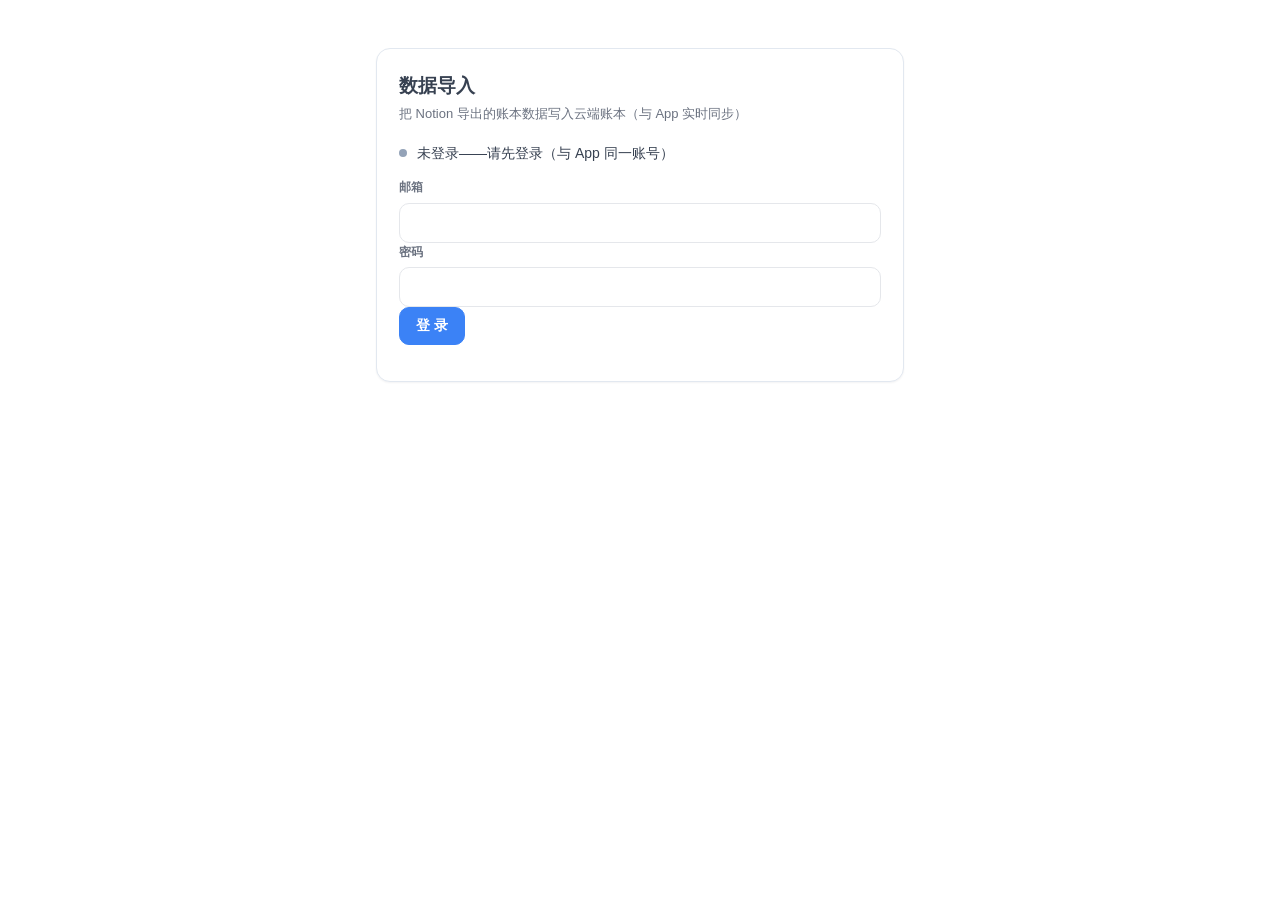
==== import.html @ aefa41fb "feat: Notion 数据导入页——读取本地 Notion 导出 JSON，按「日期+大类+小类+金额+备注」与云端比对去重后批量写入 records 表（每批 100 条，缺列自动剥离重试，整批" ====
<!DOCTYPE html>
<html lang="zh-CN">
<head>
<meta charset="UTF-8">
<meta name="viewport" content="width=device-width, initial-scale=1.0, viewport-fit=cover">
<title>数据导入</title>
<link rel="icon" type="image/png" href="favicon.png">
<link rel="stylesheet" href="styles.css">
<style>
  .imp-wrap{max-width:560px;margin:48px auto;padding:0 16px}
  .imp-card{background:var(--card,#fff);border:1px solid var(--border,#e2e8f0);border-radius:14px;padding:22px;box-shadow:var(--shadow)}
  .imp-title{font-size:19px;font-weight:800;margin-bottom:4px}
  .imp-sub{font-size:13px;color:var(--muted);margin-bottom:18px}
  .imp-row{display:flex;align-items:center;gap:10px;margin-bottom:14px;flex-wrap:wrap}
  .imp-dot{width:8px;height:8px;border-radius:50%;background:#94a3b8;flex-shrink:0}
  .imp-dot.ok{background:#10b981}
  .imp-stat{display:grid;grid-template-columns:repeat(3,1fr);gap:8px;margin:14px 0}
  .imp-stat .cell{background:var(--bg,#f8fafc);border-radius:10px;padding:10px;text-align:center}
  .imp-stat .n{font-size:17px;font-weight:800}
  .imp-stat .l{font-size:11.5px;color:var(--muted);margin-top:2px}
  .imp-log{font-size:12.5px;color:var(--muted);white-space:pre-wrap;background:var(--bg,#f8fafc);border-radius:10px;padding:12px;margin-top:12px;max-height:220px;overflow:auto}
  .imp-bar{height:8px;background:var(--border,#e2e8f0);border-radius:99px;overflow:hidden;margin-top:12px}
  .imp-bar i{display:block;height:100%;width:0;background:var(--accent,#3b82f6);border-radius:99px;transition:width .2s}
  .imp-hidden{display:none}
  #imp-file{display:none}
</style>
</head>
<body>
<div class="imp-wrap">
  <div class="imp-card">
    <div class="imp-title">数据导入</div>
    <div class="imp-sub">把 Notion 导出的账本数据写入云端账本（与 App 实时同步）</div>

    <div class="imp-row">
      <span class="imp-dot" id="imp-dot"></span>
      <span id="imp-status">正在连接…</span>
    </div>

    <form id="imp-login" class="imp-hidden" style="margin-bottom:14px">
      <div class="field"><label for="imp-email">邮箱</label><input type="email" id="imp-email" required></div>
      <div class="field"><label for="imp-pwd">密码</label><input type="password" id="imp-pwd" minlength="6" required></div>
      <button type="submit" class="btn btn-primary btn-block" id="imp-login-btn">登 录</button>
    </form>

    <div id="imp-ready" class="imp-hidden">
      <div class="imp-row">
        <button class="btn btn-ghost" id="imp-pick">选择数据文件（notion-records.json）</button>
        <input type="file" id="imp-file" accept=".json,application/json">
        <span class="imp-sub" style="margin:0" id="imp-file-name"></span>
      </div>
      <div id="imp-plan" class="imp-hidden">
        <div class="imp-stat" id="imp-stats"></div>
        <div class="imp-sub" id="imp-dedup-tip" style="margin-bottom:14px"></div>
        <button class="btn btn-primary btn-block" id="imp-start">开始导入</button>
        <div class="imp-bar"><i id="imp-bar-fill"></i></div>
        <div class="imp-log" id="imp-log"></div>
      </div>
    </div>
  </div>
</div>

<script src="js/vendor/supabase.js"></script>
<script>window.supabase || document.write('<script src="https://cdn.jsdelivr.net/npm/@supabase/supabase-js@2.118.0"><\/script>');</script>
<script src="js/data.js"></script>
<script src="js/store.js"></script>
<script src="js/import.js"></script>
</body>
</html>
---- styles.css ----
/* ============ 基础（品牌：绿 #34D399 + 蓝 #3B82F6 · 白底） ============ */
:root{
  --bg:#FFFFFF;
  --card:#FFFFFF;
  /* 品牌色 */
  --green:#34D399;
  --green-deep:#059669;
  --green-dark:#064E3B;
  --green-soft:#ECFDF5;
  --blue:#3B82F6;
  --blue-deep:#2563EB;
  --blue-soft:#EFF6FF;
  --orange:#F97316;
  /* 语义色（沿用旧变量名，全站自动换色） */
  --primary:#3B82F6;
  --primary-soft:#EFF6FF;
  --accent:#34D399;
  --accent-deep:#059669;
  --purple:#059669;
  --purple-soft:#ECFDF5;
  --text:#374151;
  --muted:#6B7280;
  --line:#E5E7EB;
  --line-soft:#F3F4F6;
  --danger:#EF4444;
  --warn:#F97316;
  --radius:12px;
  --shadow:0 1px 2px rgba(15,23,42,.05);
  --shadow-hover:0 2px 10px rgba(15,23,42,.09);
}
*{box-sizing:border-box;margin:0;padding:0}
html{-webkit-text-size-adjust:100%}
body{
  font-family:-apple-system,BlinkMacSystemFont,"PingFang SC","Microsoft YaHei","Segoe UI",Roboto,sans-serif;
  background:var(--bg);color:var(--text);
  font-size:14px;line-height:1.55;
  -webkit-font-smoothing:antialiased;
}
button{font-family:inherit;cursor:pointer;border:none;background:none;color:inherit}
input,select,textarea{font-family:inherit;font-size:14px;color:var(--text)}
/* 触屏设备（手机/平板）：输入类控件 16px——iOS Safari 聚焦小于 16px 的输入框会自动放大页面，且缩放后不恢复 */
@media (pointer: coarse){
  input:not([type="checkbox"]):not([type="radio"]):not([type="range"]),select,textarea{font-size:16px!important}
}
/* 表单控件统一：复选框/单选框用品牌蓝 */
input[type="checkbox"],input[type="radio"]{accent-color:var(--primary);width:16px;height:16px;flex-shrink:0}
a{color:inherit;text-decoration:none}
[hidden]{display:none!important}

/* ============ 登录页 ============ */
.login-wrap{
  min-height:100dvh;display:flex;align-items:center;justify-content:center;
  padding:24px;position:relative;overflow:hidden;background:var(--bg);
}
.login-card{
  width:100%;max-width:400px;background:var(--card);border:1px solid var(--line);border-radius:16px;
  box-shadow:var(--shadow-hover);padding:40px 36px 28px;text-align:center;position:relative;z-index:1;
}
.login-logo{display:flex;justify-content:center;margin-bottom:14px}
.login-title{font-size:24px;font-weight:800;letter-spacing:.5px}
.login-sub{color:var(--muted);font-size:13px;margin:6px 0 26px}
.login-card .field{text-align:left;margin-bottom:14px}
.login-card label{display:block;font-size:12px;font-weight:600;color:var(--muted);margin-bottom:6px}
.login-card input{
  width:100%;height:42px;border:1px solid var(--line);border-radius:10px;
  padding:0 14px;background:#fff;outline:none;transition:border-color .15s,box-shadow .15s;
}
.login-card input:focus{border-color:var(--primary);box-shadow:0 0 0 3px var(--primary-soft)}
.login-error{
  background:#FEF2F2;color:var(--danger);font-size:12.5px;border-radius:10px;
  padding:9px 12px;margin-bottom:12px;text-align:left;
}
.login-card .btn-block{width:100%;margin-top:4px}
.login-foot{margin-top:22px;font-size:11.5px;color:#9CA3AF}

/* ============ 框架 ============ */
.app-shell{display:flex;flex-direction:column;min-height:100dvh}
.shell-body{display:flex;flex:1;min-width:0}
.sidebar{
  width:232px;flex-shrink:0;background:#F9FAFB;border-right:1px solid var(--line);
  display:flex;flex-direction:column;position:fixed;left:0;top:0;height:100vh;z-index:45;
  transition:width .25s ease;
}
.sidebar-brand{
  display:flex;align-items:center;gap:10px;padding:20px 20px 14px;
  font-weight:800;font-size:16.5px;letter-spacing:.2px;
}
.sidebar-nav{display:flex;flex-direction:column;gap:3px;padding:6px 12px;flex:1}
.nav-item{
  display:flex;align-items:center;gap:10px;padding:9px 11px;border-radius:10px;
  font-weight:500;font-size:13.5px;color:var(--muted);transition:background .15s,color .15s,border-color .15s;
  background:transparent;border:1px solid transparent;
}
.nav-item svg{width:18px;height:18px;flex-shrink:0}
.nav-item:hover{background:#F3F4F6;color:var(--text)}
.nav-item.active{background:var(--primary-soft);color:var(--primary);font-weight:700;border-color:#DBEAFE}
.sidebar-foot{padding:14px 18px;border-top:1px solid var(--line);font-size:11.5px;color:#9CA3AF}
.sidebar-mask{display:none}

/* 导航栏收起按钮（品牌行右侧） */
.nav-collapse-btn{
  margin-left:auto;display:inline-flex;align-items:center;justify-content:center;
  width:26px;height:26px;border-radius:8px;color:var(--muted);background:transparent;
  border:1px solid transparent;cursor:pointer;flex-shrink:0;
  transition:transform .25s ease,background .15s,color .15s;
}
.nav-collapse-btn:hover{background:#F3F4F6;color:var(--text)}
.nav-collapse-btn svg{width:16px;height:16px}

/* 收起态：折叠为 64px 图标栏（仅桌面端，移动端仍是抽屉） */
@media (min-width:921px){
  .shell-body{padding-left:232px} /* 桌面端导航固定，内容区让出左侧宽度 */
  .app-shell.nav-collapsed .shell-body{padding-left:64px}
  .app-shell.nav-collapsed .sidebar{width:64px}
  .app-shell.nav-collapsed .sidebar-brand{justify-content:center;gap:4px;padding:14px 0 10px}
  .app-shell.nav-collapsed .sidebar-brand span{display:none}
  .app-shell.nav-collapsed .sidebar-brand img{display:none}
  .app-shell.nav-collapsed .nav-item{justify-content:center;padding:9px 0}
  .app-shell.nav-collapsed .nav-item span{display:none}
  .app-shell.nav-collapsed .sidebar-foot{display:none}
  .app-shell.nav-collapsed .nav-collapse-btn{margin-left:0}
}
@media (max-width:920px){.nav-collapse-btn{display:none}}

.main{flex:1;min-width:0;display:flex;flex-direction:column;position:relative;z-index:1}
.topbar{
  position:sticky;top:0;z-index:30;display:flex;align-items:center;gap:14px;height:60px;
  padding:11px 26px;background:#fff;
  border-bottom:1px solid var(--line);
}
.topbar-page{font-size:17px;font-weight:700;flex:1;min-width:0;white-space:nowrap;overflow:hidden;text-overflow:ellipsis}
.topbar-right{display:flex;align-items:center;gap:10px}
.icon-btn{
  display:none;width:36px;height:36px;border-radius:10px;align-items:center;justify-content:center;
  color:var(--muted);border:1px solid var(--line);background:#fff;
}
.icon-btn svg{width:20px;height:20px}
.icon-btn:hover{background:var(--primary-soft);color:var(--primary)}

.ledger-switch{
  display:flex;background:#fff;border:1px solid var(--line);border-radius:10px;padding:3px;gap:2px;
}
.ledger-switch button{
  padding:6px 14px;border-radius:8px;font-size:13px;font-weight:600;color:var(--muted);transition:all .15s;
  white-space:nowrap;
}
.ledger-switch button.active{background:var(--primary-soft);color:var(--primary)}
.sync-chip{
  display:flex;align-items:center;gap:7px;font-size:12px;font-weight:600;color:var(--muted);
  background:#fff;border:1px solid var(--line);border-radius:999px;padding:6px 12px;white-space:nowrap;
}
.sync-dot{width:8px;height:8px;border-radius:50%;background:var(--accent-deep);flex-shrink:0}
.sync-chip.local .sync-dot{background:var(--warn)}
.sync-chip.off .sync-dot{background:var(--danger)}
.user-chip{
  display:flex;align-items:center;gap:9px;background:#fff;border:1px solid var(--line);
  border-radius:999px;padding:5px 14px 5px 6px;font-size:13px;font-weight:600;max-width:220px;
}
.avatar{
  width:28px;height:28px;border-radius:50%;background:var(--primary-soft);color:var(--primary);
  display:flex;align-items:center;justify-content:center;font-size:12px;font-weight:700;flex-shrink:0;
}
.user-chip .mail{overflow:hidden;text-overflow:ellipsis;white-space:nowrap}

/* ============ 背景头图 ============ */
.page-hero{
  position:relative;height:180px;flex-shrink:0;overflow:hidden;margin:0;
  background:#F4EFE2 center/cover no-repeat;
}
.hero-tools{position:absolute;top:12px;right:14px;display:flex;gap:8px;z-index:2}
.hero-btn{
  background:rgba(255,255,255,.88);border:1px solid rgba(16,185,129,.28);border-radius:999px;
  padding:6px 14px;font-size:12.5px;font-weight:600;color:#047857;
  transition:background .15s,border-color .15s,color .15s;white-space:nowrap;
}
.hero-btn:hover{background:#fff;border-color:#34D399}
.hero-btn-main{background:var(--primary);color:#fff;border-color:transparent}
.hero-btn-main:hover{background:#2563EB;border-color:transparent}
.hero-hint{
  position:absolute;left:50%;bottom:40px;transform:translateX(-50%);
  background:rgba(17,24,39,.72);color:#fff;font-size:12px;font-weight:500;
  padding:6px 14px;border-radius:999px;z-index:2;white-space:nowrap;pointer-events:none;
}
.page-hero.adjusting{cursor:grab;touch-action:none}
.page-hero.adjusting:active{cursor:grabbing}
.page-hero.adjusting::after{
  content:"";position:absolute;inset:0;border:2px dashed var(--primary);
  pointer-events:none;z-index:1;border-radius:2px;
}
@media (max-width:640px){
  .page-hero{height:130px;margin:0}
  .hero-tools{top:9px;right:9px;gap:6px}
  .hero-btn{padding:5px 11px;font-size:11.5px}
  .hero-hint{font-size:11px;bottom:36px}
}

/* 内容区上压头图底部 20px，形成轻微重叠层次 */
.content{padding:0 26px 60px;max-width:1240px;width:100%;margin:-20px auto 0;position:relative;z-index:2}
.view{display:none;animation:fadeUp .25s ease}
.view.active{display:block}
@keyframes fadeUp{from{opacity:0;transform:translateY(8px)}to{opacity:1;transform:none}}

/* ============ 卡片与通用 ============ */
.card{
  background:var(--card);border-radius:var(--radius);border:1px solid var(--line);
  box-shadow:var(--shadow);
  padding:20px 22px;margin-bottom:18px;
}
.card-head{display:flex;align-items:center;justify-content:space-between;gap:12px;margin-bottom:16px;flex-wrap:wrap}
.card-title{font-size:15.5px;font-weight:700}
.card-sub{font-size:12.5px;color:var(--muted);margin-top:2px}
.grid{display:grid;gap:16px}
.grid-3{grid-template-columns:repeat(3,1fr)}
.grid-2{grid-template-columns:repeat(2,1fr)}
.grid-4{grid-template-columns:repeat(4,1fr)}

.stat-card{
  background:var(--card);border-radius:var(--radius);border:1px solid var(--line);
  box-shadow:var(--shadow);padding:18px 20px;
  display:flex;flex-direction:column;gap:6px;min-width:0;
}
.stat-label{font-size:12.5px;color:var(--muted);font-weight:600;display:flex;align-items:center;gap:7px}
.stat-value{font-size:26px;font-weight:800;letter-spacing:-.3px;font-variant-numeric:tabular-nums;overflow:hidden;text-overflow:ellipsis}
.stat-value.income{color:var(--accent-deep)}
.stat-value.expense{color:var(--primary)}
.stat-foot{font-size:12px;color:var(--muted)}

.btn{
  display:inline-flex;align-items:center;justify-content:center;gap:7px;
  height:38px;padding:0 16px;border-radius:10px;font-size:13.5px;font-weight:600;
  transition:background .15s,color .15s,border-color .15s;white-space:nowrap;
  border:1px solid var(--line);background:#fff;color:var(--text);
}
.btn svg{width:16px;height:16px}
.btn-primary{background:var(--primary);color:#fff;border-color:var(--primary)}
.btn-primary:hover{background:#2563EB}
.btn-accent{background:var(--accent);color:#064E3B;font-weight:700;border-color:var(--accent)}
.btn-accent:hover{background:#10B981}
.btn-purple{background:var(--purple);color:#fff;border-color:var(--purple)}
.btn-purple:hover{background:#047857}
.btn-ghost{background:#fff;color:var(--text)}
.btn-ghost:hover{background:var(--primary-soft);color:var(--primary);border-color:#DBEAFE}
.btn-danger{background:#FEF2F2;color:var(--danger);border-color:#FECACA}
.btn-danger:hover{background:#FEE2E2}
.btn-sm{height:32px;padding:0 12px;font-size:12.5px;border-radius:9px}
.btn:disabled{opacity:.55;cursor:not-allowed}

.field{display:flex;flex-direction:column;gap:6px;min-width:0}
.field label{font-size:12px;font-weight:600;color:var(--muted)}
.field input,.field select,.field textarea{
  height:40px;border:1px solid var(--line);border-radius:10px;padding:0 12px;
  background:#fff;outline:none;transition:border-color .15s,box-shadow .15s;width:100%;
}
.field textarea{height:auto;padding:10px 12px;resize:vertical;min-height:64px}
.field input:focus,.field select:focus,.field textarea:focus{border-color:var(--primary);box-shadow:0 0 0 3px var(--primary-soft);background:#fff}

.chip{
  display:inline-flex;align-items:center;gap:6px;height:32px;padding:0 13px;border-radius:999px;
  background:#fff;border:1px solid var(--line);font-size:12.5px;font-weight:600;color:var(--text);
  transition:background .15s,color .15s,border-color .15s;
}
.chip:hover{border-color:#DBEAFE;color:var(--primary);background:var(--primary-soft)}
.chip.accent{background:#ECFDF5;border-color:#A7F3D0;color:var(--accent-deep)}
.chip.purple{background:var(--purple-soft);border-color:#DBEAFE;color:var(--primary)}

.badge{display:inline-flex;align-items:center;padding:2px 9px;border-radius:999px;font-size:11.5px;font-weight:700}
.badge-green{background:#ECFDF5;color:var(--accent-deep)}
.badge-blue{background:var(--primary-soft);color:var(--primary)}
.badge-purple{background:var(--purple-soft);color:var(--primary)}
.badge-gray{background:#F3F4F6;color:var(--muted)}
.badge-red{background:#FEF2F2;color:var(--danger)}
.badge-amber{background:#FFF7ED;color:#C2410C}

.empty{
  text-align:center;padding:46px 20px;color:var(--muted);
}
.empty svg{width:52px;height:52px;margin-bottom:10px;opacity:.5}
.empty p{font-size:13.5px}

/* ============ 记账表单 ============ */
.entry-grid{display:grid;grid-template-columns:repeat(12,1fr);gap:14px}
.entry-grid .f-cat{grid-column:span 4}
.entry-grid .f-sub{grid-column:span 4}
.entry-grid .f-amt{grid-column:span 4}
.entry-grid .f-date{grid-column:span 4}
.entry-grid .f-note{grid-column:span 5}
.entry-grid .f-fav{grid-column:span 3;display:flex;align-items:center;gap:9px;padding-top:20px}
.entry-grid .f-star{grid-column:span 12}
.entry-grid .f-actions{grid-column:span 12;display:flex;gap:10px;justify-content:flex-end}

.fav-check{display:inline-flex;align-items:center;gap:8px;cursor:pointer;font-size:13px;font-weight:600;color:var(--muted);user-select:none}
.fav-check input{display:none}
.fav-box{
  width:22px;height:22px;border-radius:7px;border:1px solid var(--line);display:inline-flex;
  align-items:center;justify-content:center;transition:all .15s;background:#fff;
}
.fav-check input:checked + .fav-box{background:var(--accent);border-color:var(--accent)}
.fav-check input:checked + .fav-box svg{opacity:1}
.fav-box svg{width:13px;height:13px;color:#064E3B;opacity:0}

.stars{display:inline-flex;align-items:center;gap:4px}
.stars button{font-size:23px;line-height:1;color:#D1D5DB;transition:color .12s,transform .12s;padding:2px}
.stars button.on{color:#FBBF24}
.stars button:hover{transform:scale(1.15)}
.stars .star-clear{font-size:12px;color:var(--muted);margin-left:8px;font-weight:600}

.tpl-row{display:flex;flex-wrap:wrap;gap:9px;margin-top:16px;padding-top:16px;border-top:1px dashed var(--line)}
.tpl-row .tpl-label{width:100%;font-size:12px;font-weight:700;color:var(--muted);margin-bottom:2px}
.tpl-section{width:100%;margin-bottom:13px}
.tpl-section:last-child{margin-bottom:0}
.tpl-section .tpl-label{font-size:12px;font-weight:700;color:var(--purple);margin-bottom:8px}
.tpl-chips{display:flex;flex-wrap:wrap;gap:9px}

/* ============ 记录列表 ============ */
.rec-day{margin-bottom:18px}
.rec-day-head{
  display:flex;justify-content:space-between;align-items:baseline;
  font-size:12.5px;font-weight:700;color:var(--muted);padding:0 4px 8px;
}
.rec-item{
  display:flex;align-items:center;gap:13px;background:var(--card);border:1px solid var(--line);border-radius:12px;
  padding:11px 14px;margin-bottom:8px;
  transition:border-color .15s,box-shadow .15s;
}
.rec-item:hover{border-color:#DBEAFE;box-shadow:var(--shadow-hover)}
.rec-item.is-rental{background:#F0F9FF;border-color:#BFDBFE}
.rec-icon{
  width:38px;height:38px;border-radius:11px;display:flex;align-items:center;justify-content:center;
  background:var(--primary-soft);color:var(--primary);flex-shrink:0;font-size:15px;font-weight:700;
}
.rec-icon.inc{background:#ECFDF5;color:var(--accent-deep)}
.rec-main{flex:1;min-width:0}
.rec-side{display:flex;flex-direction:row;align-items:center;gap:6px;flex-shrink:0}
.rec-title{font-weight:600;font-size:13.5px;display:flex;align-items:center;gap:7px;flex-wrap:wrap}
.rec-title .sub{color:var(--muted);font-weight:500}
.rec-note{font-size:12px;color:var(--muted);margin-top:1px;overflow:hidden;text-overflow:ellipsis;white-space:nowrap}
.rec-amount{font-size:16px;font-weight:800;font-variant-numeric:tabular-nums;white-space:nowrap}
.rec-amount.income{color:var(--accent-deep)}
.rec-stars{font-size:11px;color:#FBBF24;letter-spacing:0;white-space:nowrap;flex-shrink:0}
.rec-acts{display:flex;gap:4px;flex-shrink:0}
.rec-acts button{width:30px;height:30px;border-radius:8px;display:flex;align-items:center;justify-content:center;color:#9CA3AF;border:1px solid transparent}
.rec-acts button:hover{background:var(--primary-soft);color:var(--primary);border-color:#DBEAFE}
.rec-acts svg{width:15px;height:15px}

/* ============ 预算条 ============ */
.budget-row{display:flex;flex-direction:column;gap:9px;padding:15px 4px;border-bottom:1px solid var(--line)}
.budget-row:last-child{border-bottom:none}
.budget-top{display:flex;align-items:center;gap:10px;flex-wrap:wrap}
.budget-name{font-weight:600;font-size:13.5px;flex:1;min-width:120px}
.budget-name .sub{color:var(--muted);font-weight:500;font-size:12.5px}
.budget-nums{font-size:12.5px;color:var(--muted);font-variant-numeric:tabular-nums;white-space:nowrap}
.budget-nums b{color:var(--text);font-size:13.5px}
.bar{height:9px;border-radius:999px;background:#F3F4F6;overflow:hidden}
.bar-fill{height:100%;border-radius:999px;background:var(--accent-deep);transition:width .4s ease}
.bar-fill.warn{background:var(--warn)}
.bar-fill.over{background:var(--danger)}
.budget-input{width:96px;height:34px;border:1px solid var(--line);border-radius:9px;padding:0 10px;text-align:right;background:#fff;outline:none;font-variant-numeric:tabular-nums}
.budget-input:focus{border-color:var(--primary);box-shadow:0 0 0 3px var(--primary-soft)}

.alert-strip{
  display:flex;align-items:center;gap:10px;background:#FFF7ED;border:1px solid #FFEDD5;
  border-radius:12px;padding:12px 16px;margin-bottom:18px;font-size:13px;color:#9A3412;font-weight:600;
  flex-wrap:wrap;
}
.alert-strip.red{background:#FEF2F2;border-color:#FECACA;color:#B91C1C}
.alert-strip svg{width:18px;height:18px;flex-shrink:0}

/* ============ 好物仓库 ============ */
.wish-grid{display:grid;grid-template-columns:repeat(auto-fill,minmax(240px,1fr));gap:18px}
.wish-card{
  background:var(--card);border-radius:var(--radius);border:1px solid var(--line);
  box-shadow:var(--shadow);overflow:hidden;
  display:flex;flex-direction:column;transition:border-color .18s,box-shadow .18s;
}
.wish-card:hover{border-color:#DBEAFE;box-shadow:var(--shadow-hover)}
.wish-body{padding:15px 16px 12px;display:flex;flex-direction:column;gap:7px;flex:1}
.wish-name{font-weight:700;font-size:14.5px;display:flex;align-items:center;justify-content:space-between;gap:8px}
.wish-amount{font-size:19px;font-weight:800;font-variant-numeric:tabular-nums}
.wish-tags{display:flex;flex-wrap:wrap;gap:5px}
.wtag{
  display:inline-block;font-size:11px;font-weight:600;line-height:1;padding:4px 8px;border-radius:999px;
  background:#EFF6FF;color:#1D4ED8;border:1px solid #BFDBFE;white-space:nowrap;
}
.wtag:nth-child(3n+2){background:#ECFDF5;color:#047857;border-color:#A7F3D0}
.wtag:nth-child(3n+3){background:#FFF7ED;color:#C2410C;border-color:#FED7AA}
.wtag.none{background:#F8FAFC;color:#94A3B8;border-color:#E2E8F0;font-weight:500}
.wish-meta{display:grid;grid-template-columns:1fr 1fr;gap:6px 10px;font-size:12px;color:var(--muted)}
.wish-meta b{display:block;color:var(--text);font-size:13px;font-weight:700;font-variant-numeric:tabular-nums}
.wish-acts{display:flex;gap:6px;padding:0 16px 14px;flex-wrap:wrap}
.filter-bar{display:flex;gap:10px;flex-wrap:wrap;align-items:end}
.filter-bar .field{min-width:150px}

/* 标签导航（仓库页） */
.tag-nav{display:flex;flex-wrap:wrap;gap:8px 14px;margin:14px 0 4px}
.tag-group{display:flex;flex-wrap:wrap;align-items:center;gap:6px}
.tag-group-name{font-size:12px;font-weight:700;color:var(--muted);margin-right:2px}
.tag-chip{
  display:inline-flex;align-items:center;gap:5px;font-size:12.5px;font-weight:600;color:var(--text);
  background:#fff;border:1px solid var(--line);border-radius:999px;padding:5px 11px;cursor:pointer;
  transition:border-color .15s,background .15s,color .15s;font-family:inherit;
}
.tag-chip b{font-size:11px;font-weight:700;color:var(--muted);font-variant-numeric:tabular-nums}
.tag-chip:hover{border-color:#93C5FD;background:#F8FAFF}
.tag-chip.on{background:var(--primary);border-color:var(--primary);color:#fff}
.tag-chip.on b{color:rgba(255,255,255,.85)}
/* 仓库分类图标（emoji 套装，chips/徽章/标签面板共用） */
.tag-emo{font-size:1.1em;line-height:1;margin-right:2px;flex-shrink:0}

/* 标签多选面板（记账/编辑弹窗、记账本页内联表单） */
.tag-picker{display:flex;flex-direction:column;gap:9px;max-height:236px;overflow:auto;padding:11px 12px;border:1px solid var(--line);border-radius:12px;background:#FBFDFE}
.tag-picker-group{display:flex;gap:8px}
.tag-picker-name{flex:0 0 62px;font-size:12px;font-weight:700;color:var(--muted);padding-top:5px}
.tag-picker-opts{display:flex;flex-wrap:wrap;gap:6px}
.tag-opt{position:relative;display:inline-block}
.tag-opt input{position:absolute;opacity:0;pointer-events:none}
.tag-opt span{
  display:inline-block;font-size:12.5px;font-weight:600;color:var(--text);cursor:pointer;user-select:none;
  background:#fff;border:1px solid var(--line);border-radius:999px;padding:5px 11px;transition:all .15s;
}
.tag-opt span:hover{border-color:#93C5FD}
.tag-opt input:checked + span{background:var(--primary);border-color:var(--primary);color:#fff}
.entry-grid .f-tags{grid-column:span 12}
.entry-grid .f-tags>label{display:block;font-size:12px;font-weight:700;color:var(--muted);margin-bottom:6px}

/* 编辑弹窗：图片行 */
.rec-img-row{display:flex;align-items:center;gap:12px}
.rec-img-prev{
  width:88px;height:88px;border-radius:12px;border:1px dashed var(--line);background:#F8FAFC;
  display:flex;align-items:center;justify-content:center;overflow:hidden;flex-shrink:0;
}
.rec-img-prev img{width:100%;height:100%;object-fit:cover}
.rec-img-prev .ph{font-size:11.5px;color:#94A3B8}
.rec-img-btns{display:flex;flex-direction:column;gap:8px;align-items:flex-start}

/* ============ 图表 ============ */
.chart-box{position:relative}
.chart-box canvas{width:100%;display:block}
.chart-legend{display:flex;flex-wrap:wrap;gap:10px 18px;margin-top:14px}
.legend-item{display:flex;align-items:center;gap:7px;font-size:12.5px;font-weight:600;color:var(--muted)}
.legend-dot{width:10px;height:10px;border-radius:3px;flex-shrink:0}
.legend-item .val{color:var(--text);font-variant-numeric:tabular-nums}
.chart-tip{
  position:fixed;pointer-events:none;background:var(--primary);color:#fff;font-size:12px;font-weight:600;
  padding:7px 11px;border-radius:9px;z-index:200;opacity:0;transition:opacity .12s;white-space:nowrap;
  box-shadow:0 6px 18px rgba(59,130,246,.25);
}
.mini-bars{display:flex;flex-direction:column;gap:11px;margin-top:6px}
.mini-bar-row{display:flex;flex-direction:column;gap:5px}
.mini-bar-top{display:flex;justify-content:space-between;font-size:12.5px}
.mini-bar-top b{font-variant-numeric:tabular-nums}
.mini-bar{height:7px;border-radius:999px;background:#F3F4F6;overflow:hidden}
.mini-bar-fill{height:100%;border-radius:999px;background:var(--primary)}

/* ============ 表格 ============ */
.tbl{width:100%;border-collapse:collapse;font-size:13px}
.tbl th{
  text-align:left;font-size:11.5px;font-weight:700;color:var(--muted);text-transform:uppercase;
  letter-spacing:.4px;padding:10px 12px;border-bottom:1.5px solid var(--line);white-space:nowrap;
}
.tbl td{padding:11px 12px;border-bottom:1px solid var(--line);vertical-align:middle}
.tbl tr:last-child td{border-bottom:none}
.tbl .num{font-variant-numeric:tabular-nums;font-weight:700;text-align:right;white-space:nowrap}
.tbl th.num{text-align:right}

/* ============ 日历组件 ============ */
.cal-input{cursor:pointer;caret-color:transparent}
.cal-input:hover{border-color:var(--primary)}
.cal-pop{
  position:fixed;z-index:220;width:312px;max-width:calc(100vw - 20px);
  background:#DBEAFE;border-radius:18px;padding:10px;
  box-shadow:0 20px 48px rgba(59,130,246,.24);animation:pop .16s ease;
}
.cal-card{background:#fff;border-radius:13px;padding:13px 13px 9px;box-shadow:0 4px 14px rgba(59,130,246,.12)}
.cal-head{display:flex;align-items:center;justify-content:space-between;margin-bottom:9px}
.cal-title{font-weight:800;font-size:15.5px;color:#374151;letter-spacing:.2px}
.cal-nav{width:30px;height:30px;border-radius:9px;display:flex;align-items:center;justify-content:center;color:#6B7280;transition:background .12s,color .12s}
.cal-nav:hover{background:#EFF6FF;color:var(--primary)}
.cal-nav svg{width:17px;height:17px}
.cal-grid{display:grid;grid-template-columns:repeat(7,1fr);gap:5px}
.cal-wd{font-size:11.5px;font-weight:700;color:#374151;text-align:center;padding:3px 0 6px}
.cal-cell{
  height:35px;border:1px solid #E5E7EB;border-radius:8px;background:#fff;
  font-size:12.5px;font-weight:600;color:#374151;
  display:flex;align-items:center;justify-content:center;font-variant-numeric:tabular-nums;
  transition:border-color .12s,background .12s,color .12s;
}
.cal-cell:hover{border-color:var(--primary)}
.cal-cell.out{color:#D1D5DB;font-weight:500}
.cal-cell.today{background:var(--primary);border-color:var(--primary);color:#fff}
.cal-cell.sel{background:var(--primary);border-color:var(--primary);color:#fff;box-shadow:0 0 0 2px rgba(59,130,246,.28)}
.cal-foot{display:flex;justify-content:center;gap:6px;padding-top:7px}
.cal-today-btn{font-size:12px;font-weight:700;color:var(--primary);padding:4px 12px;border-radius:999px;transition:background .12s}
.cal-today-btn:hover{background:#EFF6FF}
/* 账单卡片右键菜单 */
.rec-menu{position:fixed;z-index:250;min-width:128px;background:#fff;border:1px solid var(--line);border-radius:10px;box-shadow:0 10px 28px rgba(15,23,42,.16);padding:5px;animation:pop .12s ease}
.rec-menu-item{display:flex;align-items:center;gap:8px;width:100%;padding:8px 10px;border-radius:7px;font-size:13px;font-weight:600;color:var(--text);text-align:left;transition:background .12s}
.rec-menu-item:hover{background:#F3F4F6}
.rec-menu-item.danger{color:var(--danger)}
.rec-menu-item.danger:hover{background:#FEF2F2}
.rec-menu-item svg{width:15px;height:15px;flex-shrink:0}

/* ============ 弹窗 / Toast ============ */
.modal-mask{
  position:fixed;inset:0;background:rgba(55,65,81,.4);backdrop-filter:blur(3px);
  display:flex;align-items:center;justify-content:center;z-index:100;padding:20px;animation:fadeIn .15s;
}
@keyframes fadeIn{from{opacity:0}to{opacity:1}}
.modal{
  background:var(--card);border:1px solid var(--line);border-radius:16px;box-shadow:0 24px 64px rgba(15,23,42,.18);
  width:100%;max-width:460px;max-height:90dvh;overflow:auto;padding:26px;animation:pop .18s ease;
}
.modal.wide{max-width:640px}
@keyframes pop{from{opacity:0;transform:scale(.96) translateY(8px)}to{opacity:1;transform:none}}
.modal-title{font-size:17px;font-weight:800;margin-bottom:18px;display:flex;justify-content:space-between;align-items:center}
.modal-acts{display:flex;gap:10px;justify-content:flex-end;margin-top:22px}
.modal .field{margin-bottom:14px}

#toast-root{position:fixed;bottom:26px;left:50%;transform:translateX(-50%);z-index:300;display:flex;flex-direction:column;gap:8px;align-items:center}
.toast{
  background:var(--primary);color:#fff;font-size:13px;font-weight:600;padding:11px 20px;border-radius:999px;
  box-shadow:0 10px 28px rgba(59,130,246,.30);animation:toastIn .2s ease;max-width:86vw;
}
.toast.err{background:var(--danger)}
.toast.ok{background:var(--accent-deep)}
@keyframes toastIn{from{opacity:0;transform:translateY(10px)}to{opacity:1;transform:none}}

/* ============ 离线横幅 ============ */
.offline-banner{
  position:fixed;top:0;left:0;right:0;z-index:500;background:var(--danger);color:#fff;
  font-size:13px;font-weight:700;text-align:center;padding:9px 16px;
}

/* ============ 响应式 ============ */
@media (max-width:1080px){
  .grid-4{grid-template-columns:repeat(2,1fr)}
}
@media (max-width:920px){
  .sidebar{
    position:fixed;left:0;top:0;height:100dvh;transform:translateX(-100%);transition:transform .25s ease;
    box-shadow:0 0 40px rgba(59,130,246,.14);
  }
  .sidebar.open{transform:none}
  .sidebar-mask{display:block;position:fixed;inset:0;background:rgba(55,65,81,.35);z-index:35;opacity:0;pointer-events:none;transition:opacity .25s}
  .sidebar-mask.show{opacity:1;pointer-events:auto}
  .icon-btn{display:flex}
  .grid-3{grid-template-columns:1fr 1fr}
  .entry-grid .f-cat,.entry-grid .f-sub,.entry-grid .f-amt,.entry-grid .f-date{grid-column:span 6}
  .entry-grid .f-note{grid-column:span 12}
  .entry-grid .f-fav{grid-column:span 6;padding-top:0}
}
@media (max-width:640px){
  .content{padding:0 14px 70px}
  .topbar{padding:10px 14px;gap:8px}
  .topbar-page{font-size:15.5px}
  .grid-3,.grid-2,.grid-4{grid-template-columns:1fr}
  .stat-value{font-size:24px}
  .card{padding:17px;border-radius:14px}
  .user-chip .mail{display:none}
  .user-chip{padding:5px}
  .ledger-switch button{padding:6px 10px;font-size:12px}
  .sync-chip span{display:none}
  .sync-chip{padding:7px}
  .rec-item{flex-wrap:nowrap;padding:8px 11px;margin-bottom:6px;gap:10px}
  .rec-icon{width:32px;height:32px;border-radius:9px;font-size:13px}
  .rec-amount{font-size:14px}
  .rec-acts button{width:26px;height:26px;border-radius:7px}
  .rec-acts svg{width:13px;height:13px}
  .rec-side{margin-left:auto}
  .wish-grid{grid-template-columns:1fr 1fr;gap:12px}
  .wish-body{padding:12px 12px 10px}
  .wish-name{font-size:13px}
  .wish-amount{font-size:16px}
  .wish-acts{padding:0 12px 12px}
  .wish-acts .btn{flex:1;padding:0 8px}
  .tag-picker{max-height:200px}
  .tag-picker-name{flex-basis:52px}
}

/* ============ 品牌角落植物装饰（浅绿插画） ============ */
.plant-corner{
  position:fixed;right:-14px;bottom:-12px;width:230px;pointer-events:none;z-index:0;opacity:.65;
}
@media (max-width:1080px){.plant-corner{display:none}}
.login-plant{position:absolute;pointer-events:none;opacity:.75;z-index:0}
.login-plant.tr{top:-10px;right:-10px}
.login-plant.bl{bottom:-10px;left:-10px;transform:scale(-1,-1)}
@media (max-width:640px){.login-plant{display:none}}

/* ============ 统一自定义下拉菜单 ============ */
.csel{position:relative;display:inline-block;vertical-align:middle}
.field .csel{display:block;width:100%}
.csel > select{display:none}
.csel-btn{
  width:100%;height:40px;display:flex;align-items:center;justify-content:space-between;gap:8px;
  padding:0 12px;border:1px solid var(--line);border-radius:12px;background:#fff;
  font-family:inherit;font-size:14px;color:var(--text);cursor:pointer;text-align:left;
  transition:border-color .15s,box-shadow .15s,background .15s;
}
.csel-btn:hover{border-color:#BFDBFE}
.csel.open .csel-btn{border-color:var(--primary);box-shadow:0 0 0 3px var(--primary-soft);background:#fff}
.csel-val{flex:1;min-width:0;overflow:hidden;text-overflow:ellipsis;white-space:nowrap}
.csel-arrow{display:inline-flex;align-items:center;justify-content:center;color:var(--primary);flex-shrink:0;transition:transform .18s ease}
.csel-arrow svg{width:18px;height:18px;display:block}
.csel.open .csel-arrow{transform:rotate(180deg)}
.csel-pop{
  position:absolute;top:calc(100% + 6px);left:0;z-index:60;
  min-width:100%;width:max-content;max-width:min(320px,calc(100vw - 32px));
  background:#fff;border:1px solid var(--line);border-radius:12px;
  box-shadow:0 12px 32px rgba(15,23,42,.12);padding:6px;
  max-height:264px;overflow:auto;
  opacity:0;transform:translateY(-6px) scale(.99);pointer-events:none;
  transition:opacity .16s ease,transform .16s ease;
}
.csel.open .csel-pop{opacity:1;transform:translateY(0) scale(1);pointer-events:auto}
.csel-opts{display:flex;flex-direction:column;gap:2px}
.csel-opt{
  padding:9px 12px;border-radius:8px;font-size:14px;color:var(--text);cursor:pointer;
  white-space:nowrap;overflow:hidden;text-overflow:ellipsis;
  transition:background .12s,color .12s;
}
.csel-opt:not(.sel):hover{background:var(--primary-soft);color:var(--primary)}
.csel-opt.sel{background:var(--primary);color:#fff;font-weight:600}
.csel-opt.sel:hover{background:var(--primary);color:#fff}

/* ============ 记账本主页：左右分栏 ============ */
.home-summary{
  display:flex;gap:12px;margin-bottom:16px;flex-wrap:wrap;
}
.home-summary .hs-item{
  flex:1;min-width:120px;background:var(--card);border:1px solid var(--line);border-radius:12px;
  box-shadow:var(--shadow);
  padding:13px 16px;display:flex;flex-direction:column;gap:3px;
}
.home-summary .hs-item span{font-size:12px;color:var(--muted)}
.home-summary .hs-item b{font-size:18px;font-weight:800}

/* 快捷记账：日历上方横排一行，统一宽度小方块 */
.qbar{
  display:grid;grid-template-columns:repeat(16,1fr);gap:6px;margin-bottom:14px;
}
.qbtn{
  height:60px;min-width:0;
  display:flex;flex-direction:column;align-items:center;justify-content:center;gap:4px;
  background:#fff;border:1px solid var(--line);border-radius:12px;
  padding:6px 2px;cursor:pointer;
  transition:border-color .15s,box-shadow .15s,background .15s;
}
.qbtn:hover{background:#F9FAFB;border-color:#BFDBFE;box-shadow:var(--shadow-hover)}
.qbtn:active{background:var(--primary-soft)}
.qemoji{font-size:20px;line-height:1;flex-shrink:0;filter:saturate(1.1)}
.qlabel{font-size:10.5px;font-weight:600;color:var(--muted);white-space:nowrap;max-width:100%;overflow:hidden;text-overflow:ellipsis;text-align:center}
@media (max-width:920px){.qbar{grid-template-columns:repeat(8,1fr)}}
@media (max-width:480px){.qbar{grid-template-columns:repeat(4,1fr)}}

.cal-pane{
  background:var(--card);border:1px solid var(--line);border-radius:var(--radius);
  box-shadow:var(--shadow);
  padding:14px 16px 18px;
}
.cal-pane-bar{display:flex;align-items:center;justify-content:space-between;gap:12px;flex-wrap:wrap;margin-bottom:14px}
.seg{display:inline-flex;background:#F3F4F6;border-radius:10px;padding:3px}
.seg button{
  padding:6px 16px;border-radius:8px;font-size:13px;font-weight:700;color:var(--muted);
  transition:background .15s,color .15s;
}
.seg button.on{background:#fff;color:var(--primary);box-shadow:var(--shadow)}
.cal-pane-nav{display:flex;align-items:center;gap:6px}

/* 周视图 */
.wk-grid{display:grid;grid-template-columns:repeat(7,1fr);gap:8px}
.wk-col{
  position:relative;
  background:#F9FAFB;border:1px solid var(--line);border-radius:12px;min-height:240px;
  display:flex;flex-direction:column;overflow:hidden;
}
.wk-col.today{border-color:var(--primary);background:var(--primary-soft)}
.wk-col.today .wk-col-head{background:var(--primary);border-bottom-color:transparent}
.wk-col.today .wk-col-head span{color:#fff}
/* 头部三槽：左=笔数角标（有账才显示）｜中=日期｜右=加号（常驻） */
.wk-col-head{
  display:grid;grid-template-columns:26px 1fr 26px;align-items:center;
  padding:7px 6px;border-bottom:1px solid var(--line);background:#fff;
}
.wk-head-ph{display:block}
.wk-head-mid{display:flex;flex-direction:column;align-items:center;gap:1px;min-width:0}
.wk-wd{font-size:12px;font-weight:700;color:var(--primary);white-space:nowrap}
.wk-date{font-size:11px;color:var(--muted);white-space:nowrap}
.wk-badge{
  min-width:20px;height:20px;padding:0 6px;border-radius:11px;background:var(--danger);color:#fff;
  font-size:11.5px;font-weight:700;display:inline-flex;align-items:center;justify-content:center;
}
.wk-plus{
  width:24px;height:24px;border-radius:50%;background:#fff;border:1px solid var(--line);
  color:var(--primary);font-size:18px;line-height:1;display:inline-flex;align-items:center;justify-content:center;
  transition:background .12s,border-color .12s;
}
.wk-plus:hover{background:var(--primary-soft);border-color:#BFDBFE}
.wk-col.today .wk-plus{background:#fff;color:var(--primary);border-color:transparent}
.wk-body{padding:8px;display:flex;flex-direction:column;gap:6px;flex:1}
.wk-empty{font-size:11.5px;color:#9CA3AF;text-align:center;margin-top:6px}
/* 账单卡片：大类 → 小类 → 备注 → 金额，自上而下 */
.wk-rec{
  background:#fff;border:1px solid var(--line);border-radius:9px;padding:6px 8px;
  display:flex;flex-direction:column;gap:1px;cursor:grab;flex-shrink:0;
  min-height:78px;overflow:hidden;
  transition:box-shadow .12s,border-color .12s,opacity .12s;
  user-select:none;-webkit-user-select:none;touch-action:pan-y;
}
.wk-rec:hover{box-shadow:var(--shadow-hover);border-color:#BFDBFE}
.wk-rec.dragging{opacity:.35;cursor:grabbing}
/* 拖拽虚影 + 目标格子高亮 */
.drag-ghost{position:fixed;z-index:300;pointer-events:none;opacity:.8;cursor:grabbing;
  box-shadow:0 10px 28px rgba(17,24,39,.22);transform:rotate(1.5deg);}
.wk-col.drop-target,.m2cell.drop-target{outline:2px dashed var(--primary);outline-offset:-3px}
.wk-rec-cat{font-size:11.5px;font-weight:700;color:var(--text);white-space:nowrap;overflow:hidden;text-overflow:ellipsis;line-height:1.35}
.wk-rec-sub{font-size:10.5px;color:var(--muted);white-space:nowrap;overflow:hidden;text-overflow:ellipsis;line-height:1.35}
.wk-rec-note{font-size:10.5px;color:#9CA3AF;white-space:nowrap;overflow:hidden;text-overflow:ellipsis;line-height:1.35}
.wk-rec-amt{margin-top:auto;padding-top:2px;font-size:12.5px;font-weight:800;white-space:nowrap;font-variant-numeric:tabular-nums;line-height:1.3}
.wk-rec.income .wk-rec-amt{color:var(--accent-deep)}

/* 月视图 */
.m2-head{display:grid;grid-template-columns:repeat(7,1fr);gap:8px;margin-bottom:6px}
.m2-wd{text-align:center;font-size:12px;font-weight:700;color:var(--muted);padding:2px 0}
.m2-grid{display:grid;grid-template-columns:repeat(7,1fr);gap:8px}
.m2cell{
  background:#fff;border:1px solid var(--line);border-radius:11px;min-height:104px;
  display:flex;flex-direction:column;overflow:hidden;cursor:pointer;
  transition:border-color .12s,box-shadow .12s;
}
.m2cell:hover{border-color:#BFDBFE;box-shadow:var(--shadow-hover)}
.m2cell.out{background:#F9FAFB;opacity:.55;cursor:default}
.m2cell.out .m2-num{color:#9CA3AF}
.m2cell.today,.m2cell.sel{background:var(--primary);border-color:var(--primary)}
.m2cell.today .m2-num,.m2cell.sel .m2-num{color:#fff}
.m2cell.today .m2-badge,.m2cell.sel .m2-badge{background:#fff;color:var(--primary)}
.m2cell.today .m2-plus,.m2cell.sel .m2-plus{background:#fff;color:var(--primary);border-color:transparent}
.m2cell.today .m2-rec,.m2cell.sel .m2-rec{background:rgba(255,255,255,.94);border-color:transparent}
.m2cell.today .m2-more,.m2cell.sel .m2-more{color:rgba(255,255,255,.9)}
.m2-top{display:flex;align-items:center;gap:4px;padding:6px 8px 2px}
.m2-badge{
  min-width:18px;height:18px;padding:0 5px;border-radius:10px;background:var(--danger);color:#fff;
  font-size:11px;font-weight:700;display:inline-flex;align-items:center;justify-content:center;
}
.m2-num{font-size:12px;font-weight:600;color:var(--muted)}
.m2-plus{width:20px;height:20px;border-radius:50%;background:#fff;border:1px solid var(--line);
  color:var(--primary);font-size:15px;line-height:1;display:inline-flex;align-items:center;justify-content:center;margin-left:auto}
.m2-plus:hover{background:var(--primary-soft)}
.m2-body{padding:2px 8px 8px;display:flex;flex-direction:column;gap:4px}
/* 月视图账单卡片：同为 大类 → 小类 → 备注 → 金额 */
.m2-rec{
  background:#fff;border:1px solid var(--line);border-radius:7px;padding:4px 6px;
  display:flex;flex-direction:column;cursor:grab;flex-shrink:0;overflow:hidden;
  min-height:58px;transition:background .12s;
  user-select:none;-webkit-user-select:none;touch-action:pan-y;
}
.m2-rec:hover{background:#EFF6FF}
.m2-rec.dragging{opacity:.35;cursor:grabbing}
.m2-rec-cat{font-size:10.5px;font-weight:700;color:var(--text);white-space:nowrap;overflow:hidden;text-overflow:ellipsis;line-height:1.3}
.m2-rec-sub{font-size:10px;color:var(--muted);white-space:nowrap;overflow:hidden;text-overflow:ellipsis;line-height:1.3}
.m2-rec-note{font-size:10px;color:#9CA3AF;white-space:nowrap;overflow:hidden;text-overflow:ellipsis;line-height:1.3}
.m2-rec-amt{margin-top:auto;padding-top:1px;font-size:11px;font-weight:800;font-variant-numeric:tabular-nums;line-height:1.25}
.m2-rec.income .m2-rec-amt{color:var(--accent-deep)}
.m2-more{font-size:10.5px;color:var(--muted)}

/* 年视图 */
.y2-grid{display:grid;grid-template-columns:repeat(4,1fr);gap:12px}
.y2-card{
  background:#F9FAFB;border:1px solid var(--line);border-radius:12px;padding:14px 16px;text-align:left;
  transition:border-color .15s,box-shadow .15s;
}
.y2-card:hover{background:#fff;border-color:#BFDBFE;box-shadow:var(--shadow-hover)}
.y2-m{font-size:14px;font-weight:800;color:var(--primary);margin-bottom:8px}
.y2-row{display:flex;justify-content:space-between;align-items:center;font-size:12.5px;margin-top:3px}
.y2-row span{color:var(--muted)}

/* ============ 出租屋视图 ============ */
.rental-head{
  display:flex;align-items:center;justify-content:space-between;gap:12px;flex-wrap:wrap;
  margin-bottom:16px;
}
.rental-stat-grid{display:grid;grid-template-columns:280px 1fr;gap:22px;align-items:center}
@media (max-width:860px){.rental-stat-grid{grid-template-columns:1fr}}

/* 手机端：周视图横向滚动，月/年视图网格收紧 */
@media (max-width:860px){
  .wk-grid{grid-template-columns:repeat(7,minmax(108px,1fr));overflow-x:auto;padding-bottom:6px}
  .m2-grid{grid-template-columns:repeat(4,1fr)}
  .y2-grid{grid-template-columns:repeat(2,1fr)}
}
@media (max-width:480px){
  .m2-grid{grid-template-columns:repeat(3,1fr)}
}
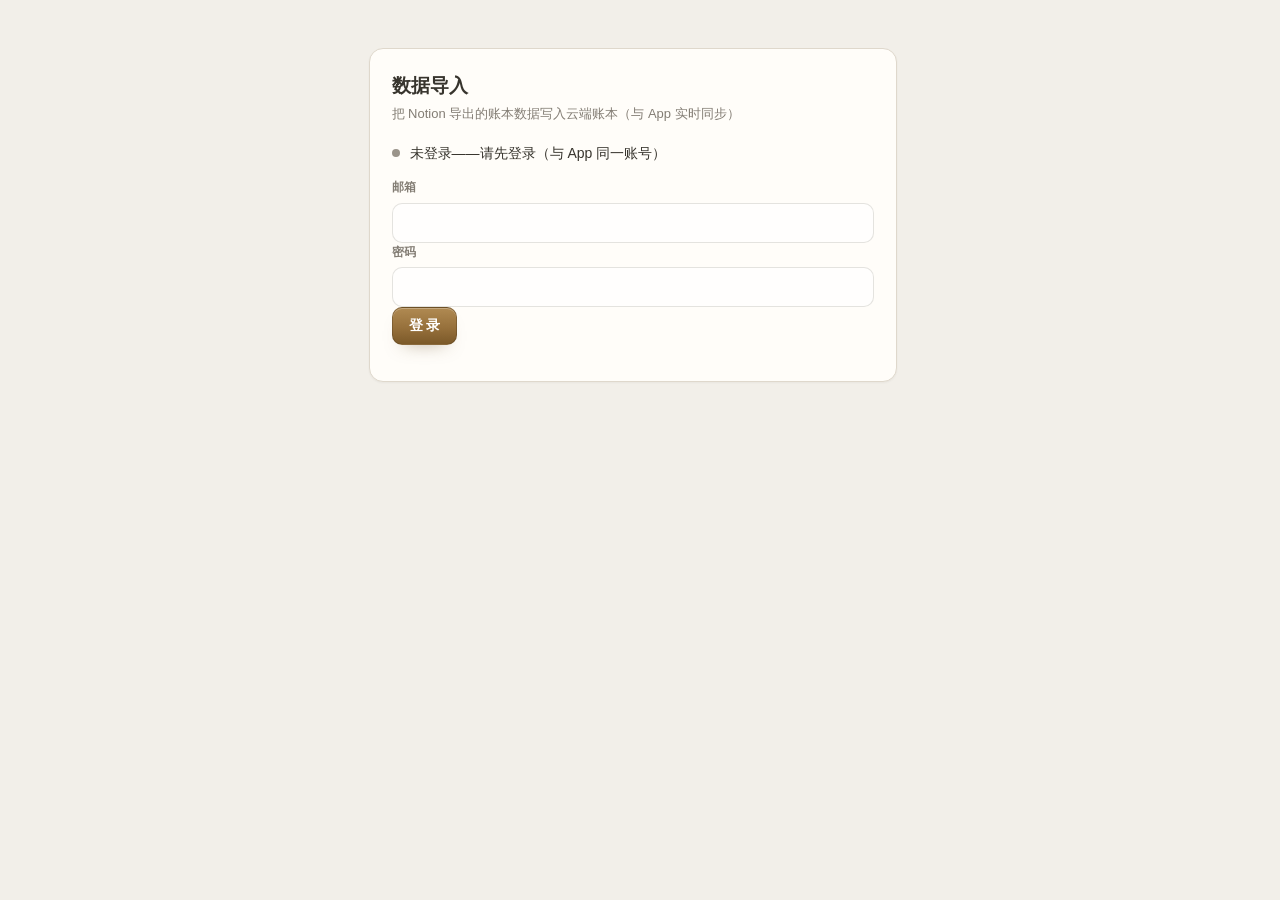
==== commit d42240ae: "style: 灰金玻璃主题覆盖全站（页面、弹窗、图表、登录与导入页）" ====
--- a/import.html
+++ b/import.html
@@ -5,22 +5,22 @@
 <meta name="viewport" content="width=device-width, initial-scale=1.0, viewport-fit=cover">
 <title>数据导入</title>
 <link rel="icon" type="image/png" href="favicon.png">
-<link rel="stylesheet" href="styles.css">
+<link rel="stylesheet" href="styles.css?v=20261113j">
 <style>
   .imp-wrap{max-width:560px;margin:48px auto;padding:0 16px}
-  .imp-card{background:var(--card,#fff);border:1px solid var(--border,#e2e8f0);border-radius:14px;padding:22px;box-shadow:var(--shadow)}
+  .imp-card{background:var(--card,#fff);border:1px solid var(--border,#DFD8CC);border-radius:14px;padding:22px;box-shadow:var(--shadow)}
   .imp-title{font-size:19px;font-weight:800;margin-bottom:4px}
   .imp-sub{font-size:13px;color:var(--muted);margin-bottom:18px}
   .imp-row{display:flex;align-items:center;gap:10px;margin-bottom:14px;flex-wrap:wrap}
-  .imp-dot{width:8px;height:8px;border-radius:50%;background:#94a3b8;flex-shrink:0}
-  .imp-dot.ok{background:#10b981}
+  .imp-dot{width:8px;height:8px;border-radius:50%;background:#9A948A;flex-shrink:0}
+  .imp-dot.ok{background:#67745F}
   .imp-stat{display:grid;grid-template-columns:repeat(3,1fr);gap:8px;margin:14px 0}
-  .imp-stat .cell{background:var(--bg,#f8fafc);border-radius:10px;padding:10px;text-align:center}
+  .imp-stat .cell{background:var(--bg,#F7F4EE);border-radius:10px;padding:10px;text-align:center}
   .imp-stat .n{font-size:17px;font-weight:800}
   .imp-stat .l{font-size:11.5px;color:var(--muted);margin-top:2px}
-  .imp-log{font-size:12.5px;color:var(--muted);white-space:pre-wrap;background:var(--bg,#f8fafc);border-radius:10px;padding:12px;margin-top:12px;max-height:220px;overflow:auto}
-  .imp-bar{height:8px;background:var(--border,#e2e8f0);border-radius:99px;overflow:hidden;margin-top:12px}
-  .imp-bar i{display:block;height:100%;width:0;background:var(--accent,#3b82f6);border-radius:99px;transition:width .2s}
+  .imp-log{font-size:12.5px;color:var(--muted);white-space:pre-wrap;background:var(--bg,#F7F4EE);border-radius:10px;padding:12px;margin-top:12px;max-height:220px;overflow:auto}
+  .imp-bar{height:8px;background:var(--border,#DFD8CC);border-radius:99px;overflow:hidden;margin-top:12px}
+  .imp-bar i{display:block;height:100%;width:0;background:var(--accent,#A5824C);border-radius:99px;transition:width .2s}
   .imp-hidden{display:none}
   #imp-file{display:none}
 </style>
@@ -63,6 +63,7 @@
 <script>window.supabase || document.write('<script src="https://cdn.jsdelivr.net/npm/@supabase/supabase-js@2.118.0"><\/script>');</script>
 <script src="js/data.js"></script>
 <script src="js/store.js"></script>
+<script src="js/notion-import.js"></script>
 <script src="js/import.js"></script>
 </body>
 </html>
--- a/styles.css
+++ b/styles.css
@@ -1,35 +1,54 @@
-/* ============ 基础（品牌：绿 #34D399 + 蓝 #3B82F6 · 白底） ============ */
+/* ============ 本地字体（自托管 latin 子集，避免 Google Fonts 阻塞首屏） ============ */
+@font-face{
+  font-family:'DM Mono';font-style:normal;font-weight:400;font-display:swap;
+  src:url('assets/fonts/dm-mono-400-normal.woff2') format('woff2');
+}
+@font-face{
+  font-family:'DM Mono';font-style:normal;font-weight:500;font-display:swap;
+  src:url('assets/fonts/dm-mono-500-normal.woff2') format('woff2');
+}
+@font-face{
+  font-family:'Fraunces';font-style:normal;font-weight:300 700;font-display:swap;
+  src:url('assets/fonts/fraunces-300-700-normal.woff2') format('woff2');
+}
+@font-face{
+  font-family:'Instrument Sans';font-style:normal;font-weight:400 700;font-display:swap;
+  src:url('assets/fonts/instrument-sans-400-700-normal.woff2') format('woff2');
+}
+
+/* ============ 基础（品牌：绿 #7C8C72 + 蓝 #A5824C · 白底） ============ */
 :root{
   --bg:#FFFFFF;
   --card:#FFFFFF;
   /* 品牌色 */
-  --green:#34D399;
-  --green-deep:#059669;
-  --green-dark:#064E3B;
-  --green-soft:#ECFDF5;
-  --blue:#3B82F6;
-  --blue-deep:#2563EB;
-  --blue-soft:#EFF6FF;
-  --orange:#F97316;
+  --green:#7C8C72;
+  --green-deep:#67745F;
+  --green-dark:#3F4A3B;
+  --green-soft:#EDF0E9;
+  --blue:#A5824C;
+  --blue-deep:#7B5D33;
+  --blue-soft:#F4EEE3;
+  --orange:#B0763C;
   /* 语义色（沿用旧变量名，全站自动换色） */
-  --primary:#3B82F6;
-  --primary-soft:#EFF6FF;
-  --accent:#34D399;
-  --accent-deep:#059669;
-  --purple:#059669;
-  --purple-soft:#ECFDF5;
-  --text:#374151;
-  --muted:#6B7280;
-  --line:#E5E7EB;
-  --line-soft:#F3F4F6;
-  --danger:#EF4444;
-  --warn:#F97316;
+  --primary:#A5824C;
+  --primary-soft:#F4EEE3;
+  --accent:#7C8C72;
+  --accent-deep:#67745F;
+  --purple:#67745F;
+  --purple-soft:#EDF0E9;
+  --text:#37342D;
+  --muted:#837D74;
+  --line:#E2DCD1;
+  --line-soft:#EFEAE2;
+  --danger:#C05B4A;
+  --warn:#B0763C;
   --radius:12px;
-  --shadow:0 1px 2px rgba(15,23,42,.05);
-  --shadow-hover:0 2px 10px rgba(15,23,42,.09);
+  --shadow:0 1px 2px rgba(64,60,52,.05);
+  --shadow-hover:0 2px 10px rgba(64,60,52,.09);
 }
 *{box-sizing:border-box;margin:0;padding:0}
-html{-webkit-text-size-adjust:100%}
+/* 滚动条始终占位：待办各 Tab 内容长短不一，滚动条忽隐忽现会让整页宽度变化、内容左右抖一下 */
+html{-webkit-text-size-adjust:100%;overflow-y:scroll;scrollbar-gutter:stable}
 body{
   font-family:-apple-system,BlinkMacSystemFont,"PingFang SC","Microsoft YaHei","Segoe UI",Roboto,sans-serif;
   background:var(--bg);color:var(--text);
@@ -67,17 +86,17 @@
 }
 .login-card input:focus{border-color:var(--primary);box-shadow:0 0 0 3px var(--primary-soft)}
 .login-error{
-  background:#FEF2F2;color:var(--danger);font-size:12.5px;border-radius:10px;
+  background:#F9EDEA;color:var(--danger);font-size:12.5px;border-radius:10px;
   padding:9px 12px;margin-bottom:12px;text-align:left;
 }
 .login-card .btn-block{width:100%;margin-top:4px}
-.login-foot{margin-top:22px;font-size:11.5px;color:#9CA3AF}
+.login-foot{margin-top:22px;font-size:11.5px;color:#9F998F}
 
 /* ============ 框架 ============ */
 .app-shell{display:flex;flex-direction:column;min-height:100dvh}
 .shell-body{display:flex;flex:1;min-width:0}
 .sidebar{
-  width:232px;flex-shrink:0;background:#F9FAFB;border-right:1px solid var(--line);
+  width:232px;flex-shrink:0;background:#F7F4EE;border-right:1px solid var(--line);
   display:flex;flex-direction:column;position:fixed;left:0;top:0;height:100vh;z-index:45;
   transition:width .25s ease;
 }
@@ -92,9 +111,9 @@
   background:transparent;border:1px solid transparent;
 }
 .nav-item svg{width:18px;height:18px;flex-shrink:0}
-.nav-item:hover{background:#F3F4F6;color:var(--text)}
-.nav-item.active{background:var(--primary-soft);color:var(--primary);font-weight:700;border-color:#DBEAFE}
-.sidebar-foot{padding:14px 18px;border-top:1px solid var(--line);font-size:11.5px;color:#9CA3AF}
+.nav-item:hover{background:#EFEAE2;color:var(--text)}
+.nav-item.active{background:var(--primary-soft);color:var(--primary);font-weight:700;border-color:#E7DCC9}
+.sidebar-foot{padding:14px 18px;border-top:1px solid var(--line);font-size:11.5px;color:#9F998F}
 .sidebar-mask{display:none}
 
 /* 导航栏收起按钮（品牌行右侧） */
@@ -104,7 +123,7 @@
   border:1px solid transparent;cursor:pointer;flex-shrink:0;
   transition:transform .25s ease,background .15s,color .15s;
 }
-.nav-collapse-btn:hover{background:#F3F4F6;color:var(--text)}
+.nav-collapse-btn:hover{background:#EFEAE2;color:var(--text)}
 .nav-collapse-btn svg{width:16px;height:16px}
 
 /* 收起态：折叠为 64px 图标栏（仅桌面端，移动端仍是抽屉） */
@@ -162,6 +181,104 @@
 }
 .user-chip .mail{overflow:hidden;text-overflow:ellipsis;white-space:nowrap}
 
+/* ============ 记账本列表区：搜索框 + 筛选 ============ */
+.pane-search-row{display:flex;align-items:center;gap:10px;margin-bottom:12px;flex-wrap:wrap}
+.search-box{
+  display:flex;align-items:center;gap:6px;flex:1 1 240px;min-width:0;max-width:480px;height:38px;
+  padding:0 6px 0 10px;border:1px solid var(--line);border-radius:10px;background:#F7F4EE;
+  transition:border-color .15s,box-shadow .15s,background .15s;
+}
+.search-box:focus-within{border-color:var(--primary);background:#fff;box-shadow:0 0 0 3px var(--primary-soft)}
+.search-box > svg{width:17px;height:17px;color:var(--muted);flex-shrink:0}
+.search-box input{flex:1;min-width:0;border:none;outline:none;background:transparent;font-size:13.5px;color:var(--text)}
+.search-box input::placeholder{color:#9F998F}
+.ts-clear,.ts-filter{
+  position:relative;display:flex;align-items:center;justify-content:center;
+  width:26px;height:26px;border-radius:8px;color:var(--muted);flex-shrink:0;transition:background .15s,color .15s;
+}
+.ts-clear svg,.ts-filter svg{width:16px;height:16px}
+.ts-clear:hover,.ts-filter:hover{background:#E2DCD1;color:var(--text)}
+.ts-filter.on{background:var(--primary-soft);color:var(--primary)}
+.ts-filter.on::after{content:"";position:absolute;top:3px;right:3px;width:7px;height:7px;border-radius:50%;background:var(--primary)}
+.ts-div{width:1px;height:18px;background:var(--line);flex-shrink:0}
+
+/* 筛选浮层（大类 / 账本 / 日期范围，可叠加） */
+.filter-pop{
+  position:fixed;z-index:80;width:284px;background:#fff;border:1px solid var(--line);
+  border-radius:14px;box-shadow:0 14px 40px rgba(64,60,52,.16);padding:14px;
+}
+.fp-sec + .fp-sec{margin-top:12px}
+.fp-title{font-size:12px;font-weight:700;color:var(--muted);margin-bottom:6px}
+.fp-opts{display:flex;flex-direction:column;gap:2px;max-height:132px;overflow:auto}
+.fp-cats{display:grid;grid-template-columns:1fr 1fr;gap:2px 6px;max-height:132px;overflow:auto}
+.fp-opt{display:flex;align-items:center;gap:8px;font-size:13px;padding:5px 6px;border-radius:8px;cursor:pointer;min-width:0}
+.fp-opt:hover{background:#F7F4EE}
+.fp-opt span{overflow:hidden;text-overflow:ellipsis;white-space:nowrap}
+.fp-empty{font-size:12.5px;color:var(--muted);padding:4px 6px}
+.fp-dates{display:flex;align-items:center;gap:6px}
+.fp-dates input{flex:1;min-width:0;height:34px;border:1px solid var(--line);border-radius:9px;padding:0 8px;background:#fff;font-size:13px;color:var(--text)}
+.fp-dates input:focus{outline:none;border-color:var(--primary)}
+.fp-dates span{font-size:12px;color:var(--muted);flex-shrink:0}
+.fp-foot{display:flex;align-items:center;justify-content:space-between;margin-top:14px;padding-top:10px;border-top:1px solid var(--line-soft)}
+.fp-count{font-size:12px;color:var(--muted)}
+
+/* 搜索横幅（关键词 + 已选筛选条件 chips） */
+.search-banner{
+  display:flex;align-items:center;gap:8px;flex-wrap:wrap;
+  background:#fff;border:1px solid var(--line);border-radius:12px;box-shadow:var(--shadow);
+  padding:9px 12px;margin-bottom:14px;
+}
+.search-banner > svg{width:17px;height:17px;color:var(--primary);flex-shrink:0}
+.sb-count{font-size:13px;color:var(--muted);white-space:nowrap}
+.sb-count b{color:var(--primary);font-weight:800;font-size:14px}
+.sb-chips{display:flex;flex-wrap:wrap;gap:6px;flex:1;min-width:0}
+.sf-chip{
+  display:inline-flex;align-items:center;gap:4px;font-size:12px;font-weight:600;
+  background:var(--primary-soft);color:var(--primary);border-radius:999px;padding:3px 5px 3px 10px;max-width:100%;
+}
+.sf-chip span{overflow:hidden;text-overflow:ellipsis;white-space:nowrap}
+.sf-chip button{display:flex;align-items:center;justify-content:center;width:16px;height:16px;border-radius:50%;font-size:9px;color:var(--primary);background:rgba(165,130,76,.16);flex-shrink:0}
+.sf-chip button:hover{background:var(--primary);color:#fff}
+.sb-clear{margin-left:auto;font-size:12.5px;font-weight:600;color:var(--muted);padding:4px 10px;border-radius:8px;white-space:nowrap}
+.sb-clear:hover{background:#EFEAE2;color:var(--danger)}
+
+/* 日历 / 列表 视图切换条 */
+.home-view-bar{display:flex;align-items:center;gap:10px;margin-bottom:12px}
+.hvb-count{font-size:12.5px;color:var(--muted)}
+
+/* 账单列表表格 */
+.rec-table{width:100%;border-collapse:collapse;font-size:13.5px}
+.rt-scroll{overflow-x:auto}
+.rec-table th{
+  text-align:left;font-size:12px;font-weight:700;color:var(--muted);
+  padding:8px 10px;border-bottom:1px solid var(--line);white-space:nowrap;
+  user-select:none;-webkit-user-select:none;
+}
+.rec-table th[data-sort]{cursor:pointer}
+.rec-table th[data-sort]:hover{color:var(--primary)}
+.rec-table th .sort-arrow{font-size:9px;margin-left:3px;color:#CFC7BA}
+.rec-table th .sort-arrow.on{color:var(--primary)}
+.rec-table td{padding:9px 10px;border-bottom:1px solid var(--line-soft);vertical-align:middle}
+.rec-table tbody tr{cursor:pointer;transition:background .12s}
+.rec-table tbody tr:hover{background:#F7F4EE}
+.rec-table .c-date{white-space:nowrap;color:var(--muted);font-variant-numeric:tabular-nums}
+.rec-table .c-amt{text-align:right;white-space:nowrap;font-weight:700;font-variant-numeric:tabular-nums}
+.rec-table .c-amt.income{color:var(--accent-deep)}
+.rec-table .c-sub,.rec-table .c-ledger{white-space:nowrap}
+.rec-table .c-note{max-width:280px;color:var(--muted);overflow:hidden;text-overflow:ellipsis;white-space:nowrap}
+.rec-table .rt-cat{display:inline-flex;align-items:center;gap:5px;font-weight:600;white-space:nowrap}
+.rec-table .rt-dim{color:#CFC7BA}
+.rec-table .rt-empty{text-align:center;color:var(--muted);padding:36px 10px!important;cursor:default}
+.rec-table tbody tr:hover .rt-empty{background:none}
+.rt-foot{display:flex;justify-content:center;padding:14px 0 4px}
+.rt-foot.rt-count{font-size:12px;color:var(--muted)}
+mark{background:#F6EEDC;color:inherit;border-radius:3px;padding:0 1px}
+
+@media (max-width:640px){
+  .rec-table .c-note{max-width:96px}
+  .search-box{height:36px;flex:1 1 100%}
+}
+
 /* ============ 背景头图 ============ */
 .page-hero{
   position:relative;height:180px;flex-shrink:0;overflow:hidden;margin:0;
@@ -169,16 +286,16 @@
 }
 .hero-tools{position:absolute;top:12px;right:14px;display:flex;gap:8px;z-index:2}
 .hero-btn{
-  background:rgba(255,255,255,.88);border:1px solid rgba(16,185,129,.28);border-radius:999px;
-  padding:6px 14px;font-size:12.5px;font-weight:600;color:#047857;
+  background:rgba(255,255,255,.88);border:1px solid rgba(124,140,114,.28);border-radius:999px;
+  padding:6px 14px;font-size:12.5px;font-weight:600;color:#67745F;
   transition:background .15s,border-color .15s,color .15s;white-space:nowrap;
 }
-.hero-btn:hover{background:#fff;border-color:#34D399}
+.hero-btn:hover{background:#fff;border-color:#7C8C72}
 .hero-btn-main{background:var(--primary);color:#fff;border-color:transparent}
-.hero-btn-main:hover{background:#2563EB;border-color:transparent}
+.hero-btn-main:hover{background:#7B5D33;border-color:transparent}
 .hero-hint{
   position:absolute;left:50%;bottom:40px;transform:translateX(-50%);
-  background:rgba(17,24,39,.72);color:#fff;font-size:12px;font-weight:500;
+  background:rgba(38,36,31,.72);color:#fff;font-size:12px;font-weight:500;
   padding:6px 14px;border-radius:999px;z-index:2;white-space:nowrap;pointer-events:none;
 }
 .page-hero.adjusting{cursor:grab;touch-action:none}
@@ -210,9 +327,12 @@
 .card-title{font-size:15.5px;font-weight:700}
 .card-sub{font-size:12.5px;color:var(--muted);margin-top:2px}
 .grid{display:grid;gap:16px}
+.grid>.card{margin-bottom:0}
 .grid-3{grid-template-columns:repeat(3,1fr)}
 .grid-2{grid-template-columns:repeat(2,1fr)}
 .grid-4{grid-template-columns:repeat(4,1fr)}
+.grid-5{grid-template-columns:repeat(5,1fr)}
+@media (max-width:1100px){.grid-5{grid-template-columns:repeat(3,1fr)}}
 
 .stat-card{
   background:var(--card);border-radius:var(--radius);border:1px solid var(--line);
@@ -233,15 +353,15 @@
 }
 .btn svg{width:16px;height:16px}
 .btn-primary{background:var(--primary);color:#fff;border-color:var(--primary)}
-.btn-primary:hover{background:#2563EB}
-.btn-accent{background:var(--accent);color:#064E3B;font-weight:700;border-color:var(--accent)}
-.btn-accent:hover{background:#10B981}
+.btn-primary:hover{background:#7B5D33}
+.btn-accent{background:var(--accent);color:#3F4A3B;font-weight:700;border-color:var(--accent)}
+.btn-accent:hover{background:#708268}
 .btn-purple{background:var(--purple);color:#fff;border-color:var(--purple)}
-.btn-purple:hover{background:#047857}
+.btn-purple:hover{background:#67745F}
 .btn-ghost{background:#fff;color:var(--text)}
-.btn-ghost:hover{background:var(--primary-soft);color:var(--primary);border-color:#DBEAFE}
-.btn-danger{background:#FEF2F2;color:var(--danger);border-color:#FECACA}
-.btn-danger:hover{background:#FEE2E2}
+.btn-ghost:hover{background:var(--primary-soft);color:var(--primary);border-color:#E7DCC9}
+.btn-danger{background:#F9EDEA;color:var(--danger);border-color:#EBCFC8}
+.btn-danger:hover{background:#F2DAD4}
 .btn-sm{height:32px;padding:0 12px;font-size:12.5px;border-radius:9px}
 .btn:disabled{opacity:.55;cursor:not-allowed}
 
@@ -259,17 +379,17 @@
   background:#fff;border:1px solid var(--line);font-size:12.5px;font-weight:600;color:var(--text);
   transition:background .15s,color .15s,border-color .15s;
 }
-.chip:hover{border-color:#DBEAFE;color:var(--primary);background:var(--primary-soft)}
-.chip.accent{background:#ECFDF5;border-color:#A7F3D0;color:var(--accent-deep)}
-.chip.purple{background:var(--purple-soft);border-color:#DBEAFE;color:var(--primary)}
+.chip:hover{border-color:#E7DCC9;color:var(--primary);background:var(--primary-soft)}
+.chip.accent{background:#EDF0E9;border-color:#D5DDCF;color:var(--accent-deep)}
+.chip.purple{background:var(--purple-soft);border-color:#E7DCC9;color:var(--primary)}
 
 .badge{display:inline-flex;align-items:center;padding:2px 9px;border-radius:999px;font-size:11.5px;font-weight:700}
-.badge-green{background:#ECFDF5;color:var(--accent-deep)}
+.badge-green{background:#EDF0E9;color:var(--accent-deep)}
 .badge-blue{background:var(--primary-soft);color:var(--primary)}
 .badge-purple{background:var(--purple-soft);color:var(--primary)}
-.badge-gray{background:#F3F4F6;color:var(--muted)}
-.badge-red{background:#FEF2F2;color:var(--danger)}
-.badge-amber{background:#FFF7ED;color:#C2410C}
+.badge-gray{background:#EFEAE2;color:var(--muted)}
+.badge-red{background:#F9EDEA;color:var(--danger)}
+.badge-amber{background:#F8F1E6;color:#8E5C2B}
 
 .empty{
   text-align:center;padding:46px 20px;color:var(--muted);
@@ -296,10 +416,10 @@
 }
 .fav-check input:checked + .fav-box{background:var(--accent);border-color:var(--accent)}
 .fav-check input:checked + .fav-box svg{opacity:1}
-.fav-box svg{width:13px;height:13px;color:#064E3B;opacity:0}
+.fav-box svg{width:13px;height:13px;color:#3F4A3B;opacity:0}
 
 .stars{display:inline-flex;align-items:center;gap:4px}
-.stars button{font-size:23px;line-height:1;color:#D1D5DB;transition:color .12s,transform .12s;padding:2px}
+.stars button{font-size:23px;line-height:1;color:#CFC7BA;transition:color .12s,transform .12s;padding:2px}
 .stars button.on{color:#FBBF24}
 .stars button:hover{transform:scale(1.15)}
 .stars .star-clear{font-size:12px;color:var(--muted);margin-left:8px;font-weight:600}
@@ -322,13 +442,13 @@
   padding:11px 14px;margin-bottom:8px;
   transition:border-color .15s,box-shadow .15s;
 }
-.rec-item:hover{border-color:#DBEAFE;box-shadow:var(--shadow-hover)}
-.rec-item.is-rental{background:#F0F9FF;border-color:#BFDBFE}
+.rec-item:hover{border-color:#E7DCC9;box-shadow:var(--shadow-hover)}
+.rec-item.is-rental{background:#FAF6EF;border-color:#D8C6AA}
 .rec-icon{
   width:38px;height:38px;border-radius:11px;display:flex;align-items:center;justify-content:center;
   background:var(--primary-soft);color:var(--primary);flex-shrink:0;font-size:15px;font-weight:700;
 }
-.rec-icon.inc{background:#ECFDF5;color:var(--accent-deep)}
+.rec-icon.inc{background:#EDF0E9;color:var(--accent-deep)}
 .rec-main{flex:1;min-width:0}
 .rec-side{display:flex;flex-direction:row;align-items:center;gap:6px;flex-shrink:0}
 .rec-title{font-weight:600;font-size:13.5px;display:flex;align-items:center;gap:7px;flex-wrap:wrap}
@@ -338,8 +458,8 @@
 .rec-amount.income{color:var(--accent-deep)}
 .rec-stars{font-size:11px;color:#FBBF24;letter-spacing:0;white-space:nowrap;flex-shrink:0}
 .rec-acts{display:flex;gap:4px;flex-shrink:0}
-.rec-acts button{width:30px;height:30px;border-radius:8px;display:flex;align-items:center;justify-content:center;color:#9CA3AF;border:1px solid transparent}
-.rec-acts button:hover{background:var(--primary-soft);color:var(--primary);border-color:#DBEAFE}
+.rec-acts button{width:30px;height:30px;border-radius:8px;display:flex;align-items:center;justify-content:center;color:#9F998F;border:1px solid transparent}
+.rec-acts button:hover{background:var(--primary-soft);color:var(--primary);border-color:#E7DCC9}
 .rec-acts svg{width:15px;height:15px}
 
 /* ============ 预算条 ============ */
@@ -350,19 +470,51 @@
 .budget-name .sub{color:var(--muted);font-weight:500;font-size:12.5px}
 .budget-nums{font-size:12.5px;color:var(--muted);font-variant-numeric:tabular-nums;white-space:nowrap}
 .budget-nums b{color:var(--text);font-size:13.5px}
-.bar{height:9px;border-radius:999px;background:#F3F4F6;overflow:hidden}
+.bar{height:9px;border-radius:999px;background:#EFEAE2;overflow:hidden}
 .bar-fill{height:100%;border-radius:999px;background:var(--accent-deep);transition:width .4s ease}
 .bar-fill.warn{background:var(--warn)}
 .bar-fill.over{background:var(--danger)}
 .budget-input{width:96px;height:34px;border:1px solid var(--line);border-radius:9px;padding:0 10px;text-align:right;background:#fff;outline:none;font-variant-numeric:tabular-nums}
 .budget-input:focus{border-color:var(--primary);box-shadow:0 0 0 3px var(--primary-soft)}
 
+/* ============ 预算设置：年度总控 + 关注类目 ============ */
+.yb-input{display:flex;align-items:center;gap:8px;font-size:12.5px;color:var(--muted);font-weight:600}
+.yb-metrics{display:grid;grid-template-columns:repeat(3,1fr);gap:12px;margin-bottom:14px}
+.yb-metric{background:var(--line-soft);border-radius:10px;padding:10px 14px;display:flex;flex-direction:column;gap:2px;min-width:0}
+.yb-metric .k{font-size:12px;color:var(--muted);font-weight:600}
+.yb-metric .v{font-size:19px;font-weight:800;letter-spacing:-.2px;font-variant-numeric:tabular-nums;overflow:hidden;text-overflow:ellipsis}
+.yb-metric .v.warn{color:var(--warn)}
+.yb-metric .v.over{color:var(--danger)}
+.yb-hint{font-size:12px;color:var(--muted);margin-top:7px}
+.yb-hint.warn{color:var(--warn);font-weight:600}
+.yb-hint.over{color:var(--danger);font-weight:600}
+.bar.blank{background:#F7F4EE;border:1px dashed var(--line)}
+.bar-note{font-size:11px;color:var(--muted);margin-top:3px}
+.bar-note.warn{color:var(--warn);font-weight:600}
+.bar-note.over{color:var(--danger);font-weight:600}
+.tbl .num.warn{color:var(--warn)}
+.tbl .num.over{color:var(--danger)}
+.budget-empty{text-align:center;color:var(--muted);padding:30px 0}
+
+/* 关注类目选择器 */
+.modal.follow-modal{max-width:600px;width:100%}
+.fp-tip{font-size:12.5px;color:var(--muted);margin:-8px 0 14px}
+.fp-wrap{max-height:52vh;overflow:auto;padding-right:4px;margin-bottom:4px}
+.fp-group{border:1px solid var(--line);border-radius:10px;padding:10px 12px;margin-bottom:10px}
+.fp-cat{display:flex;align-items:center;gap:8px;font-size:13.5px;cursor:pointer}
+.fp-kind{font-size:11px;color:var(--muted);border:1px solid var(--line);border-radius:999px;padding:0 7px;line-height:1.5}
+.fp-count{font-size:11.5px;color:var(--muted);margin-left:auto;font-variant-numeric:tabular-nums}
+.fp-subs{display:flex;flex-wrap:wrap;gap:8px 16px;margin-top:10px;padding-left:24px}
+.fp-sub{display:flex;align-items:center;gap:6px;font-size:13px;cursor:pointer}
+.fp-none{font-size:12.5px;color:var(--muted)}
+.fp-cat input,.fp-sub input{accent-color:var(--primary);width:15px;height:15px;cursor:pointer}
+
 .alert-strip{
-  display:flex;align-items:center;gap:10px;background:#FFF7ED;border:1px solid #FFEDD5;
+  display:flex;align-items:center;gap:10px;background:#F8F1E6;border:1px solid #FFEDD5;
   border-radius:12px;padding:12px 16px;margin-bottom:18px;font-size:13px;color:#9A3412;font-weight:600;
   flex-wrap:wrap;
 }
-.alert-strip.red{background:#FEF2F2;border-color:#FECACA;color:#B91C1C}
+.alert-strip.red{background:#F9EDEA;border-color:#EBCFC8;color:#8F4034}
 .alert-strip svg{width:18px;height:18px;flex-shrink:0}
 
 /* ============ 好物仓库 ============ */
@@ -372,37 +524,133 @@
   box-shadow:var(--shadow);overflow:hidden;
   display:flex;flex-direction:column;transition:border-color .18s,box-shadow .18s;
 }
-.wish-card:hover{border-color:#DBEAFE;box-shadow:var(--shadow-hover)}
-.wish-body{padding:15px 16px 12px;display:flex;flex-direction:column;gap:7px;flex:1}
-.wish-name{font-weight:700;font-size:14.5px;display:flex;align-items:center;justify-content:space-between;gap:8px}
-.wish-amount{font-size:19px;font-weight:800;font-variant-numeric:tabular-nums}
-.wish-tags{display:flex;flex-wrap:wrap;gap:5px}
+.wish-card:hover{border-color:#E7DCC9;box-shadow:var(--shadow-hover)}
+.wish-top{display:flex;gap:10px;align-items:stretch;padding:15px 16px 0}
+.wish-info{flex:1;min-width:0;display:flex;flex-direction:column;gap:7px}
+.wish-name{font-weight:700;font-size:14.5px;line-height:1.45;min-height:2.9em}
+.wish-name .wn-txt{display:-webkit-box;-webkit-line-clamp:2;-webkit-box-orient:vertical;overflow:hidden;word-break:break-all}
+.wish-amount{font-size:13px;font-weight:400;color:var(--muted);font-variant-numeric:tabular-nums}
+.wish-attr{font-size:13px;font-weight:400;color:var(--muted);font-variant-numeric:tabular-nums;overflow:hidden;text-overflow:ellipsis;white-space:nowrap}
+.field-row{display:flex;gap:10px}.field-row .field{flex:1;min-width:0}
+/* 右上角图片框：固定正方形，不随图片比例/内容拉伸卡片 */
+.wish-imgbox{
+  position:relative;flex:none;width:88px;height:88px;align-self:flex-start;border-radius:10px;overflow:hidden;cursor:pointer;
+  border:1px dashed var(--line);background:#F8F5EF;
+}
+.wish-imgbox img{width:100%;height:100%;object-fit:cover;display:block}
+.wish-imgbox .wi-ph{position:absolute;inset:0;display:flex;flex-direction:column;align-items:center;justify-content:center;gap:3px;color:#9A948A;font-size:10.5px}
+.wish-imgbox .wi-ph svg{width:22px;height:22px}
+.wish-imgbox:hover{border-color:#C2A473;background:#FBF8F2}
+.wish-imgbox .wi-cnt{position:absolute;right:4px;bottom:4px;background:rgba(64,60,52,.55);color:#fff;font-size:10px;font-weight:600;border-radius:6px;padding:1px 5px;line-height:1.4}
+.wish-tags{display:flex;flex-wrap:nowrap;overflow:hidden;align-items:center;gap:6px;min-height:22px;cursor:pointer;padding:8px 16px 14px}
+/* 卡片标签：纯文本样式（无底色/线框/加粗），emoji 与文字垂直居中 */
 .wtag{
-  display:inline-block;font-size:11px;font-weight:600;line-height:1;padding:4px 8px;border-radius:999px;
-  background:#EFF6FF;color:#1D4ED8;border:1px solid #BFDBFE;white-space:nowrap;
-}
-.wtag:nth-child(3n+2){background:#ECFDF5;color:#047857;border-color:#A7F3D0}
-.wtag:nth-child(3n+3){background:#FFF7ED;color:#C2410C;border-color:#FED7AA}
-.wtag.none{background:#F8FAFC;color:#94A3B8;border-color:#E2E8F0;font-weight:500}
-.wish-meta{display:grid;grid-template-columns:1fr 1fr;gap:6px 10px;font-size:12px;color:var(--muted)}
-.wish-meta b{display:block;color:var(--text);font-size:13px;font-weight:700;font-variant-numeric:tabular-nums}
-.wish-acts{display:flex;gap:6px;padding:0 16px 14px;flex-wrap:wrap}
+  display:inline-flex;align-items:center;gap:2px;font-size:12px;font-weight:400;line-height:1.3;
+  color:var(--muted);white-space:nowrap;padding:0;
+}
+.wtag.none{color:#B6C2D2;font-weight:400}
+/* 信息区：纵向行距统一、左对齐 */
+.wish-meta{display:flex;flex-direction:column;gap:8px;font-size:12px;color:var(--muted);padding:12px 16px 0}
+.wish-meta .wm-row{display:flex;align-items:baseline;gap:6px}
+.wish-meta .wm-duo>span{display:inline-flex;align-items:baseline;gap:6px} /* 文字与数字底框间距 = 购入日期行的 6px */
+.wish-meta .wm-duo{justify-content:space-between}
+.wish-meta .wm-lab{white-space:nowrap}
+.wish-meta .wm-val{display:inline-flex;align-items:baseline;gap:6px;white-space:nowrap}
+.wish-meta .wm-date .wm-item{display:inline-flex;align-items:baseline;gap:6px} /* 桌面端标签与日期间距 = 6px */
+.wish-meta .wm-unit{font-style:normal}
+/* 窄屏（手机双列卡片）：标签一行、数值换到第二行，各自不折行 */
+@media (max-width:560px){
+  .wish-meta .wm-duo>span{display:grid;justify-items:start;row-gap:2px}
+  .wish-meta .wm-duo .wm-val{gap:4px}
+  .wish-meta .wm-date .wm-item{display:grid;justify-items:start;row-gap:2px}
+}
+.wish-meta .wm-dim{color:var(--muted);font-weight:600;font-variant-numeric:tabular-nums}
+/* 数字描边底框：天数=紫、每日成本=蓝 */
+.wm-badge{display:inline-block;padding:3px 9px;border-radius:7px;font-size:12.5px;font-weight:700;font-variant-numeric:tabular-nums;border:1px solid;line-height:1.45}
+.wm-purple{color:#8B6B3F;background:#F6F0FF;border-color:#DCD0F8}
+.wm-blue{color:#7B5D33;background:#F4EEE3;border-color:#D8C6AA}
+/* 状态 pill：可点击切换，不换行 */
+.wish-status{min-height:26px;padding:12px 16px 0}
+.wst{white-space:nowrap;border:1px solid transparent;border-radius:999px;padding:3px 10px;font-size:11.5px;font-weight:600;cursor:pointer;font-family:inherit}
+.wst.st-using{color:#67745F;background:#F0FDF4;border-color:#BBF7D0}
+.wst.st-idle{color:#8E5C2B;background:#F8F1E6;border-color:#E8D2B5}
+.wst.st-unused{color:#26241F;background:#F2EEE7;border-color:#D5CDC0}
+.wst.st-dropped{color:#9A948A;background:#F8F5EF;border-color:#E1DAD0}
+.wst.st-depleted{color:#8B6B3F;background:#FAF6EF;border-color:#DDD6FE}
+/* 大图查看：左右切换 + 计数 + 点背景/Esc 关闭 */
+.wish-light{position:fixed;inset:0;background:rgba(64,60,52,.92);z-index:300;display:flex;align-items:center;justify-content:center}
+.wish-light img{max-width:86vw;max-height:82vh;border-radius:8px;box-shadow:0 8px 40px rgba(0,0,0,.4)}
+.wl-btn{position:absolute;top:50%;transform:translateY(-50%);width:42px;height:42px;border-radius:50%;background:rgba(255,255,255,.14);color:#fff;border:none;font-size:20px;line-height:1;cursor:pointer}
+.wl-btn:hover{background:rgba(255,255,255,.24)}
+.wl-prev{left:18px}.wl-next{right:18px}
+.wl-cnt{position:absolute;bottom:26px;color:#fff;font-size:12.5px;font-weight:600;letter-spacing:.5px}
+.wl-close{position:absolute;top:16px;right:16px;width:36px;height:36px;border-radius:50%;background:rgba(255,255,255,.14);color:#fff;border:none;font-size:14px;cursor:pointer}
+.wl-close:hover{background:rgba(255,255,255,.24)}
+/* 大图：打开原图（仅网络图片显示） */
+.wl-open{position:absolute;top:16px;right:62px;width:36px;height:36px;border-radius:50%;background:rgba(255,255,255,.14);color:#fff;font-size:16px;text-decoration:none;display:flex;align-items:center;justify-content:center;line-height:1}
+.wl-open:hover{background:rgba(255,255,255,.24)}
+/* 标签/状态菜单浮层 */
+.wish-pop{position:fixed;z-index:150;background:#fff;border:1px solid var(--line);border-radius:12px;box-shadow:0 12px 32px rgba(64,60,52,.14);padding:12px 14px;min-width:220px;max-width:300px;max-height:70vh;overflow:auto}
+.wish-pop .wp-title{font-size:12px;font-weight:700;color:var(--muted);margin-bottom:8px}
+.wish-pop .tag-picker{max-height:264px}
+.wish-pop .wp-opts{display:flex;flex-direction:column;gap:4px}
+.wp-st{display:flex;align-items:center;gap:8px;border:1px solid transparent;border-radius:8px;padding:6px 10px;font-size:12.5px;cursor:pointer;background:#fff;font-family:inherit;text-align:left;white-space:nowrap}
+.wp-st i{width:8px;height:8px;border-radius:50%;flex:none}
+.wp-st:hover{background:#F8F5EF}
+.wp-st.on{background:#F2EEE7;font-weight:700}
+.wp-st.st-using{color:#67745F}.wp-st.st-using i{background:#7C8C72}
+.wp-st.st-idle{color:#8E5C2B}.wp-st.st-idle i{background:#B0763C}
+.wp-st.st-unused{color:#26241F}.wp-st.st-unused i{background:#26241F}
+.wp-st.st-dropped{color:#9A948A}.wp-st.st-dropped i{background:#9A948A}
+.wp-st.st-depleted{color:#8B6B3F}.wp-st.st-depleted i{background:#8B6B3F}
+
+/* 季节自动切换配置卡片 */
+.season-note{font-size:12.5px;color:var(--muted);margin:0 0 12px;line-height:1.7}
+.season-note b{font-weight:700}
+.u-using{color:#67745F}
+.u-idle{color:#8E5C2B}
+.u-unused{color:#26241F}
+.u-dropped{color:#9A948A}
+.u-depleted{color:#8B6B3F}
+.season-grid{display:grid;grid-template-columns:repeat(6,minmax(0,1fr));gap:10px;margin-top:4px}
+.season-cell{display:flex;flex-direction:column;gap:5px;align-items:stretch;padding:8px 4px;background:#F7F8FB;border:1px solid var(--line);border-radius:10px;min-width:0}
+.sc-m{font-size:12px;font-weight:700;color:var(--muted)}
+.sc-sel{height:34px;width:100%;min-width:0;border:1px solid var(--line);border-radius:8px;padding:0 4px;background:#fff;font-size:13px}
+.season-cell .csel{display:block;width:100%}
+.season-cell .csel-btn{width:100%;font-size:13px;padding:0 6px}
+@media (max-width:560px){.season-grid{grid-template-columns:repeat(4,minmax(0,1fr))}}
+@media (max-width:400px){.season-grid{grid-template-columns:repeat(3,minmax(0,1fr))}}
 .filter-bar{display:flex;gap:10px;flex-wrap:wrap;align-items:end}
 .filter-bar .field{min-width:150px}
 
-/* 标签导航（仓库页） */
-.tag-nav{display:flex;flex-wrap:wrap;gap:8px 14px;margin:14px 0 4px}
-.tag-group{display:flex;flex-wrap:wrap;align-items:center;gap:6px}
-.tag-group-name{font-size:12px;font-weight:700;color:var(--muted);margin-right:2px}
-.tag-chip{
+/* 仓库分类（可折叠层级：大类行 + 展开的小类行） */
+.wish-cats{margin:14px 0 4px;display:flex;flex-direction:column;gap:8px}
+.wc-row{display:flex;flex-wrap:wrap;gap:6px 8px;align-items:center}
+.wc-chip{
   display:inline-flex;align-items:center;gap:5px;font-size:12.5px;font-weight:600;color:var(--text);
   background:#fff;border:1px solid var(--line);border-radius:999px;padding:5px 11px;cursor:pointer;
   transition:border-color .15s,background .15s,color .15s;font-family:inherit;
 }
-.tag-chip b{font-size:11px;font-weight:700;color:var(--muted);font-variant-numeric:tabular-nums}
-.tag-chip:hover{border-color:#93C5FD;background:#F8FAFF}
-.tag-chip.on{background:var(--primary);border-color:var(--primary);color:#fff}
-.tag-chip.on b{color:rgba(255,255,255,.85)}
+.wc-chip b{font-size:11px;font-weight:700;color:var(--muted);font-variant-numeric:tabular-nums}
+.wc-chip .wc-ar{font-style:normal;font-size:9px;color:var(--muted);margin-left:1px}
+.wc-chip:hover{border-color:#C2A473;background:#FBF8F2}
+.wc-chip.on{background:var(--primary);border-color:var(--primary);color:#fff}
+.wc-chip.on b{color:rgba(255,255,255,.85)}
+.wc-chip.on .wc-ar{color:rgba(255,255,255,.85)}
+.wc-subs{display:flex;flex-wrap:wrap;gap:6px;padding:2px 0 2px 4px}
+.wc-sub{
+  display:inline-flex;align-items:center;gap:5px;font-size:12px;font-weight:500;color:var(--text);
+  background:#fff;border:1px solid var(--line);border-radius:999px;padding:4px 10px;cursor:pointer;
+  transition:border-color .15s,background .15s,color .15s;font-family:inherit;
+}
+.wc-sub b{font-size:10.5px;font-weight:700;color:var(--muted);font-variant-numeric:tabular-nums}
+.wc-sub:hover{border-color:#C2A473;background:#FBF8F2}
+.wc-sub.on{background:var(--primary);border-color:var(--primary);color:#fff}
+.wc-sub.on b{color:rgba(255,255,255,.85)}
+/* 空分类置灰（仍有计数显示，避免占位抢眼） */
+.wc-sub.zero{color:#B6C2D2;background:#FAFBFC;border-style:dashed}
+.wc-sub.zero b{color:#D5CDC0}
+.wc-sub.zero:hover{border-color:#D5CDC0;background:#F5F7FA}
 /* 仓库分类图标（emoji 套装，chips/徽章/标签面板共用） */
 .tag-emo{font-size:1.1em;line-height:1;margin-right:2px;flex-shrink:0}
 
@@ -417,20 +665,19 @@
   display:inline-block;font-size:12.5px;font-weight:600;color:var(--text);cursor:pointer;user-select:none;
   background:#fff;border:1px solid var(--line);border-radius:999px;padding:5px 11px;transition:all .15s;
 }
-.tag-opt span:hover{border-color:#93C5FD}
+.tag-opt span:hover{border-color:#C2A473}
 .tag-opt input:checked + span{background:var(--primary);border-color:var(--primary);color:#fff}
 .entry-grid .f-tags{grid-column:span 12}
 .entry-grid .f-tags>label{display:block;font-size:12px;font-weight:700;color:var(--muted);margin-bottom:6px}
 
 /* 编辑弹窗：图片行 */
 .rec-img-row{display:flex;align-items:center;gap:12px}
-.rec-img-prev{
-  width:88px;height:88px;border-radius:12px;border:1px dashed var(--line);background:#F8FAFC;
-  display:flex;align-items:center;justify-content:center;overflow:hidden;flex-shrink:0;
-}
-.rec-img-prev img{width:100%;height:100%;object-fit:cover}
-.rec-img-prev .ph{font-size:11.5px;color:#94A3B8}
-.rec-img-btns{display:flex;flex-direction:column;gap:8px;align-items:flex-start}
+.rec-img-grid{display:grid;grid-template-columns:repeat(auto-fill,minmax(84px,1fr));gap:8px}
+.rec-img-grid .ph{grid-column:1/-1;font-size:11.5px;color:#9A948A}
+.ri-cell{position:relative;aspect-ratio:1;border-radius:10px;overflow:hidden;border:1px solid var(--line);background:#F8F5EF}
+.ri-cell img{width:100%;height:100%;object-fit:cover;display:block}
+.ri-del{position:absolute;top:4px;right:4px;width:20px;height:20px;border-radius:50%;background:rgba(64,60,52,.6);color:#fff;border:none;font-size:10px;line-height:1;cursor:pointer}
+.ri-del:hover{background:#C05B4A}
 
 /* ============ 图表 ============ */
 .chart-box{position:relative}
@@ -442,13 +689,13 @@
 .chart-tip{
   position:fixed;pointer-events:none;background:var(--primary);color:#fff;font-size:12px;font-weight:600;
   padding:7px 11px;border-radius:9px;z-index:200;opacity:0;transition:opacity .12s;white-space:nowrap;
-  box-shadow:0 6px 18px rgba(59,130,246,.25);
+  box-shadow:0 6px 18px rgba(165,130,76,.25);
 }
 .mini-bars{display:flex;flex-direction:column;gap:11px;margin-top:6px}
 .mini-bar-row{display:flex;flex-direction:column;gap:5px}
 .mini-bar-top{display:flex;justify-content:space-between;font-size:12.5px}
 .mini-bar-top b{font-variant-numeric:tabular-nums}
-.mini-bar{height:7px;border-radius:999px;background:#F3F4F6;overflow:hidden}
+.mini-bar{height:7px;border-radius:999px;background:#EFEAE2;overflow:hidden}
 .mini-bar-fill{height:100%;border-radius:999px;background:var(--primary)}
 
 /* ============ 表格 ============ */
@@ -462,54 +709,133 @@
 .tbl .num{font-variant-numeric:tabular-nums;font-weight:700;text-align:right;white-space:nowrap}
 .tbl th.num{text-align:right}
 
-/* ============ 日历组件 ============ */
+/* ============ 日历组件（自建，替代浏览器原生日期控件） ============ */
 .cal-input{cursor:pointer;caret-color:transparent}
 .cal-input:hover{border-color:var(--primary)}
 .cal-pop{
   position:fixed;z-index:220;width:312px;max-width:calc(100vw - 20px);
-  background:#DBEAFE;border-radius:18px;padding:10px;
-  box-shadow:0 20px 48px rgba(59,130,246,.24);animation:pop .16s ease;
-}
-.cal-card{background:#fff;border-radius:13px;padding:13px 13px 9px;box-shadow:0 4px 14px rgba(59,130,246,.12)}
+  animation:calIn .18s ease;
+}
+@keyframes calIn{from{opacity:0;transform:translateY(-6px)}to{opacity:1;transform:none}}
+.cal-card{
+  background:#fff;border:1px solid var(--line);border-radius:14px;padding:13px 13px 9px;
+  box-shadow:0 12px 32px rgba(64,60,52,.12);
+}
 .cal-head{display:flex;align-items:center;justify-content:space-between;margin-bottom:9px}
-.cal-title{font-weight:800;font-size:15.5px;color:#374151;letter-spacing:.2px}
-.cal-nav{width:30px;height:30px;border-radius:9px;display:flex;align-items:center;justify-content:center;color:#6B7280;transition:background .12s,color .12s}
-.cal-nav:hover{background:#EFF6FF;color:var(--primary)}
+.cal-title{
+  font-weight:800;font-size:15.5px;color:#26241F;letter-spacing:.2px;
+  background:none;border:0;padding:4px 8px;border-radius:9px;cursor:pointer;
+  transition:background .12s,color .12s;
+}
+.cal-title:hover{background:#EFEAE2;color:var(--primary)}
+.cal-title-static{cursor:default}
+.cal-title-static:hover{background:none;color:#26241F}
+.cal-nav{width:30px;height:30px;border-radius:9px;display:flex;align-items:center;justify-content:center;color:#837D74;transition:background .12s,color .12s}
+.cal-nav:hover{background:#F4EEE3;color:var(--primary)}
 .cal-nav svg{width:17px;height:17px}
 .cal-grid{display:grid;grid-template-columns:repeat(7,1fr);gap:5px}
-.cal-wd{font-size:11.5px;font-weight:700;color:#374151;text-align:center;padding:3px 0 6px}
+.cal-wd{font-size:11.5px;font-weight:700;color:#37342D;text-align:center;padding:3px 0 6px}
 .cal-cell{
-  height:35px;border:1px solid #E5E7EB;border-radius:8px;background:#fff;
-  font-size:12.5px;font-weight:600;color:#374151;
+  height:35px;border:1px solid #E2DCD1;border-radius:8px;background:#fff;
+  font-size:12.5px;font-weight:600;color:#37342D;
   display:flex;align-items:center;justify-content:center;font-variant-numeric:tabular-nums;
   transition:border-color .12s,background .12s,color .12s;
 }
 .cal-cell:hover{border-color:var(--primary)}
-.cal-cell.out{color:#D1D5DB;font-weight:500}
+.cal-cell.out{color:#CFC7BA;font-weight:500}
 .cal-cell.today{background:var(--primary);border-color:var(--primary);color:#fff}
-.cal-cell.sel{background:var(--primary);border-color:var(--primary);color:#fff;box-shadow:0 0 0 2px rgba(59,130,246,.28)}
+.cal-cell.sel{background:var(--primary);border-color:var(--primary);color:#fff;box-shadow:0 0 0 2px rgba(165,130,76,.28)}
+/* 月份 / 年份 选择面板 */
+.cal-mgrid,.cal-ygrid{display:grid;gap:6px}
+.cal-mgrid{grid-template-columns:repeat(3,1fr)}
+.cal-ygrid{grid-template-columns:repeat(4,1fr)}
+.cal-mcell,.cal-ycell{
+  border:1px solid #E2DCD1;border-radius:9px;background:#fff;
+  font-size:13px;font-weight:600;color:#37342D;
+  display:flex;align-items:center;justify-content:center;
+  transition:border-color .12s,background .12s,color .12s;
+}
+.cal-mcell{height:42px}
+.cal-ycell{height:38px;font-size:12.5px;font-variant-numeric:tabular-nums}
+.cal-mcell:hover,.cal-ycell:hover{border-color:var(--primary);color:var(--primary)}
+.cal-mcell.sel,.cal-ycell.sel{background:var(--primary);border-color:var(--primary);color:#fff;box-shadow:0 0 0 2px rgba(165,130,76,.28)}
 .cal-foot{display:flex;justify-content:center;gap:6px;padding-top:7px}
 .cal-today-btn{font-size:12px;font-weight:700;color:var(--primary);padding:4px 12px;border-radius:999px;transition:background .12s}
-.cal-today-btn:hover{background:#EFF6FF}
+.cal-today-btn:hover{background:#F4EEE3}
 /* 账单卡片右键菜单 */
-.rec-menu{position:fixed;z-index:250;min-width:128px;background:#fff;border:1px solid var(--line);border-radius:10px;box-shadow:0 10px 28px rgba(15,23,42,.16);padding:5px;animation:pop .12s ease}
+.rec-menu{position:fixed;z-index:250;min-width:128px;background:#fff;border:1px solid var(--line);border-radius:10px;box-shadow:0 10px 28px rgba(64,60,52,.16);padding:5px;animation:pop .12s ease}
 .rec-menu-item{display:flex;align-items:center;gap:8px;width:100%;padding:8px 10px;border-radius:7px;font-size:13px;font-weight:600;color:var(--text);text-align:left;transition:background .12s}
-.rec-menu-item:hover{background:#F3F4F6}
+.rec-menu-item:hover{background:#EFEAE2}
 .rec-menu-item.danger{color:var(--danger)}
-.rec-menu-item.danger:hover{background:#FEF2F2}
+.rec-menu-item.danger:hover{background:#F9EDEA}
 .rec-menu-item svg{width:15px;height:15px;flex-shrink:0}
 
 /* ============ 弹窗 / Toast ============ */
 .modal-mask{
-  position:fixed;inset:0;background:rgba(55,65,81,.4);backdrop-filter:blur(3px);
+  position:fixed;inset:0;background:rgba(60,56,49,.4);backdrop-filter:blur(3px);
   display:flex;align-items:center;justify-content:center;z-index:100;padding:20px;animation:fadeIn .15s;
 }
 @keyframes fadeIn{from{opacity:0}to{opacity:1}}
 .modal{
-  background:var(--card);border:1px solid var(--line);border-radius:16px;box-shadow:0 24px 64px rgba(15,23,42,.18);
+  background:var(--card);border:1px solid var(--line);border-radius:16px;box-shadow:0 24px 64px rgba(64,60,52,.18);
   width:100%;max-width:460px;max-height:90dvh;overflow:auto;padding:26px;animation:pop .18s ease;
 }
 .modal.wide{max-width:640px}
+/* 表单弹窗（新增/编辑）周围：白色渐变弥散，径向柔和过渡，无硬边缘、无圆角弥散 */
+.modal-mask.form-mask{
+  background:radial-gradient(135% 100% at 50% 42%, rgba(255,255,255,.94) 0%, rgba(255,255,255,.8) 36%, rgba(225,218,208,.7) 100%);
+  backdrop-filter:blur(7px) saturate(1.05);
+}
+.modal-mask.form-mask .modal{box-shadow:0 30px 80px rgba(64,60,52,.20)}
+/* 编辑记录弹窗：左右留白用变量（PC 60px / 小屏 26px） */
+.modal.edit-modal{--ed-pad-x:26px;padding:26px var(--ed-pad-x) 22px;display:flex;flex-direction:column;overflow:hidden}
+/* 编辑记录 / 待办账单弹窗（PC）：固定 800×800；小屏回退默认弹窗 */
+@media (min-width:900px){
+  .modal.edit-modal{--ed-pad-x:60px;width:800px;height:800px;max-width:92vw;max-height:92dvh}
+}
+/* 内容区独立滚动，滚动条隐形化：不滚动时全透明，滚动时浅灰 2px 圆角细线（无底框，不破坏圆角） */
+.modal.edit-modal .modal-body{
+  flex:1 1 auto;min-height:0;overflow-y:auto;overflow-x:hidden;padding-bottom:4px;
+  /* 右缘延伸到弹窗边框内壁，滚动条紧贴右边缘；等量右内边距保持内容对齐 */
+  margin-right:calc(var(--ed-pad-x) * -1);padding-right:var(--ed-pad-x);
+}
+.modal.edit-modal .modal-body::-webkit-scrollbar{width:2px}
+.modal.edit-modal .modal-body::-webkit-scrollbar-track{background:transparent}
+.modal.edit-modal .modal-body::-webkit-scrollbar-thumb{background:transparent;border-radius:2px}
+.modal.edit-modal .modal-body.mscrolling::-webkit-scrollbar-thumb{background:#CFC7BA}
+/* Firefox：不支持 ::-webkit-scrollbar，用标准属性兜底。
+   注意必须隔离——在 Chromium 里 scrollbar-width 会覆盖 webkit 规则，把 2px 细线撑成 8px 粗条 */
+@supports (-moz-appearance:none){
+  .modal.edit-modal .modal-body{scrollbar-width:thin;scrollbar-color:transparent transparent}
+  .modal.edit-modal .modal-body.mscrolling{scrollbar-color:#CFC7BA transparent}
+}
+/* 底部按钮区固定，上方 25px 白色渐变遮罩，滚动内容平滑淡出 */
+.modal.edit-modal .modal-foot{
+  position:relative;flex:none;background:#fff;margin-top:16px;
+  margin-left:calc(var(--ed-pad-x) * -1);margin-right:calc(var(--ed-pad-x) * -1);
+  padding-left:var(--ed-pad-x);padding-right:var(--ed-pad-x);
+}
+.modal.edit-modal .modal-foot::before{
+  content:'';position:absolute;left:0;right:0;bottom:100%;height:25px;pointer-events:none;
+  background:linear-gradient(to top,#fff 0%,rgba(255,255,255,0) 100%);
+}
+.modal.edit-modal .modal-foot .modal-acts{margin-top:0}
+/* 好物标签框滚动条：同规则 */
+.tag-picker::-webkit-scrollbar{width:2px}
+.tag-picker::-webkit-scrollbar-track{background:transparent}
+.tag-picker::-webkit-scrollbar-thumb{background:transparent;border-radius:2px}
+.tag-picker.mscrolling::-webkit-scrollbar-thumb{background:#CFC7BA}
+@supports (-moz-appearance:none){
+  .tag-picker{scrollbar-width:thin;scrollbar-color:transparent transparent}
+  .tag-picker.mscrolling{scrollbar-color:#CFC7BA transparent}
+}
+/* 金额输入框：加高 60px、去掉上下加减箭头 */
+.modal .amt-input{font-size:24px;font-weight:700;padding:0 14px;height:60px;appearance:textfield;-moz-appearance:textfield}
+.modal .amt-input::-webkit-outer-spin-button,.modal .amt-input::-webkit-inner-spin-button{-webkit-appearance:none;margin:0}
+/* 描述输入框加粗 */
+#ed-note{font-weight:700}
+/* 备注 textarea：高度由 JS 自适应，禁用手动拖拽避免和自动高度打架 */
+#ed-remark{resize:none;overflow:hidden}
 @keyframes pop{from{opacity:0;transform:scale(.96) translateY(8px)}to{opacity:1;transform:none}}
 .modal-title{font-size:17px;font-weight:800;margin-bottom:18px;display:flex;justify-content:space-between;align-items:center}
 .modal-acts{display:flex;gap:10px;justify-content:flex-end;margin-top:22px}
@@ -518,7 +844,7 @@
 #toast-root{position:fixed;bottom:26px;left:50%;transform:translateX(-50%);z-index:300;display:flex;flex-direction:column;gap:8px;align-items:center}
 .toast{
   background:var(--primary);color:#fff;font-size:13px;font-weight:600;padding:11px 20px;border-radius:999px;
-  box-shadow:0 10px 28px rgba(59,130,246,.30);animation:toastIn .2s ease;max-width:86vw;
+  box-shadow:0 10px 28px rgba(165,130,76,.30);animation:toastIn .2s ease;max-width:86vw;
 }
 .toast.err{background:var(--danger)}
 .toast.ok{background:var(--accent-deep)}
@@ -537,10 +863,10 @@
 @media (max-width:920px){
   .sidebar{
     position:fixed;left:0;top:0;height:100dvh;transform:translateX(-100%);transition:transform .25s ease;
-    box-shadow:0 0 40px rgba(59,130,246,.14);
+    box-shadow:0 0 40px rgba(165,130,76,.14);
   }
   .sidebar.open{transform:none}
-  .sidebar-mask{display:block;position:fixed;inset:0;background:rgba(55,65,81,.35);z-index:35;opacity:0;pointer-events:none;transition:opacity .25s}
+  .sidebar-mask{display:block;position:fixed;inset:0;background:rgba(60,56,49,.35);z-index:35;opacity:0;pointer-events:none;transition:opacity .25s}
   .sidebar-mask.show{opacity:1;pointer-events:auto}
   .icon-btn{display:flex}
   .grid-3{grid-template-columns:1fr 1fr}
@@ -567,11 +893,12 @@
   .rec-acts svg{width:13px;height:13px}
   .rec-side{margin-left:auto}
   .wish-grid{grid-template-columns:1fr 1fr;gap:12px}
-  .wish-body{padding:12px 12px 10px}
+  .wish-top{padding:12px 12px 0}
   .wish-name{font-size:13px}
-  .wish-amount{font-size:16px}
-  .wish-acts{padding:0 12px 12px}
-  .wish-acts .btn{flex:1;padding:0 8px}
+  .wish-imgbox{width:72px;height:72px}
+  .wish-status{padding:10px 12px 0}
+  .wish-meta{padding:12px 12px 0}
+  .wish-tags{padding:10px 12px 14px}
   .tag-picker{max-height:200px}
   .tag-picker-name{flex-basis:52px}
 }
@@ -596,7 +923,7 @@
   font-family:inherit;font-size:14px;color:var(--text);cursor:pointer;text-align:left;
   transition:border-color .15s,box-shadow .15s,background .15s;
 }
-.csel-btn:hover{border-color:#BFDBFE}
+.csel-btn:hover{border-color:#D8C6AA}
 .csel.open .csel-btn{border-color:var(--primary);box-shadow:0 0 0 3px var(--primary-soft);background:#fff}
 .csel-val{flex:1;min-width:0;overflow:hidden;text-overflow:ellipsis;white-space:nowrap}
 .csel-arrow{display:inline-flex;align-items:center;justify-content:center;color:var(--primary);flex-shrink:0;transition:transform .18s ease}
@@ -606,7 +933,7 @@
   position:absolute;top:calc(100% + 6px);left:0;z-index:60;
   min-width:100%;width:max-content;max-width:min(320px,calc(100vw - 32px));
   background:#fff;border:1px solid var(--line);border-radius:12px;
-  box-shadow:0 12px 32px rgba(15,23,42,.12);padding:6px;
+  box-shadow:0 12px 32px rgba(64,60,52,.12);padding:6px;
   max-height:264px;overflow:auto;
   opacity:0;transform:translateY(-6px) scale(.99);pointer-events:none;
   transition:opacity .16s ease,transform .16s ease;
@@ -634,23 +961,53 @@
 .home-summary .hs-item span{font-size:12px;color:var(--muted)}
 .home-summary .hs-item b{font-size:18px;font-weight:800}
 
-/* 快捷记账：日历上方横排一行，统一宽度小方块 */
+/* 快捷记账：横排一行，溢出时悬停/滑动出现模糊+左右箭头翻页；按钮 1.5 倍大 */
+.qwrap{position:relative;margin-bottom:14px}
 .qbar{
-  display:grid;grid-template-columns:repeat(16,1fr);gap:6px;margin-bottom:14px;
-}
+  display:flex;gap:8px;overflow-x:auto;scroll-behavior:smooth;
+  scrollbar-width:none;-ms-overflow-style:none;
+}
+.qbar::-webkit-scrollbar{display:none}
 .qbtn{
-  height:60px;min-width:0;
-  display:flex;flex-direction:column;align-items:center;justify-content:center;gap:4px;
-  background:#fff;border:1px solid var(--line);border-radius:12px;
-  padding:6px 2px;cursor:pointer;
+  flex:0 0 auto;width:96px;height:90px;
+  display:flex;flex-direction:column;align-items:center;justify-content:center;gap:5px;
+  background:#fff;border:1px solid var(--line);border-radius:14px;
+  padding:6px 4px;cursor:pointer;
   transition:border-color .15s,box-shadow .15s,background .15s;
 }
-.qbtn:hover{background:#F9FAFB;border-color:#BFDBFE;box-shadow:var(--shadow-hover)}
+.qbtn:hover{background:#F7F4EE;border-color:#D8C6AA;box-shadow:var(--shadow-hover)}
 .qbtn:active{background:var(--primary-soft)}
-.qemoji{font-size:20px;line-height:1;flex-shrink:0;filter:saturate(1.1)}
-.qlabel{font-size:10.5px;font-weight:600;color:var(--muted);white-space:nowrap;max-width:100%;overflow:hidden;text-overflow:ellipsis;text-align:center}
-@media (max-width:920px){.qbar{grid-template-columns:repeat(8,1fr)}}
-@media (max-width:480px){.qbar{grid-template-columns:repeat(4,1fr)}}
+.qemoji{font-size:30px;line-height:1;flex-shrink:0;filter:saturate(1.1)}
+.qlabel{font-size:14px;font-weight:600;color:var(--muted);white-space:nowrap;max-width:100%;overflow:hidden;text-overflow:ellipsis;text-align:center}
+/* 两侧白色渐隐（无灰雾、无圆角轮廓，向四周自然淡出融入白底） */
+.qwrap::before,.qwrap::after{
+  content:'';position:absolute;top:-8px;bottom:-8px;width:64px;z-index:2;pointer-events:none;
+  opacity:0;transition:opacity .2s;
+  -webkit-mask-image:linear-gradient(to bottom,transparent 0,#000 18%,#000 82%,transparent 100%);
+  mask-image:linear-gradient(to bottom,transparent 0,#000 18%,#000 82%,transparent 100%);
+}
+.qwrap::before{left:0;background:linear-gradient(90deg,rgba(255,255,255,.97) 0%,rgba(255,255,255,.9) 30%,rgba(255,255,255,.55) 62%,rgba(255,255,255,0) 100%)}
+.qwrap::after{right:0;background:linear-gradient(270deg,rgba(255,255,255,.97) 0%,rgba(255,255,255,.9) 30%,rgba(255,255,255,.55) 62%,rgba(255,255,255,0) 100%)}
+.qnav{
+  position:absolute;top:50%;transform:translateY(-50%);z-index:3;
+  width:34px;height:34px;border-radius:50%;border:1px solid var(--line);
+  background:rgba(255,255,255,.95);box-shadow:0 2px 10px rgba(64,60,52,.15);
+  display:flex;align-items:center;justify-content:center;cursor:pointer;
+  color:var(--muted);opacity:0;pointer-events:none;transition:opacity .2s;
+}
+.qnav svg{width:18px;height:18px}
+.qnav-l{left:8px}
+.qnav-r{right:8px}
+.qwrap:hover .qnav.on,.qwrap.qtouch .qnav.on{opacity:1;pointer-events:auto}
+/* 渐隐只在该方向还有内容可滚时出现（到边界的一侧隐藏） */
+.qwrap:hover.can-l::before,.qwrap.qtouch.can-l::before{opacity:1}
+.qwrap:hover.can-r::after,.qwrap.qtouch.can-r::after{opacity:1}
+/* 移动端：同样一行横滑（原生触摸滚动），按钮略缩 */
+@media (max-width:920px){
+  .qbtn{width:84px;height:78px}
+  .qemoji{font-size:26px}
+  .qlabel{font-size:12.5px}
+}
 
 .cal-pane{
   background:var(--card);border:1px solid var(--line);border-radius:var(--radius);
@@ -658,7 +1015,7 @@
   padding:14px 16px 18px;
 }
 .cal-pane-bar{display:flex;align-items:center;justify-content:space-between;gap:12px;flex-wrap:wrap;margin-bottom:14px}
-.seg{display:inline-flex;background:#F3F4F6;border-radius:10px;padding:3px}
+.seg{display:inline-flex;background:#EFEAE2;border-radius:10px;padding:3px}
 .seg button{
   padding:6px 16px;border-radius:8px;font-size:13px;font-weight:700;color:var(--muted);
   transition:background .15s,color .15s;
@@ -670,34 +1027,30 @@
 .wk-grid{display:grid;grid-template-columns:repeat(7,1fr);gap:8px}
 .wk-col{
   position:relative;
-  background:#F9FAFB;border:1px solid var(--line);border-radius:12px;min-height:240px;
+  background:#F7F4EE;border:1px solid var(--line);border-radius:12px;min-height:240px;
   display:flex;flex-direction:column;overflow:hidden;
 }
 .wk-col.today{border-color:var(--primary);background:var(--primary-soft)}
 .wk-col.today .wk-col-head{background:var(--primary);border-bottom-color:transparent}
 .wk-col.today .wk-col-head span{color:#fff}
-/* 头部三槽：左=笔数角标（有账才显示）｜中=日期｜右=加号（常驻） */
+/* 头部：日期整列居中（加号右侧悬浮，不挤压日期） */
 .wk-col-head{
-  display:grid;grid-template-columns:26px 1fr 26px;align-items:center;
+  position:relative;display:grid;grid-template-columns:1fr;align-items:center;
   padding:7px 6px;border-bottom:1px solid var(--line);background:#fff;
 }
-.wk-head-ph{display:block}
 .wk-head-mid{display:flex;flex-direction:column;align-items:center;gap:1px;min-width:0}
 .wk-wd{font-size:12px;font-weight:700;color:var(--primary);white-space:nowrap}
-.wk-date{font-size:11px;color:var(--muted);white-space:nowrap}
-.wk-badge{
-  min-width:20px;height:20px;padding:0 6px;border-radius:11px;background:var(--danger);color:#fff;
-  font-size:11.5px;font-weight:700;display:inline-flex;align-items:center;justify-content:center;
-}
+.wk-date{font-size:11px;font-weight:700;color:var(--muted);white-space:nowrap}
 .wk-plus{
+  position:absolute;right:6px;top:50%;transform:translateY(-50%);
   width:24px;height:24px;border-radius:50%;background:#fff;border:1px solid var(--line);
   color:var(--primary);font-size:18px;line-height:1;display:inline-flex;align-items:center;justify-content:center;
   transition:background .12s,border-color .12s;
 }
-.wk-plus:hover{background:var(--primary-soft);border-color:#BFDBFE}
+.wk-plus:hover{background:var(--primary-soft);border-color:#D8C6AA}
 .wk-col.today .wk-plus{background:#fff;color:var(--primary);border-color:transparent}
 .wk-body{padding:8px;display:flex;flex-direction:column;gap:6px;flex:1}
-.wk-empty{font-size:11.5px;color:#9CA3AF;text-align:center;margin-top:6px}
+.wk-empty{font-size:11.5px;color:#9F998F;text-align:center;margin-top:6px}
 /* 账单卡片：大类 → 小类 → 备注 → 金额，自上而下 */
 .wk-rec{
   background:#fff;border:1px solid var(--line);border-radius:9px;padding:6px 8px;
@@ -706,15 +1059,15 @@
   transition:box-shadow .12s,border-color .12s,opacity .12s;
   user-select:none;-webkit-user-select:none;touch-action:pan-y;
 }
-.wk-rec:hover{box-shadow:var(--shadow-hover);border-color:#BFDBFE}
+.wk-rec:hover{box-shadow:var(--shadow-hover);border-color:#D8C6AA}
 .wk-rec.dragging{opacity:.35;cursor:grabbing}
 /* 拖拽虚影 + 目标格子高亮 */
 .drag-ghost{position:fixed;z-index:300;pointer-events:none;opacity:.8;cursor:grabbing;
-  box-shadow:0 10px 28px rgba(17,24,39,.22);transform:rotate(1.5deg);}
+  box-shadow:0 10px 28px rgba(38,36,31,.22);transform:rotate(1.5deg);}
 .wk-col.drop-target,.m2cell.drop-target{outline:2px dashed var(--primary);outline-offset:-3px}
 .wk-rec-cat{font-size:11.5px;font-weight:700;color:var(--text);white-space:nowrap;overflow:hidden;text-overflow:ellipsis;line-height:1.35}
 .wk-rec-sub{font-size:10.5px;color:var(--muted);white-space:nowrap;overflow:hidden;text-overflow:ellipsis;line-height:1.35}
-.wk-rec-note{font-size:10.5px;color:#9CA3AF;white-space:nowrap;overflow:hidden;text-overflow:ellipsis;line-height:1.35}
+.wk-rec-note{font-size:10.5px;color:#9F998F;white-space:nowrap;overflow:hidden;text-overflow:ellipsis;line-height:1.35}
 .wk-rec-amt{margin-top:auto;padding-top:2px;font-size:12.5px;font-weight:800;white-space:nowrap;font-variant-numeric:tabular-nums;line-height:1.3}
 .wk-rec.income .wk-rec-amt{color:var(--accent-deep)}
 
@@ -727,9 +1080,9 @@
   display:flex;flex-direction:column;overflow:hidden;cursor:pointer;
   transition:border-color .12s,box-shadow .12s;
 }
-.m2cell:hover{border-color:#BFDBFE;box-shadow:var(--shadow-hover)}
-.m2cell.out{background:#F9FAFB;opacity:.55;cursor:default}
-.m2cell.out .m2-num{color:#9CA3AF}
+.m2cell:hover{border-color:#D8C6AA;box-shadow:var(--shadow-hover)}
+.m2cell.out{background:#F7F4EE;opacity:.55;cursor:default}
+.m2cell.out .m2-num{color:#9F998F}
 .m2cell.today,.m2cell.sel{background:var(--primary);border-color:var(--primary)}
 .m2cell.today .m2-num,.m2cell.sel .m2-num{color:#fff}
 .m2cell.today .m2-badge,.m2cell.sel .m2-badge{background:#fff;color:var(--primary)}
@@ -753,11 +1106,11 @@
   min-height:58px;transition:background .12s;
   user-select:none;-webkit-user-select:none;touch-action:pan-y;
 }
-.m2-rec:hover{background:#EFF6FF}
+.m2-rec:hover{background:#F4EEE3}
 .m2-rec.dragging{opacity:.35;cursor:grabbing}
 .m2-rec-cat{font-size:10.5px;font-weight:700;color:var(--text);white-space:nowrap;overflow:hidden;text-overflow:ellipsis;line-height:1.3}
 .m2-rec-sub{font-size:10px;color:var(--muted);white-space:nowrap;overflow:hidden;text-overflow:ellipsis;line-height:1.3}
-.m2-rec-note{font-size:10px;color:#9CA3AF;white-space:nowrap;overflow:hidden;text-overflow:ellipsis;line-height:1.3}
+.m2-rec-note{font-size:10px;color:#9F998F;white-space:nowrap;overflow:hidden;text-overflow:ellipsis;line-height:1.3}
 .m2-rec-amt{margin-top:auto;padding-top:1px;font-size:11px;font-weight:800;font-variant-numeric:tabular-nums;line-height:1.25}
 .m2-rec.income .m2-rec-amt{color:var(--accent-deep)}
 .m2-more{font-size:10.5px;color:var(--muted)}
@@ -765,10 +1118,10 @@
 /* 年视图 */
 .y2-grid{display:grid;grid-template-columns:repeat(4,1fr);gap:12px}
 .y2-card{
-  background:#F9FAFB;border:1px solid var(--line);border-radius:12px;padding:14px 16px;text-align:left;
+  background:#F7F4EE;border:1px solid var(--line);border-radius:12px;padding:14px 16px;text-align:left;
   transition:border-color .15s,box-shadow .15s;
 }
-.y2-card:hover{background:#fff;border-color:#BFDBFE;box-shadow:var(--shadow-hover)}
+.y2-card:hover{background:#fff;border-color:#D8C6AA;box-shadow:var(--shadow-hover)}
 .y2-m{font-size:14px;font-weight:800;color:var(--primary);margin-bottom:8px}
 .y2-row{display:flex;justify-content:space-between;align-items:center;font-size:12.5px;margin-top:3px}
 .y2-row span{color:var(--muted)}
@@ -778,15 +1131,777 @@
   display:flex;align-items:center;justify-content:space-between;gap:12px;flex-wrap:wrap;
   margin-bottom:16px;
 }
+/* 统计范围分段按钮（本月 / 本年 / 总计） */
+.scope-seg{
+  display:inline-flex;background:#F0F1F3;border-radius:14px;padding:4px;gap:2px;
+}
+.scope-seg button{
+  padding:8px 20px;border-radius:10px;font-size:14px;font-weight:700;color:var(--muted);
+  transition:background .16s,color .16s,box-shadow .16s;white-space:nowrap;
+}
+.scope-seg button:hover{color:var(--primary)}
+.scope-seg button.on{background:#fff;color:var(--primary);box-shadow:0 1px 3px rgba(16,24,40,.10)}
+@media (max-width:640px){
+  .scope-seg button{padding:7px 14px;font-size:13px}
+  .scope-seg{border-radius:12px;padding:3px}
+}
 .rental-stat-grid{display:grid;grid-template-columns:280px 1fr;gap:22px;align-items:center}
 @media (max-width:860px){.rental-stat-grid{grid-template-columns:1fr}}
 
 /* 手机端：周视图横向滚动，月/年视图网格收紧 */
 @media (max-width:860px){
-  .wk-grid{grid-template-columns:repeat(7,minmax(108px,1fr));overflow-x:auto;padding-bottom:6px}
+  /* 两列多一截；横向滚动条隐藏（滑动时不显示丑滚动条） */
+  .wk-grid{grid-template-columns:repeat(7,minmax(150px,1fr));overflow-x:auto;scrollbar-width:none}
+  .wk-grid::-webkit-scrollbar{display:none}
+  /* 白色账单卡片字体放大 */
+  .wk-rec{min-height:84px}
+  .wk-rec-cat{font-size:13px}
+  .wk-rec-sub{font-size:12px}
+  .wk-rec-note{font-size:12px}
+  .wk-rec-amt{font-size:14px}
   .m2-grid{grid-template-columns:repeat(4,1fr)}
   .y2-grid{grid-template-columns:repeat(2,1fr)}
 }
 @media (max-width:480px){
   .m2-grid{grid-template-columns:repeat(3,1fr)}
 }
+
+/* ============ 待办账单 ============ */
+.nav-badge{
+  margin-left:auto;min-width:18px;height:18px;padding:0 5px;border-radius:999px;
+  background:var(--danger);color:#fff;font-size:10.5px;font-weight:800;line-height:1;
+  display:inline-flex;align-items:center;justify-content:center;flex-shrink:0;
+}
+.app-shell.nav-collapsed .nav-badge{display:none}
+
+.bills-head{display:flex;align-items:center;justify-content:space-between;gap:12px;flex-wrap:wrap;margin-bottom:16px}
+.bills-notice{
+  background:#F8F1E6;border:1px solid #E8D2B5;color:#9A3412;border-radius:12px;
+  padding:12px 16px;font-size:13px;margin-bottom:16px;line-height:1.6;
+}
+
+/* 内容区锁一个最小高度：三个 Tab 内容长短差很多，切换时不至于页面骤缩、滚动位置被强行拉回顶部 */
+#bills-body{min-height:max(360px,52dvh);display:flex;flex-direction:column}
+#bills-body>*{flex:0 0 auto}
+.bill-list{display:flex;flex-direction:column;gap:10px}
+.bill-card{
+  display:flex;align-items:center;gap:14px;padding:14px 16px;
+  border:1px solid var(--line);border-radius:12px;background:#fff;
+  transition:border-color .15s,box-shadow .15s;
+}
+.bill-card:hover{box-shadow:var(--shadow-hover)}
+.bill-card.red{border-color:#EBCFC8;background:#FFF8F8;box-shadow:inset 3px 0 0 var(--danger)}
+.bill-card.amber{box-shadow:inset 3px 0 0 var(--warn)}
+.bill-card.green{box-shadow:inset 3px 0 0 var(--green)}
+.bill-card.gray{opacity:.86}
+.bill-ico{
+  width:46px;height:46px;border-radius:13px;display:flex;align-items:center;justify-content:center;
+  font-size:22px;flex-shrink:0;line-height:1;
+}
+.bill-main{flex:1;min-width:0}
+.bill-name{display:flex;align-items:center;gap:8px;font-size:14.5px;font-weight:700;flex-wrap:wrap;line-height:1.4}
+.bill-meta{font-size:12.5px;color:var(--muted);margin-top:3px;line-height:1.5}
+.bill-amount{
+  font-size:16px;font-weight:800;font-variant-numeric:tabular-nums;
+  white-space:nowrap;text-align:right;flex-shrink:0;
+}
+.bill-amount .sub{display:block;font-size:11px;font-weight:600;color:var(--muted);margin-top:2px;text-align:left}
+/* 固定费用占位卡（还没建对应账单时也列出来） */
+.bill-card.slot{border-style:dashed;background:#FCFCFD}
+.bill-card.slot .bill-ico{filter:grayscale(.35);opacity:.9}
+.bill-card.slot .bill-name{color:var(--muted)}
+/* 卡片内直接填本期金额（每期金额不同的水费电费等） */
+.bill-amt-input{
+  width:118px;height:34px;border:1px solid var(--line);border-radius:9px;
+  padding:0 10px;text-align:left;background:#fff;outline:none;
+  font-size:15px;font-weight:800;font-variant-numeric:tabular-nums;color:var(--text);
+}
+.bill-amt-input::placeholder{font-size:13px;font-weight:600;color:var(--muted)}
+.bill-amt-input:focus{border-color:var(--primary);box-shadow:0 0 0 3px var(--primary-soft)}
+.bill-amt-none{font-size:13px;font-weight:700;color:var(--muted)}
+.bill-acts{display:flex;gap:6px;flex-shrink:0;flex-wrap:wrap;justify-content:flex-end;max-width:260px}
+/* 账单行：桌面端只是普通包裹层（左滑操作区完全不参与布局，隐藏） */
+.bill-row{position:relative}
+.bill-swipe-acts{display:none}
+
+.bill-countdown{color:var(--muted)}
+.bill-countdown.red{color:var(--danger);font-weight:600}
+.bill-form-tip{font-size:12px;color:var(--muted);line-height:1.6;margin-top:2px}
+
+/* ---------- 自动付（代扣） ---------- */
+.badge-auto{background:#E0F2FE;color:#0369A1}
+.badge-auto::before{content:'⚡';margin-right:3px;font-size:10px}
+.bill-warn{color:var(--warn)}
+.bill-card.blue{box-shadow:inset 3px 0 0 var(--blue)}
+
+/* 付款方式单选组（原生 radio，样式与表单其它控件一致） */
+.pay-method{display:flex;gap:10px}
+.pm-opt{
+  flex:1;display:flex;flex-direction:column;gap:2px;cursor:pointer;
+  border:1px solid var(--line);border-radius:10px;padding:9px 12px;
+  transition:border-color .15s,background .15s,box-shadow .15s;background:#fff;
+}
+.pm-opt:hover{border-color:#CFD8E3}
+.pm-opt.on{border-color:var(--primary);background:var(--primary-soft);box-shadow:0 0 0 3px rgba(165,130,76,.08)}
+.pm-opt input{position:absolute;opacity:0;width:0;height:0}
+.pm-label{font-size:13.5px;font-weight:700;color:var(--text)}
+.pm-opt.on .pm-label{color:var(--primary)}
+.pm-hint{font-size:11.5px;color:var(--muted);line-height:1.4}
+.pm-tip{color:var(--primary);margin-top:6px}
+.amt-opt{font-size:11.5px;font-weight:600;color:var(--muted);margin-left:6px}
+.amt-opt.req{color:var(--danger)}
+.amt-input.invalid{border-color:var(--danger);box-shadow:0 0 0 3px rgba(192,91,74,.1)}
+/* 卡片信息区可点开详情 */
+.bill-main[data-bill-act]{cursor:pointer}
+.bill-main[data-bill-act]:hover .bill-name{color:var(--primary)}
+
+/* 账单详情弹窗 */
+.bd-head{display:flex;align-items:center;gap:12px;padding-bottom:14px;border-bottom:1px solid var(--line);margin-bottom:14px}
+.bd-head-main{flex:1;min-width:0}
+.bd-name{font-size:16px;font-weight:800;color:var(--text)}
+.bd-sub{font-size:12.5px;color:var(--muted);margin-top:3px}
+.bd-badges{display:flex;gap:6px;flex-shrink:0;flex-wrap:wrap;justify-content:flex-end}
+.bd-grid{display:grid;grid-template-columns:repeat(2,minmax(0,1fr));gap:10px}
+.bd-item{display:flex;flex-direction:column;gap:3px;background:#F8F5EF;border-radius:10px;padding:9px 12px;min-width:0}
+.bd-item span{font-size:11.5px;font-weight:600;color:var(--muted)}
+.bd-item b{font-size:13.5px;font-weight:700;color:var(--text);overflow:hidden;text-overflow:ellipsis}
+.bd-sec{font-size:12px;font-weight:700;color:var(--muted);margin:16px 0 8px}
+.bd-paid{display:flex;align-items:baseline;gap:10px;flex-wrap:wrap;background:#FAF6EF;border:1px solid #BAE6FD;border-radius:10px;padding:10px 12px}
+.bd-paid b{font-size:16px;font-weight:800;color:#075985}
+.bd-paid span{font-size:12px;color:#0C4A6E}
+.bd-tag{font-style:normal;font-size:11px;font-weight:700;color:#0369A1;background:#E0F2FE;border-radius:999px;padding:2px 8px}
+.bd-tag.gray{color:var(--muted);background:#F2EEE7}
+.bd-terms{display:flex;flex-direction:column;gap:6px}
+.bd-term{display:flex;align-items:center;justify-content:space-between;padding:8px 12px;border:1px solid var(--line);border-radius:9px;font-size:13px}
+.bd-term em{font-style:normal;font-size:11.5px;font-weight:700;color:var(--warn)}
+.bd-term.paid{border-color:#DCFCE7;background:#F0FDF4}
+.bd-term.paid em{color:var(--accent-deep)}
+.bd-more,.bd-empty{font-size:11.5px;color:var(--muted);text-align:center;padding:4px}
+@media (max-width:520px){.bd-grid{grid-template-columns:1fr}}
+
+/* ---------- 移动端：紧凑卡片 + 左滑操作（PC 端完全不变） ---------- */
+@media (max-width:760px){
+  .bill-list{gap:8px}
+  .bill-row{
+    position:relative;overflow:hidden;border-radius:14px;background:#fff;
+    -webkit-transform:translateZ(0);
+  }
+  /* 滑出的操作区：贴在卡片右侧，被卡片整体遮住 */
+  .bill-swipe-acts{
+    display:flex;align-items:stretch;
+    position:absolute;top:0;right:0;bottom:0;z-index:0;
+  }
+  .bill-act{
+    width:66px;flex:0 0 66px;border:0;padding:0;margin:0;
+    display:flex;align-items:center;justify-content:center;
+    color:#fff;font-size:13px;font-weight:700;font-family:inherit;line-height:1;
+    -webkit-tap-highlight-color:transparent;cursor:pointer;
+  }
+  .bill-act:active{filter:brightness(.93)}
+  .bill-act.act-pay{background:#A5824C}
+  .bill-act.act-edit{background:#C2A473}
+  .bill-act.act-del{background:#C05B4A}
+
+  .bill-card{
+    position:relative;z-index:1;
+    display:flex;align-items:flex-start;gap:12px;padding:12px 14px;
+    border-radius:14px;
+    touch-action:pan-y;-webkit-user-select:none;user-select:none;
+    transition:transform .22s cubic-bezier(.22,.61,.36,1),border-color .15s,box-shadow .15s;
+  }
+  .bill-row.dragging .bill-card{transition:none}
+  .bill-card:hover{box-shadow:none}
+  .bill-ico{width:40px;height:40px;border-radius:11px;font-size:19px}
+  .bill-main{flex:1;min-width:0}
+  .bill-name{font-size:14px;line-height:1.35;gap:6px}
+  .bill-amount{font-size:16px;line-height:1.2;padding-left:2px;text-align:right}
+  .bill-amount .sub{font-size:10.5px;margin-top:1px}
+  .bill-meta{font-size:12px;margin-top:2px;line-height:1.45}
+  .bill-acts{display:none}            /* 底部平铺按钮在移动端隐藏，改为左滑呼出 */
+  .bill-card.gray{opacity:1}           /* 去掉半透明，避免透出后面的操作区 */
+}
+@media (max-width:480px){
+  .bills-head .btn{width:100%}
+}
+
+/* ============ 预算页 · 窄屏行卡（置于末尾，覆盖 .tbl 基础样式） ============ */
+@media (max-width:760px){
+  .yb-metrics{grid-template-columns:1fr}
+  .yb-input{width:100%}
+  .yb-input .budget-input{flex:1}
+  /* 月度规划表：窄屏转成每类目一张"行卡"（大类 / 小类 / 限额 / 已用 / 进度 全部可见，无需横滑） */
+  .budget-tbl thead{display:none}
+  .budget-tbl,.budget-tbl tbody{display:block}
+  .budget-tbl tr{
+    display:grid;grid-template-columns:1fr auto;
+    grid-template-areas:"cat limit" "sub limit" "used used" "prog prog";
+    align-items:center;gap:2px 10px;padding:13px 2px;
+    border-bottom:1px solid var(--line);
+  }
+  .budget-tbl tr:last-child{border-bottom:none}
+  .budget-tbl tr:has(.budget-empty){display:block;padding:0}
+  .tbl.budget-tbl td{border:none;padding:0}
+  .tbl.budget-tbl .bc-cat{grid-area:cat;font-size:11.5px;color:var(--muted);font-weight:600;text-align:left}
+  .tbl.budget-tbl .bc-sub{grid-area:sub;font-size:14px;font-weight:700;color:var(--text);text-align:left}
+  .budget-tbl .bc-limit{grid-area:limit;align-self:start;display:flex;flex-direction:column;align-items:flex-end;gap:3px}
+  .budget-tbl .bc-limit::before{content:"月度限额";font-size:11px;color:var(--muted);font-weight:600}
+  .tbl.budget-tbl .bc-used{grid-area:used;text-align:left;margin-top:6px}
+  .tbl.budget-tbl .bc-used::before{content:"本月已用 ";font-size:11.5px;color:var(--muted);font-weight:600}
+  .budget-tbl .bc-prog{grid-area:prog;margin-top:3px}
+  .budget-tbl .budget-empty{text-align:center;padding:26px 0}
+}
+
+/* ============================================================
+   主页 Home · Gray Gold Glass（仅 home 路由生效）
+   ============================================================ */
+#app-view[data-route="home"] .main{
+  background:
+    radial-gradient(900px 520px at 10% -8%, #F3EDDF 0%, rgba(243,237,223,0) 62%),
+    radial-gradient(760px 520px at 100% 0%, #F1EDE6 0%, rgba(241,237,230,0) 56%),
+    linear-gradient(160deg,#F4F1EC 0%,#EBE7E1 52%,#E3DFD8 100%);
+  background-attachment:fixed;
+}
+#app-view[data-route="home"] .sidebar{
+  background:linear-gradient(180deg,#F8F5EF 0%,#F2EEE7 100%);
+  border-right:1px solid rgba(88,82,72,.12);
+}
+#app-view[data-route="home"] .sidebar-brand{color:#2B2721}
+#app-view[data-route="home"] .nav-item{color:#837D74}
+#app-view[data-route="home"] .nav-item:hover{background:rgba(255,255,255,.55);color:#37342D}
+#app-view[data-route="home"] .nav-item.active{
+  background:#EEE8DA;color:#5E4726;border-color:rgba(224,211,186,.9);font-weight:700;
+}
+#app-view[data-route="home"] .sidebar-foot{color:#9F998F;border-top-color:rgba(88,82,72,.1)}
+#app-view[data-route="home"] .nav-collapse-btn{color:#837D74}
+#app-view[data-route="home"] .nav-collapse-btn:hover{background:rgba(255,255,255,.6);color:#37342D}
+#app-view[data-route="home"] .topbar{
+  background:rgba(250,247,241,.8);
+  backdrop-filter:blur(18px) saturate(1.08);
+  -webkit-backdrop-filter:blur(18px) saturate(1.08);
+  border-bottom:1px solid rgba(88,82,72,.1);
+}
+#app-view[data-route="home"] .topbar-page{font-size:16px;font-weight:600;color:#2B2721;letter-spacing:-.01em}
+#app-view[data-route="home"] .ledger-switch{background:rgba(255,255,255,.55);border-color:rgba(88,82,72,.14)}
+#app-view[data-route="home"] .ledger-switch button{color:#837D74}
+#app-view[data-route="home"] .ledger-switch button.active{background:#EEE8DA;color:#5E4726}
+#app-view[data-route="home"] .sync-chip{background:rgba(255,255,255,.55);border-color:rgba(88,82,72,.14);color:#837D74}
+#app-view[data-route="home"] .user-chip{background:rgba(255,255,255,.55);border-color:rgba(88,82,72,.14);color:#4B473F}
+#app-view[data-route="home"] .avatar{background:#EEE8DA;color:#7B5D33}
+#app-view[data-route="home"] .nav-badge{background:#F3E8D8;color:#8E5C2B}
+#app-view[data-route="home"] .icon-btn{background:rgba(255,255,255,.55);border-color:rgba(88,82,72,.14);color:#837D74}
+#app-view[data-route="home"] .icon-btn:hover{background:#fff;color:#37342D}
+#app-view[data-route="home"] .page-hero{display:none}
+#app-view[data-route="home"] .content{margin-top:0;padding-top:24px}
+
+.hp{
+  --hp-ink:#26241F;
+  --hp-ink2:#4B473F;
+  --hp-muted:#837D74;
+  --hp-faint:#9F998F;
+  --hp-line:rgba(88,82,72,.14);
+  --hp-gold:#A5824C;
+  --hp-gold-deep:#7B5D33;
+  --hp-gold-soft:#EEE8DA;
+  --hp-gold-tint:#F7F3EA;
+  --hp-sage:#7C8C72;
+  --hp-ochre:#B0763C;
+  font-family:"Instrument Sans","PingFang SC","Hiragino Sans GB","Microsoft YaHei",sans-serif;
+  color:var(--hp-ink2);
+  padding-bottom:34px;
+}
+.hp-head{display:flex;align-items:flex-end;justify-content:space-between;gap:18px;margin-bottom:22px}
+.hp-eyebrow{font-family:"DM Mono",ui-monospace,monospace;font-size:9.5px;letter-spacing:.13em;text-transform:uppercase;color:var(--hp-faint)}
+.hp-head h1{
+  font-family:"Fraunces","PingFang SC","Hiragino Sans GB","Microsoft YaHei","Noto Sans SC",sans-serif;
+  font-weight:400;font-size:clamp(28px,3.2vw,38px);line-height:1.14;
+  letter-spacing:-.02em;color:var(--hp-ink);margin:9px 0 3px;
+}
+.hp-head h1 em{font-style:italic;color:var(--hp-gold-deep)}
+.hp-sub{font-size:12px;color:var(--hp-muted)}
+.hp-head-mark{display:flex;align-items:center;gap:8px;padding-bottom:6px;font-family:"DM Mono",monospace;font-size:9px;letter-spacing:.15em;color:var(--hp-faint);white-space:nowrap}
+.hp-mark-dot{width:6px;height:6px;border-radius:50%;background:var(--hp-gold);box-shadow:0 0 0 4px rgba(165,130,76,.14)}
+
+.hp-kpis{display:grid;grid-template-columns:repeat(3,minmax(0,1fr));gap:14px}
+.hp-kpi{
+  background:linear-gradient(165deg,rgba(255,253,249,.96),rgba(249,245,238,.88));
+  border:1px solid rgba(255,255,255,.92);
+  border-radius:18px;padding:17px 19px 16px;
+  box-shadow:0 14px 30px -24px rgba(64,60,52,.4),0 2px 6px rgba(64,60,52,.04);
+}
+.hp-kpi.accent{background:linear-gradient(165deg,#FAF4E7,#F2E9D8);border-color:rgba(255,255,255,.85)}
+.hp-kpi-top{display:flex;align-items:center;justify-content:space-between;gap:8px;font-size:11.5px;color:var(--hp-muted)}
+.hp-kpi-ico{
+  width:26px;height:26px;border-radius:8px;display:grid;place-items:center;
+  background:var(--hp-gold-soft);color:var(--hp-gold-deep);
+}
+.hp-kpi-ico.sage{background:#E7EDE3;color:#5F6E58}
+.hp-ico{width:14px;height:14px;flex:none}
+.hp-kpi-value{
+  font-family:"Fraunces","PingFang SC","Hiragino Sans GB","Microsoft YaHei","Noto Sans SC",sans-serif;
+  font-size:clamp(24px,2.1vw,30px);line-height:1.12;letter-spacing:-.02em;
+  color:var(--hp-ink);margin:8px 0 7px;font-variant-numeric:tabular-nums;
+}
+.hp-kpi-value small{font-size:13px;color:var(--hp-faint);margin-right:2px;font-family:"Instrument Sans",sans-serif;font-weight:500}
+.hp-kpi-foot{display:flex;align-items:center;gap:7px;font-size:10.5px;color:var(--hp-faint);min-height:20px}
+.hp-delta{display:inline-flex;align-items:center;gap:2px;font-family:"DM Mono",monospace;font-size:9.5px;padding:2px 6px;border-radius:999px;border:1px solid transparent}
+.hp-delta.sage{background:#E7EDE3;color:#5F6E58;border-color:#DCE2D7}
+.hp-delta.ochre{background:#F3E8D8;color:#8E5C2B;border-color:#EADCC7}
+.hp-kpi-sub{font-size:10px;color:var(--hp-faint)}
+
+.hp-cols{display:grid;grid-template-columns:minmax(0,1fr) 336px;gap:16px;align-items:start;margin-top:16px}
+.hp-main,.hp-side{display:grid;gap:14px;min-width:0}
+.hp-card{
+  background:linear-gradient(175deg,rgba(255,253,249,.94),rgba(250,246,239,.86));
+  border:1px solid rgba(255,255,255,.92);
+  border-radius:18px;overflow:hidden;
+  box-shadow:0 16px 32px -26px rgba(64,60,52,.42),0 2px 6px rgba(64,60,52,.035);
+}
+.hp-card-head{display:flex;align-items:center;gap:9px;padding:15px 18px 0;min-width:0}
+.hp-card-head h2{font-size:12.5px;font-weight:600;color:#37342D;letter-spacing:.01em;white-space:nowrap}
+.hp-card-body{padding:13px 18px 18px}
+.hp-badge{
+  display:inline-flex;align-items:center;gap:5px;padding:3px 8px;border-radius:999px;
+  font-size:9.5px;font-weight:600;border:1px solid transparent;white-space:nowrap;
+}
+.hp-badge i{width:4px;height:4px;border-radius:50%;background:currentColor}
+.hp-badge.sage{background:#E7EDE3;color:#5F6E58;border-color:#DCE2D7}
+.hp-badge.gold{background:var(--hp-gold-soft);color:var(--hp-gold-deep);border-color:#E0D3BA}
+.hp-badge.coral{background:#F3E8D8;color:#8E5C2B;border-color:#EADCC7}
+.hp-badge.plain{background:rgba(255,255,255,.6);color:var(--hp-muted);border-color:rgba(88,82,72,.13)}
+.hp-link{margin-left:auto;font-size:10.5px;font-weight:600;color:var(--hp-gold-deep);white-space:nowrap}
+.hp-link:hover{color:#5E4726}
+.hp-empty-line{font-size:11.5px;color:var(--hp-faint);padding:8px 2px;line-height:1.7}
+
+.hp-amount{
+  display:flex;align-items:center;gap:10px;height:60px;padding:0 16px;border-radius:13px;
+  background:rgba(255,255,255,.74);border:1px solid rgba(88,82,72,.16);
+  box-shadow:inset 0 1px 2px rgba(64,60,52,.04);
+  transition:border-color .2s,box-shadow .2s,background .2s;
+}
+.hp-amount:focus-within{border-color:#C2A473;background:#fff;box-shadow:0 0 0 4px rgba(165,130,76,.12)}
+.hp-amount em{font-family:"Fraunces","PingFang SC",serif;font-style:normal;font-size:21px;color:var(--hp-faint)}
+.hp-amount input{
+  width:100%;min-width:0;border:0;outline:none;background:transparent;
+  font-family:"Fraunces","PingFang SC","Hiragino Sans GB","Microsoft YaHei","Noto Sans SC",sans-serif;
+  font-size:29px;letter-spacing:-.02em;color:var(--hp-ink);
+  font-variant-numeric:tabular-nums;
+}
+.hp-amount input::placeholder{color:#C1BBB1}
+/* 触屏端全局把输入框压到 16px 防 iOS 缩放，这里金额需要保持展示级字号 */
+#app-view .hp-amount input#hp-amount{font-size:29px!important}
+.hp-amount input::-webkit-outer-spin-button,.hp-amount input::-webkit-inner-spin-button{-webkit-appearance:none;margin:0}
+.hp-amount input[type=number]{-moz-appearance:textfield;appearance:textfield}
+
+.hp-cats{display:flex;flex-wrap:wrap;gap:6px;margin:12px 0 10px}
+.hp-cat{
+  display:inline-flex;align-items:center;gap:5px;height:28px;padding:0 10px;border-radius:8px;
+  font-size:11px;color:#666159;background:rgba(255,255,255,.62);
+  border:1px solid rgba(88,82,72,.14);transition:all .16s ease;
+}
+.hp-cat .hp-ico{width:12px;height:12px;color:#9F998F;transition:color .16s}
+.hp-cat:hover{border-color:#DCC9A8;color:#37342D}
+.hp-cat.on{background:var(--hp-gold-soft);border-color:#E0D3BA;color:#5E4726;font-weight:600}
+.hp-cat.on .hp-ico{color:var(--hp-gold-deep)}
+.hp-input{
+  width:100%;height:38px;padding:0 12px;border-radius:10px;
+  background:rgba(255,255,255,.62);border:1px solid rgba(88,82,72,.16);
+  font-size:12.5px;color:var(--hp-ink2);outline:none;transition:border-color .2s,box-shadow .2s,background .2s;
+}
+.hp-input::placeholder{color:#B0AAA1}
+.hp-input:focus{border-color:#C2A473;background:#fff;box-shadow:0 0 0 4px rgba(165,130,76,.1)}
+.hp-quick-actions{display:flex;gap:8px;margin-top:12px}
+.hp-btn-primary{
+  flex:1;height:42px;border-radius:11px;
+  background:linear-gradient(180deg,#B08A52 0%,#96703B 56%,#7B5929 100%);
+  color:#fff;font-size:13px;font-weight:600;letter-spacing:.01em;
+  border:1px solid rgba(92,68,34,.45);
+  box-shadow:inset 0 1px 0 rgba(255,255,255,.26),0 10px 18px -10px rgba(105,82,45,.55);
+  transition:transform .18s ease,box-shadow .18s ease,background .18s ease;
+}
+.hp-btn-primary:hover{
+  background:linear-gradient(180deg,#B9965F 0%,#9E7A42 56%,#83602F 100%);
+  transform:translateY(-1px);
+  box-shadow:inset 0 1px 0 rgba(255,255,255,.3),0 14px 24px -12px rgba(105,82,45,.6);
+}
+.hp-btn-primary:active{transform:translateY(0)}
+.hp-btn-ghost{
+  height:42px;padding:0 16px;border-radius:11px;font-size:12.5px;font-weight:600;color:#4B473F;
+  background:linear-gradient(180deg,#FFFDFA,#F7F2E8);
+  border:1px solid rgba(88,82,72,.18);
+  box-shadow:0 1px 2px rgba(64,60,52,.05),inset 0 1px 0 #fff;
+  transition:all .18s ease;
+}
+.hp-btn-ghost:hover{background:#fff;border-color:rgba(88,82,72,.3);transform:translateY(-1px)}
+
+.hp-recs{display:grid;gap:2px;padding-top:9px}
+.hp-rec{
+  display:flex;align-items:center;gap:11px;padding:8px 9px;border-radius:11px;cursor:pointer;
+  transition:background .16s ease;
+}
+.hp-rec:hover{background:rgba(255,255,255,.62)}
+.hp-rec-ico{
+  width:34px;height:34px;border-radius:10px;display:grid;place-items:center;flex:none;
+  background:var(--hp-gold-soft);color:var(--hp-gold-deep);
+}
+.hp-rec-ico .hp-ico{width:16px;height:16px}
+.hp-rec-ico.sage{background:#E7EDE3;color:#5F6E58}
+.hp-rec-main{flex:1;min-width:0}
+.hp-rec-main b{display:block;font-size:12.5px;font-weight:600;color:#37342D;white-space:nowrap;overflow:hidden;text-overflow:ellipsis}
+.hp-rec-main span{display:block;font-size:10px;color:var(--hp-faint);margin-top:1px;white-space:nowrap;overflow:hidden;text-overflow:ellipsis}
+.hp-rec-amt{font-family:"DM Mono",monospace;font-size:12px;color:var(--hp-ink);font-variant-numeric:tabular-nums;text-align:right}
+.hp-rec-amt.in{color:#67745F}
+
+.hp-week .hp-card-body{padding-top:8px}
+.hp-bars{display:flex;align-items:flex-end;gap:10px;height:96px;padding:0 2px}
+.hp-bars .hp-bar-col{flex:1;height:100%;display:flex;flex-direction:column;justify-content:flex-end;align-items:center;gap:6px}
+.hp-bars .hp-bar-col i{display:block;width:100%;max-width:36px;min-height:4px;border-radius:6px 6px 3px 3px;background:linear-gradient(180deg,#D5BC92,#A5824C)}
+.hp-bars .hp-bar-col.today i{background:linear-gradient(180deg,#95A48B,#67745F)}
+.hp-bars .hp-bar-col span{font-family:"DM Mono",monospace;font-size:8.5px;color:var(--hp-faint)}
+
+.hp-ring{width:168px;max-width:100%;margin:0 auto 10px}
+.hp-ring svg{display:block;width:100%;height:auto;transform:rotate(-90deg)}
+.hp-ring-num,.hp-ring-cap{transform:rotate(90deg);transform-origin:70px 70px;transform-box:view-box}
+.hp-ring-track{fill:none;stroke:#E6E0D5;stroke-width:9}
+.hp-ring-fill{fill:none;stroke:#A5824C;stroke-width:9;stroke-linecap:round}
+.hp-ring-num{font-family:"Fraunces",serif;font-size:26px;fill:#26241F;font-variant-numeric:tabular-nums}
+.hp-ring-cap{font-family:"DM Mono",monospace;font-size:7px;letter-spacing:1.2px;fill:#9F998F}
+.hp-ring-legend{display:flex;justify-content:center;gap:14px;flex-wrap:wrap;font-size:9.5px;color:var(--hp-muted)}
+.hp-ring-legend span{display:inline-flex;align-items:center;gap:5px}
+.hp-ring-legend i{width:7px;height:7px;border-radius:2px;background:#E6E0D5}
+.hp-ring-legend i.gold{background:#A5824C}
+.hp-bars-list{display:grid;gap:10px;margin-top:15px}
+.hp-bar-top{display:flex;align-items:baseline;justify-content:space-between;gap:8px;font-size:10.5px;color:var(--hp-muted)}
+.hp-bar-top span{overflow:hidden;text-overflow:ellipsis;white-space:nowrap}
+.hp-bar-top b{font-family:"DM Mono",monospace;font-size:9.5px;font-weight:500;color:#4B473F;white-space:nowrap}
+.hp-track{height:6px;border-radius:999px;background:rgba(88,82,72,.1);overflow:hidden;margin-top:5px}
+.hp-track i{display:block;height:100%;min-width:3px;border-radius:inherit;background:linear-gradient(90deg,#95A48B,#67745F);transition:width .5s ease}
+.hp-track i.warn{background:linear-gradient(90deg,#D5B97D,#B0763C)}
+.hp-track i.over{background:linear-gradient(90deg,#C08A62,#7B5D33)}
+
+.hp-bill-list{padding-top:8px;display:grid;gap:6px}
+.hp-bill{
+  display:flex;align-items:center;gap:10px;padding:9px 10px;border-radius:11px;cursor:pointer;
+  background:rgba(255,255,255,.46);border:1px solid rgba(255,255,255,.72);
+  transition:all .16s ease;
+}
+.hp-bill:hover{background:rgba(255,255,255,.8);box-shadow:0 2px 6px rgba(64,60,52,.05)}
+.hp-bill-check{width:18px;height:18px;border-radius:50%;border:1.5px solid #C1BBB1;flex:none}
+.hp-bill-main{flex:1;min-width:0}
+.hp-bill-main b{display:block;font-size:11.5px;font-weight:600;color:#37342D;white-space:nowrap;overflow:hidden;text-overflow:ellipsis}
+.hp-bill-main span{display:block;font-size:9.5px;color:var(--hp-faint);margin-top:1px}
+.hp-bill-right{text-align:right}
+.hp-bill-right b{display:block;font-family:"DM Mono",monospace;font-size:11px;font-weight:500;color:#37342D}
+.hp-bill-right em{display:block;font-style:normal;font-size:8.5px;color:var(--hp-faint);margin-top:1px}
+.hp-bill-right em.soon{color:#8E5C2B}
+.hp-bill-right em.over{color:#A8614A}
+
+@media (max-width:1100px){
+  .hp-cols{grid-template-columns:minmax(0,1fr) 300px}
+}
+@media (max-width:900px){
+  .hp-cols{grid-template-columns:1fr}
+  .hp-side{grid-template-columns:1fr 1fr;align-items:start}
+  #app-view[data-route="home"] .content{padding-top:18px}
+}
+@media (max-width:640px){
+  .hp-head h1{font-size:27px}
+  .hp-head-mark{display:none}
+  .hp-kpis{grid-template-columns:1fr 1fr}
+  .hp-kpi.accent{grid-column:1 / -1}
+  .hp-side{grid-template-columns:1fr}
+  .hp-card-head h2{font-size:12px}
+  .hp-kpi-value{font-size:25px}
+  .hp-amount{height:54px}
+  .hp-amount input{font-size:25px}
+  #app-view .hp-amount input#hp-amount{font-size:25px!important}
+  #app-view[data-route="home"] .content{padding-left:16px;padding-right:16px}
+}
+
+/* 主页加载骨架 / 失败态 */
+.hp-sk{
+  height:10px;border-radius:6px;
+  background:linear-gradient(100deg,rgba(88,82,72,.08) 20%,rgba(255,255,255,.65) 40%,rgba(88,82,72,.08) 60%);
+  background-size:220% 100%;animation:hpShimmer 1.5s linear infinite;
+}
+.hp-sk-sm{width:120px;height:9px}
+.hp-sk-title{width:min(340px,62%);height:34px;margin:12px 0;border-radius:10px}
+.hp-sk-num{width:58%;height:22px;margin:14px 0 10px}
+.hp-sk-card{
+  border-radius:18px;padding:18px;
+  background:rgba(255,253,249,.7);border:1px solid rgba(255,255,255,.9);
+  box-shadow:0 14px 30px -26px rgba(64,60,52,.4);
+}
+.hp-skeleton .hp-kpis{margin-bottom:16px}
+.hp-skeleton .hp-cols{margin-top:0}
+@keyframes hpShimmer{to{background-position:-220% 0}}
+.hp-loadfail{
+  max-width:420px;margin:60px auto;padding:28px 26px;text-align:center;
+  background:linear-gradient(175deg,rgba(255,253,249,.95),rgba(250,246,239,.9));
+  border:1px solid rgba(255,255,255,.92);border-radius:20px;
+  box-shadow:0 20px 40px -30px rgba(64,60,52,.45);
+}
+.hp-loadfail-ico{
+  width:40px;height:40px;border-radius:12px;margin:0 auto 14px;display:grid;place-items:center;
+  background:#F3E8D8;color:#8E5C2B;font-family:"Fraunces",serif;font-size:20px;font-weight:600;
+}
+.hp-loadfail b{display:block;font-size:14px;color:#37342D}
+.hp-loadfail p{font-size:11.5px;color:#9F998F;line-height:1.7;margin:6px 0 16px;word-break:break-word}
+.hp-loadfail .hp-btn-primary{width:auto;min-width:132px;padding:0 18px}
+.hp-budget-note{
+  margin-top:12px;padding-top:10px;border-top:1px dashed rgba(88,82,72,.14);
+  font-size:9.5px;color:#9F998F;line-height:1.6;text-align:center;
+}
+/* 预算 本月 / 年度 切换 */
+.hp-seg{
+  margin-left:auto;display:inline-flex;gap:2px;padding:2px;border-radius:8px;
+  background:rgba(88,82,72,.08);border:1px solid rgba(88,82,72,.07);
+  box-shadow:inset 0 1px 2px rgba(64,60,52,.05);
+}
+.hp-seg button{
+  height:22px;padding:0 8px;border-radius:6px;font-size:9.5px;font-weight:600;
+  color:#837D74;transition:all .16s ease;white-space:nowrap;
+}
+.hp-seg button:hover{color:#37342D}
+.hp-seg button.on{background:#FFFDF9;color:#5E4726;box-shadow:0 1px 2px rgba(64,60,52,.14)}
+
+/* 记一笔：大类 / 小类 */
+.hp-cats-sub{margin:-2px 0 10px;gap:5px}
+.hp-sub{
+  display:inline-flex;align-items:center;height:24px;padding:0 9px;border-radius:7px;
+  font-size:10.5px;color:#7A746B;background:rgba(255,255,255,.48);
+  border:1px solid rgba(88,82,72,.11);transition:all .16s ease;
+}
+.hp-sub:hover{border-color:#DCC9A8;color:#37342D}
+.hp-sub.on{background:#F3E8D8;border-color:#E0D3BA;color:#7B5D33;font-weight:600}
+.hp-cats-sub .hp-empty-line{font-size:10px;color:#B0AAA1;padding:2px 0}
+
+/* 记一笔按钮 loading */
+.hp-btn-primary.is-loading{pointer-events:none;cursor:default;display:flex;align-items:center;justify-content:center}
+.hp-spin{
+  display:inline-block;width:16px;height:16px;border-radius:50%;
+  border:2px solid rgba(255,255,255,.32);border-top-color:#fff;
+  animation:hpSpin .68s linear infinite;vertical-align:middle;
+}
+@keyframes hpSpin{to{transform:rotate(360deg)}}
+
+/* 最近记录：新记录淡入上浮，旧记录 FLIP 下滑 */
+.hp-rec-enter{animation:hpRecIn .58s cubic-bezier(.22,1,.36,1) both}
+@keyframes hpRecIn{
+  0%{opacity:0;transform:translateY(-10px) scale(.985)}
+  55%{opacity:1}
+  100%{opacity:1;transform:none}
+}
+@media (prefers-reduced-motion: reduce){
+  .hp-rec-enter{animation:none}
+}
+
+/* ============ 小类图标库 / 模板图标选择 ============ */
+.ui-ico{width:16px;height:16px;flex:none;display:inline-block;vertical-align:-3px}
+.chip .ui-ico{width:14px;height:14px;margin-top:-1px}
+.qemoji .ui-ico{width:26px;height:26px;color:var(--primary)}
+.qemoji .legacy-emoji{font-size:26px;line-height:1}
+.hp-sub{gap:4px}
+.hp-sub .hp-ico{width:12px;height:12px;opacity:.9}
+.hp-sub.on .hp-ico{opacity:1;color:#7B5D33}
+.icon-field{display:flex;gap:8px;align-items:center}
+.icon-trigger{
+  display:inline-flex;align-items:center;gap:8px;height:40px;padding:0 12px;
+  border-radius:10px;border:1px solid var(--line);background:#fff;color:var(--text);
+  transition:border-color .16s,background .16s;
+}
+.icon-trigger:hover{border-color:#D8C6AA;background:var(--primary-soft)}
+.icon-trigger-ico{display:inline-flex;color:var(--primary)}
+.icon-trigger-ico .ui-ico{width:19px;height:19px}
+.icon-trigger-txt{font-size:12.5px;color:var(--muted);white-space:nowrap}
+.icon-trigger-arrow{margin-left:auto;color:var(--muted);font-size:16px;line-height:1}
+.icon-trigger-sm{height:38px;flex:0 0 auto}
+.icon-trigger-sm .icon-trigger-txt{max-width:86px;overflow:hidden;text-overflow:ellipsis}
+.icon-picker-tip{font-size:12px;color:var(--muted);margin:-4px 0 12px}
+.icon-picker{
+  display:grid;grid-template-columns:repeat(7,minmax(0,1fr));gap:7px;
+  max-height:340px;overflow:auto;padding:2px;
+}
+.icon-opt{
+  display:flex;flex-direction:column;align-items:center;gap:5px;padding:9px 4px 7px;
+  border-radius:10px;border:1px solid var(--line);background:#fff;color:var(--text);
+  font-size:10px;transition:all .16s ease;
+}
+.icon-opt .ui-ico{width:20px;height:20px;color:var(--primary)}
+.icon-opt:hover{border-color:#D8C6AA;background:var(--primary-soft)}
+.icon-opt.on{border-color:var(--primary);background:var(--primary-soft);color:var(--primary);font-weight:700;box-shadow:0 0 0 2px rgba(165,130,76,.1)}
+.icon-opt span{max-width:100%;overflow:hidden;text-overflow:ellipsis;white-space:nowrap}
+@media (max-width:720px){.icon-picker{grid-template-columns:repeat(5,minmax(0,1fr))}}
+
+/* ============================================================
+   全站灰金主题覆盖（仅视觉；不改任何交互与数据结构）
+   ============================================================ */
+:root{
+  --bg:#F2EFE9;
+  --card:#FFFDF9;
+  --green:#7C8C72;
+  --green-deep:#67745F;
+  --green-dark:#3F4A3B;
+  --green-soft:#EDF0E9;
+  --blue:#A5824C;
+  --blue-deep:#7B5D33;
+  --blue-soft:#F4EEE3;
+  --orange:#B0763C;
+  --primary:#96733F;
+  --primary-soft:#F3EBDD;
+  --accent:#7C8C72;
+  --accent-deep:#67745F;
+  --purple:#8B6B3F;
+  --purple-soft:#F1E7D8;
+  --text:#37342D;
+  --muted:#837D74;
+  --line:#DFD8CC;
+  --line-soft:#EFEAE2;
+  --danger:#B85C4B;
+  --warn:#B0763C;
+  --radius:14px;
+  --shadow:0 1px 2px rgba(64,60,52,.05);
+  --shadow-hover:0 12px 30px -18px rgba(64,60,52,.35);
+}
+
+/* 页面骨架 */
+body{background:var(--bg);color:var(--text)}
+.main{
+  background:
+    radial-gradient(980px 560px at 8% -10%, #F3EDDF 0%, rgba(243,237,223,0) 62%),
+    radial-gradient(820px 540px at 100% 0%, #F1EDE6 0%, rgba(241,237,230,0) 56%),
+    linear-gradient(160deg,#F4F1EC 0%,#EBE7E1 52%,#E3DFD8 100%);
+  background-attachment:fixed;
+}
+.sidebar{
+  background:linear-gradient(180deg,#F8F5EF 0%,#F2EEE7 100%);
+  border-right:1px solid rgba(88,82,72,.12);
+}
+.sidebar-brand{color:#2B2721}
+.sidebar-foot{color:#9F998F;border-top-color:rgba(88,82,72,.1)}
+.nav-item{color:#837D74}
+.nav-item:hover{background:rgba(255,255,255,.55);color:#37342D}
+.nav-item.active{background:#EEE8DA;color:#5E4726;border-color:rgba(224,211,186,.9);font-weight:700}
+.nav-collapse-btn{color:#837D74}
+.nav-collapse-btn:hover{background:rgba(255,255,255,.6);color:#37342D}
+.topbar{
+  background:rgba(250,247,241,.82);
+  backdrop-filter:blur(18px) saturate(1.08);
+  -webkit-backdrop-filter:blur(18px) saturate(1.08);
+  border-bottom:1px solid rgba(88,82,72,.1);
+}
+.topbar-page{font-size:16px;font-weight:600;color:#2B2721;letter-spacing:-.01em}
+.ledger-switch{background:rgba(255,255,255,.55);border-color:rgba(88,82,72,.14)}
+.ledger-switch button{color:#837D74}
+.ledger-switch button.active{background:#EEE8DA;color:#5E4726}
+.sync-chip,.user-chip,.icon-btn{background:rgba(255,255,255,.55);border-color:rgba(88,82,72,.14);color:#837D74}
+.user-chip{color:#4B473F}
+.icon-btn:hover{background:#fff;color:#37342D}
+.avatar{background:#EEE8DA;color:#7B5D33}
+.nav-badge{background:#F3E8D8;color:#8E5C2B}
+
+/* 卡片与面板 */
+.card,.stat-card{
+  background:linear-gradient(165deg,rgba(255,253,249,.96),rgba(250,246,239,.9));
+  border:1px solid rgba(255,255,255,.9);
+  border-radius:16px;
+  box-shadow:0 16px 34px -30px rgba(64,60,52,.45),0 2px 6px rgba(64,60,52,.04);
+}
+.card-title{color:#2B2721}
+.page-hero{background-color:#E8E2D7}
+.hero-btn{border-color:rgba(165,130,76,.3);color:#7B5D33;background:rgba(255,253,249,.9)}
+.hero-btn:hover{background:#fff;border-color:#C2A473}
+.hero-btn-main{background:linear-gradient(180deg,#B08A52,#96703B 56%,#7B5929);color:#fff;border-color:transparent}
+.hero-btn-main:hover{background:linear-gradient(180deg,#B9965F,#9E7A42 56%,#83602F)}
+
+/* 按钮 */
+.btn{border-color:rgba(88,82,72,.16);background:rgba(255,255,255,.6);color:#4B473F}
+.btn:hover{background:#fff;border-color:#D8C6AA;color:#37342D}
+.btn-primary{
+  background:linear-gradient(180deg,#B08A52 0%,#96703B 56%,#7B5929 100%);
+  color:#fff;border-color:rgba(92,68,34,.45);
+  box-shadow:inset 0 1px 0 rgba(255,255,255,.26),0 10px 18px -12px rgba(105,82,45,.5);
+}
+.btn-primary:hover{background:linear-gradient(180deg,#B9965F 0%,#9E7A42 56%,#83602F 100%);color:#fff}
+.btn-ghost,.btn-secondary{background:rgba(255,255,255,.55);border-color:rgba(88,82,72,.14);color:#5E574C}
+.btn-ghost:hover,.btn-secondary:hover{background:#fff;color:#37342D;border-color:#D8C6AA}
+.btn-danger{background:#B85C4B;color:#fff;border-color:#A94B3C}
+.btn-danger:hover{background:#A94B3C}
+
+/* 表单控件 */
+input,select,textarea{color:var(--text)}
+.field input,.field select,.field textarea,.login-card input{
+  background:rgba(255,255,255,.66);border-color:rgba(88,82,72,.16);
+}
+.field input:focus,.field select:focus,.field textarea:focus,.login-card input:focus{
+  border-color:#C2A473;box-shadow:0 0 0 4px rgba(165,130,76,.1);background:#fff;
+}
+.search-box{background:rgba(255,255,255,.55);border-color:rgba(88,82,72,.14)}
+.search-box:focus-within{border-color:#C2A473;background:#fff;box-shadow:0 0 0 3px rgba(165,130,76,.1)}
+.search-box input::placeholder,.field input::placeholder,.field textarea::placeholder{color:#B0AAA1}
+.csel-btn{background:rgba(255,255,255,.66);border-color:rgba(88,82,72,.16);color:#4B473F}
+.csel-menu,.csel-pop{background:#FFFDF9;border-color:rgba(88,82,72,.16);box-shadow:0 18px 40px -24px rgba(64,60,52,.4)}
+.csel-opt:hover{background:#F7F3EA}
+.csel-opt.sel{background:#A5824C;color:#fff}
+
+/* 分段器 / 标签页 / 日历选中 */
+.seg{background:rgba(88,82,72,.07)}
+.seg button{color:#837D74}
+.seg button.on{background:#FFFDF9;color:#7B5D33;box-shadow:0 1px 2px rgba(64,60,52,.12)}
+.cal-cell.today,.cal-cell.sel,.cal-mcell.sel,.cal-ycell.sel{background:#A5824C;border-color:#A5824C;color:#fff;box-shadow:0 0 0 2px rgba(165,130,76,.24)}
+.m2cell.today,.m2cell.sel{background:#A5824C;border-color:#A5824C}
+.wk-col.today .wk-col-head{background:#A5824C}
+
+/* 表格 */
+.tbl th{background:rgba(243,235,221,.55);color:#837D74;border-color:rgba(88,82,72,.1)}
+.tbl td{border-color:rgba(88,82,72,.08)}
+.tbl tr:hover td{background:rgba(247,243,234,.6)}
+
+/* 弹窗 / Toast / 浮层 */
+.modal-mask{background:rgba(43,39,33,.38);backdrop-filter:blur(4px)}
+.modal{
+  background:linear-gradient(170deg,#FFFDF9 0%,#FAF6EF 100%);
+  border:1px solid rgba(255,255,255,.92);
+  border-radius:18px;
+  box-shadow:0 30px 80px -40px rgba(64,60,52,.5);
+}
+.modal-mask.form-mask{
+  background:radial-gradient(135% 100% at 50% 42%, rgba(255,253,249,.95) 0%, rgba(250,246,239,.86) 40%, rgba(232,226,215,.8) 100%);
+}
+.modal-mask.form-mask .modal{box-shadow:0 34px 90px -46px rgba(64,60,52,.55)}
+.modal-title{color:#2B2721}
+.toast{background:#2B2721;color:#FBF8F2;box-shadow:0 14px 34px -18px rgba(38,36,31,.6)}
+.filter-pop,.rec-menu,.tag-picker{
+  background:#FFFDF9;border-color:rgba(88,82,72,.16);
+  box-shadow:0 18px 44px -26px rgba(64,60,52,.45);
+}
+.fp-opt:hover,.rec-menu-item:hover{background:#F7F3EA}
+
+/* 登录页 */
+.login-wrap{
+  background:
+    radial-gradient(900px 620px at 12% 0%, #F3EDDF 0%, rgba(243,237,223,0) 60%),
+    radial-gradient(760px 560px at 100% 100%, #E6E0D5 0%, rgba(230,224,213,0) 60%),
+    linear-gradient(158deg,#F4F1EC 0%,#E9E5DE 55%,#DDD8CF 100%);
+}
+.login-card{
+  background:linear-gradient(170deg,rgba(255,253,249,.96),rgba(250,246,239,.9));
+  border-color:rgba(255,255,255,.92);
+  box-shadow:0 30px 70px -42px rgba(64,60,52,.55);
+  backdrop-filter:blur(14px) saturate(1.04);
+  -webkit-backdrop-filter:blur(14px) saturate(1.04);
+}
+.login-title{color:#2B2721}
+.login-foot{color:#9F998F}
+
+/* 好物 / 待办 / 预算等页面的状态色微调 */
+.badge-green{background:#EDF0E9;color:#67745F}
+.badge-blue{background:#F3EBDD;color:#7B5D33}
+.badge-purple{background:#F1E7D8;color:#8B6B3F}
+.badge-gray{background:#EFEAE2;color:#837D74}
+.chip{background:rgba(255,255,255,.62);border-color:rgba(88,82,72,.14);color:#5A554B}
+.chip:hover{background:#fff;border-color:#D8C6AA;color:#7B5D33}
+.chip.accent{background:#EDF0E9;border-color:#D5DDCF;color:#67745F}
+.chip.purple{background:#F1E7D8;border-color:#E0D3BA;color:#7B5D33}
+
+/* 图表容器底色（画布颜色由 JS 调色板控制） */
+.chart-box,.chart-wrap{background:transparent}
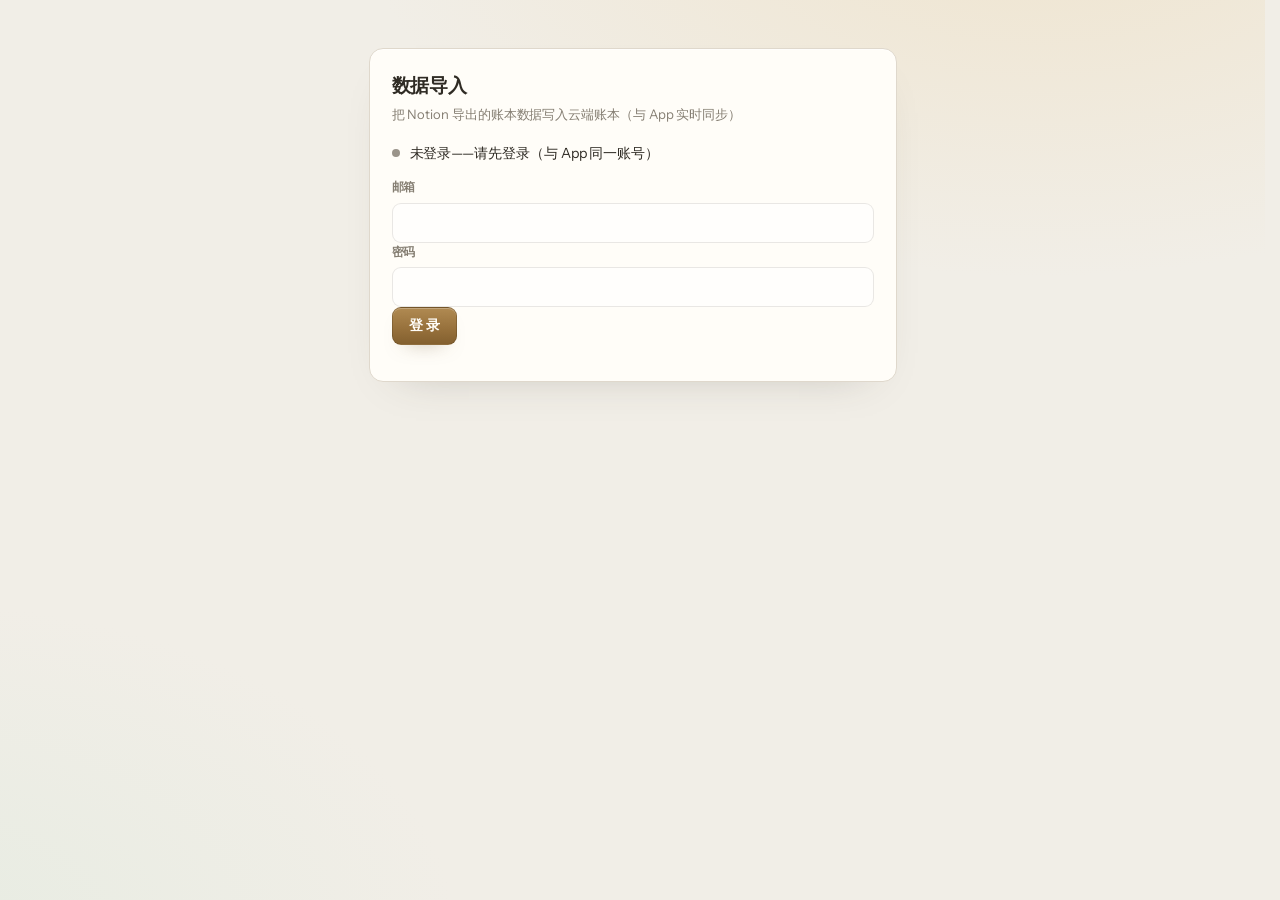
==== commit bd637161: "统一灰金视觉并重做记账本日历 / 列表视图 - 记账本新增日历（周/月/年）与分组列表、每日净额、月内选中日明细 - 全站页面统一标题、卡片、按钮与表格样式，移除绿色头图干扰 - 好物仓库改为图片在上" ====
--- a/import.html
+++ b/import.html
@@ -5,7 +5,7 @@
 <meta name="viewport" content="width=device-width, initial-scale=1.0, viewport-fit=cover">
 <title>数据导入</title>
 <link rel="icon" type="image/png" href="favicon.png">
-<link rel="stylesheet" href="styles.css?v=20261113j">
+<link rel="stylesheet" href="styles.css?v=20261113v2">
 <style>
   .imp-wrap{max-width:560px;margin:48px auto;padding:0 16px}
   .imp-card{background:var(--card,#fff);border:1px solid var(--border,#DFD8CC);border-radius:14px;padding:22px;box-shadow:var(--shadow)}
--- a/styles.css
+++ b/styles.css
@@ -1905,3 +1905,299 @@
 
 /* 图表容器底色（画布颜色由 JS 调色板控制） */
 .chart-box,.chart-wrap{background:transparent}
+
+/* 精简界面：隐藏顶栏账本切换 / 同步状态 / 主页风格标记 */
+.ledger-switch,.sync-chip{display:none!important}
+.hp-head-mark{display:none!important}
+
+/* ============================================================
+   V2 · 全站灰金统一（与设计预览一致）
+   ============================================================ */
+:root{
+  --bg:#F1EEE7;
+  --card:#FFFDF8;
+  --text:#2F2B24;
+  --ink:#2F2B24;
+  --ink2:#4A443A;
+  --muted:#857E72;
+  --faint:#A9A196;
+  --line:rgba(88,82,72,.12);
+  --primary:#A5824C;
+  --primary-soft:#F2E9D8;
+  --primary-deep:#7B5D2E;
+  --accent:#7C8C72;
+  --accent-deep:#5F6D57;
+  --accent-soft:#EDF0E9;
+  --danger:#B4543C;
+  --warn:#B0763C;
+  --radius:16px;
+  --shadow:0 1px 0 rgba(255,255,255,.6) inset,0 18px 44px -32px rgba(64,60,52,.34);
+  --shadow-hover:0 1px 0 rgba(255,255,255,.75) inset,0 26px 52px -30px rgba(64,60,52,.42);
+}
+
+html,body{
+  background:
+    radial-gradient(1100px 620px at 82% -12%, #EFE4CE 0%, rgba(239,228,206,0) 62%),
+    radial-gradient(900px 540px at -8% 104%, #E7ECE2 0%, rgba(231,236,226,0) 62%),
+    var(--bg);
+  background-attachment:fixed;
+  color:var(--text);
+  font-family:"Instrument Sans","Inter","PingFang SC","Hiragino Sans GB","Microsoft YaHei",sans-serif;
+}
+body{letter-spacing:-.005em}
+
+/* 去掉绿色大图，改为纯净页面 */
+.page-hero{display:none!important}
+.plant-corner{display:none!important}
+.content{max-width:1320px;padding:26px 30px 90px;margin:0 auto}
+
+/* 侧栏 / 顶栏 */
+.sidebar{
+  background:rgba(246,243,237,.82);
+  border-right:1px solid rgba(88,82,72,.08);
+  backdrop-filter:blur(20px) saturate(1.02);
+  -webkit-backdrop-filter:blur(20px) saturate(1.02);
+}
+.sidebar-brand{font-family:"Songti SC","Noto Serif SC","STSong",serif;font-weight:600;letter-spacing:.01em;color:#2B2721}
+.sidebar-brand img{filter:sepia(.28) saturate(.85) hue-rotate(4deg)}
+.nav-item{border-radius:9px;color:#837D74}
+.nav-item.active{background:#EFE6D5;color:#6B4F27;border-color:rgba(224,211,186,.95)}
+.nav-item.active svg{color:#7B5D2E}
+.topbar{
+  height:56px;background:rgba(246,243,237,.7);
+  border-bottom:1px solid rgba(88,82,72,.07);
+  backdrop-filter:blur(18px) saturate(1.02);
+  -webkit-backdrop-filter:blur(18px) saturate(1.02);
+}
+.topbar-page{font-size:12px;font-weight:500;color:var(--faint);letter-spacing:.01em}
+.topbar-page::before{content:"财务管家  ›  ";color:#BDB5A8}
+.user-chip{background:rgba(255,255,255,.6);border-color:rgba(88,82,72,.12)}
+.user-chip .avatar{background:#E7D8BD;color:#5E4726;font-weight:700;border:1px solid rgba(165,130,76,.18)}
+
+/* 页面标题 */
+.page-head{display:flex;align-items:flex-end;justify-content:space-between;gap:18px;flex-wrap:wrap;margin:2px 0 20px}
+.page-head .eyebrow{font-family:"DM Mono","SFMono-Regular",monospace;font-size:9.5px;letter-spacing:.16em;text-transform:uppercase;color:var(--primary-deep)}
+.page-head h1{font-family:"Songti SC","Noto Serif SC","STSong",serif;font-size:36px;line-height:1.15;font-weight:600;letter-spacing:.01em;margin:5px 0 0;color:var(--ink)}
+.page-head .sub{font-size:11.5px;color:var(--muted);margin-top:6px}
+.page-head .actions{display:flex;align-items:center;gap:8px;flex-wrap:wrap}
+
+/* 卡片统一 */
+.card,.stat-card,.cal-pane,.wish-card,.bill-row,.y2-card,.budget-card{
+  background:linear-gradient(180deg,rgba(255,253,248,.88),rgba(250,246,238,.72));
+  border:1px solid rgba(255,255,255,.72);
+  box-shadow:var(--shadow);
+  border-radius:var(--radius);
+  backdrop-filter:blur(10px);
+  -webkit-backdrop-filter:blur(10px);
+}
+.card{padding:18px 20px}
+.card-title{font-size:14.5px;font-weight:700;letter-spacing:-.01em}
+.card-sub{font-size:12px;color:var(--muted)}
+.stat-card{padding:16px 18px;border-radius:14px}
+.stat-label{font-family:"DM Mono","SFMono-Regular",monospace;font-size:9px;letter-spacing:.12em;text-transform:uppercase;color:var(--faint)}
+.stat-value{font-family:"Fraunces","Songti SC",serif;font-size:28px;font-weight:500;letter-spacing:-.01em;font-variant-numeric:tabular-nums;margin-top:7px}
+.stat-foot{font-size:10px;color:var(--faint);margin-top:6px}
+
+/* 按钮 / 表单 */
+.btn{border-radius:9px;font-weight:600}
+.btn-primary{
+  background:linear-gradient(180deg,#B08A52,#96703B 60%,#83602F);
+  color:#FFFDF8;border-color:rgba(92,68,34,.4);
+  box-shadow:inset 0 1px 0 rgba(255,255,255,.24),0 10px 20px -14px rgba(105,82,45,.55);
+}
+.btn-primary:hover{background:linear-gradient(180deg,#BA9560,#A17A43 60%,#8B6734)}
+.btn-ghost{background:rgba(255,255,255,.45);border-color:rgba(88,82,72,.14);color:var(--ink2)}
+input,select,textarea{font-family:inherit}
+.field input,.field select,.field textarea,.input{
+  background:rgba(255,255,255,.55);border-color:rgba(88,82,72,.13);border-radius:9px;
+}
+.field input:focus,.field select:focus,.field textarea:focus,.input:focus{
+  background:#fff;border-color:#D8C6AA;box-shadow:0 0 0 3px rgba(165,130,76,.1)
+}
+.seg{background:rgba(88,82,72,.075);border-radius:9px;padding:2px}
+.seg button{border-radius:7px;font-size:12px;padding:5px 14px}
+.seg button.on{background:#FFFDF9;color:var(--primary-deep);box-shadow:0 1px 2px rgba(64,60,52,.12)}
+.chip{background:rgba(255,255,255,.55);border-color:rgba(88,82,72,.1);border-radius:8px}
+.chip.on,.chip.active{background:var(--primary-soft);border-color:#E0D3BA;color:#6B4F27}
+.badge{border-radius:6px;font-size:9.5px}
+
+/* 记账本 KPI / 快捷 / 日历 */
+.home-summary{display:grid;grid-template-columns:repeat(3,minmax(0,1fr));gap:12px;margin-bottom:18px}
+.home-summary .hs-item{
+  background:linear-gradient(180deg,rgba(255,253,248,.9),rgba(250,246,238,.72));
+  border:1px solid rgba(255,255,255,.72);border-radius:14px;
+  box-shadow:var(--shadow);padding:16px 18px 15px;min-width:0;
+  display:flex;flex-direction:column;gap:5px;position:relative;overflow:hidden;
+}
+.home-summary .hs-item:last-child{background:linear-gradient(160deg,#F4EBD9,#EFE3CE);border-color:#E4D5BA}
+.home-summary .hs-item span{font-family:"DM Mono","SFMono-Regular",monospace;font-size:9px;letter-spacing:.11em;text-transform:uppercase;color:#968E80;display:flex;align-items:center;gap:6px}
+.home-summary .hs-item span::before{content:"";width:5px;height:5px;border-radius:50%;background:#C2A473;flex:none}
+.home-summary .hs-item b{font-family:"Fraunces","Songti SC",serif;font-size:30px;line-height:1.1;font-weight:500;letter-spacing:-.015em;font-variant-numeric:tabular-nums}
+
+.ledger-quick{padding:16px 18px 14px;margin-bottom:18px}
+.ledger-quick .card-head{margin-bottom:10px}
+.ledger-quick .card-title{display:flex;align-items:center;gap:7px}
+.ledger-quick .card-title::before{content:"";width:6px;height:6px;border-radius:50%;background:var(--primary)}
+.qbtn{width:94px;height:78px;border-radius:11px;background:rgba(255,255,255,.5);border-color:rgba(88,82,72,.09)}
+.qbtn:hover{background:#FFFDF9;border-color:#D8C6AA}
+.qemoji{font-size:22px}
+.qlabel{font-size:11px;font-weight:600;color:var(--muted)}
+
+.ledger-pane{padding:16px 18px 18px;margin-bottom:20px}
+.ledger-top{display:flex;align-items:center;gap:10px;flex-wrap:wrap;margin-bottom:4px}
+.ledger-top .home-view-bar{flex:none;margin:0}
+.ledger-top .pane-search-row{flex:1;min-width:220px;margin:0}
+.home-view-bar{display:flex;align-items:center;gap:8px;margin-bottom:12px}
+.home-tabs{display:inline-flex;gap:2px;padding:2px;border-radius:9px;background:rgba(88,82,72,.075);border:1px solid rgba(88,82,72,.05)}
+.home-tabs button{height:28px;padding:0 12px;border-radius:7px;font-size:10px;font-weight:600;color:#857E72;display:inline-flex;align-items:center;gap:5px;white-space:nowrap;flex:none}
+.home-tabs button svg{width:12px;height:12px}
+.home-tabs button.on{background:#FFFDF9;color:var(--primary-deep);box-shadow:0 1px 2px rgba(64,60,52,.12)}
+.cal-pane{border-radius:16px;padding:16px 18px 18px}
+.pane-search-row{margin-bottom:10px}
+.search-box{height:32px;border-radius:9px;background:rgba(255,255,255,.5);border-color:rgba(88,82,72,.1)}
+.search-box input{font-size:11px}
+.cal-pane-bar{margin-bottom:10px}
+.wk-grid{gap:7px}
+.wk-col{background:rgba(255,255,255,.32);border-color:rgba(88,82,72,.07);border-radius:11px;min-height:300px;max-height:440px}
+.wk-col.today{background:var(--primary-soft);border-color:#E0D3BA}
+.wk-col.today .wk-col-head{background:transparent;border-bottom:1px solid #E7DCC9}
+.wk-col.today .wk-col-head span,.wk-col.today .wk-wd{color:var(--primary-deep)}
+.wk-col.today .wk-date{color:#8B7A5C}
+.wk-col-head{background:transparent;border-bottom:1px solid rgba(88,82,72,.08);padding:6px 6px}
+.wk-wd{font-size:10.5px;font-weight:600;color:var(--ink2)}
+.wk-date{font-family:"DM Mono",monospace;font-size:8px;color:var(--faint)}
+.wk-plus{width:17px;height:17px;background:rgba(255,255,255,.65);border-color:rgba(165,130,76,.2);font-size:13px}
+.wk-body{padding:5px;gap:5px;overflow:auto}
+.wk-rec{background:#FFFDF9;border-color:rgba(88,82,72,.09);border-radius:8px;padding:6px 7px;min-height:0;gap:1px}
+.wk-rec:hover{border-color:#D8C6AA}
+.wk-rec-cat{font-size:8.5px;font-weight:500;color:var(--faint)}
+.wk-rec-sub{font-size:10px;font-weight:600;color:var(--ink2)}
+.wk-rec-note{font-size:8.5px;color:var(--faint)}
+.wk-rec-amt{font-family:"DM Mono",monospace;font-size:10px;font-weight:500}
+.wk-rec.income .wk-rec-amt{color:var(--accent-deep)}
+.wk-empty{font-size:9px;color:#BDB5A8}
+.wk-day-foot{display:flex;justify-content:flex-end;gap:5px;padding:5px 6px 2px;margin-top:auto;border-top:1px dashed rgba(88,82,72,.1);font-family:"DM Mono",monospace;font-size:8px;color:var(--faint)}
+.wk-day-foot .in{color:var(--accent-deep)}
+.wk-empty{margin:auto}
+
+/* 月 / 年 */
+.m2-grid,.m2-head{gap:5px}
+.m2cell{background:rgba(255,255,255,.32);border-color:rgba(88,82,72,.08);border-radius:9px;min-height:64px;padding:6px 7px;gap:3px}
+.m2cell:hover{background:rgba(255,255,255,.65);box-shadow:none}
+.m2cell.out{background:rgba(255,255,255,.16)}
+.m2cell.today{border-color:#E0D3BA;background:var(--primary-soft)}
+.m2cell.sel{background:var(--primary-soft);border-color:#D8C6AA}
+.m2cell.today .m2-num,.m2cell.sel .m2-num{color:var(--primary-deep);font-weight:600}
+.m2-top{padding:0}
+.m2-num{font-family:"DM Mono",monospace;font-size:9.5px;color:var(--ink2)}
+.m2-plus{width:16px;height:16px;font-size:12px;background:rgba(255,255,255,.7);border-color:rgba(165,130,76,.18);color:var(--primary-deep)}
+.m2-amt{font-family:"DM Mono",monospace;font-size:8px;color:var(--faint);white-space:nowrap;overflow:hidden;text-overflow:ellipsis;line-height:1.3}
+.m2-amt.in{color:var(--accent-deep)}
+.m2-dots{display:flex;gap:2px;margin-top:auto;padding-top:2px}
+.m2-dots i{width:3px;height:3px;border-radius:50%;background:var(--primary)}
+.m2cell.sel .m2-dots i,.m2cell.today .m2-dots i{background:var(--primary-deep)}
+.m2-wd{font-size:9px;font-weight:500;color:var(--faint);letter-spacing:.06em;text-transform:uppercase}
+.m2-detail{margin-top:12px;padding-top:10px;border-top:1px dashed rgba(88,82,72,.12)}
+.m2-detail-head{display:flex;align-items:center;justify-content:space-between;gap:10px;margin-bottom:6px}
+.m2-detail-head b{font-size:11px;color:var(--ink2)}
+.m2-detail-head span{font-family:"DM Mono",monospace;font-size:9px;color:var(--faint)}
+.m2-detail-empty{padding:26px 0 12px;text-align:center;font-size:10px;color:#BDB5A8}
+.y2-grid{gap:9px}
+.y2-card{background:rgba(255,255,255,.4);border-color:rgba(88,82,72,.08);border-radius:10px;padding:11px 12px;text-align:left}
+.y2-card:hover{border-color:#D8C6AA;background:#FFFDF9;transform:translateY(-1px)}
+.y2-card.cur{background:var(--primary-soft);border-color:#E0D3BA}
+.y2-m{display:flex;align-items:center;justify-content:space-between;gap:6px;font-size:11px;font-weight:600;color:var(--ink2)}
+.y2-m small{font-family:"DM Mono",monospace;font-size:8px;color:var(--faint);font-weight:400}
+.y2-row{display:flex;align-items:baseline;justify-content:space-between;margin-top:5px}
+.y2-row b.dim{color:#C4BCAF;font-size:14px}
+.y2-row b{font-family:"Fraunces","Songti SC",serif;font-size:18px;font-weight:500;color:var(--ink);font-variant-numeric:tabular-nums}
+.y2-bar{height:4px;border-radius:4px;background:rgba(88,82,72,.08);margin-top:7px;overflow:hidden}
+.y2-bar i{display:block;height:100%;border-radius:4px;background:linear-gradient(90deg,#C2A473,#A5824C)}
+
+/* 记账本列表（分组） */
+.ledger-list{padding-top:2px}
+.list-sum{display:flex;align-items:center;gap:14px;flex-wrap:wrap;padding:1px 3px 9px;border-bottom:1px dashed rgba(88,82,72,.12);font-size:9.5px;color:var(--faint)}
+.list-sum b{font-family:"DM Mono",monospace;font-size:10px;color:var(--ink2);font-weight:500}
+.list-sort{display:flex;align-items:center;gap:5px;padding:8px 2px 2px;flex-wrap:wrap}
+.list-sort span{font-size:9.5px;color:var(--faint);margin-right:2px}
+.list-sort button{height:22px;padding:0 9px;border-radius:6px;font-size:9.5px;color:var(--muted);border:1px solid transparent}
+.list-sort button.on{background:var(--primary-soft);color:#6B4F27;border-color:#E4D7C0}
+.list-group{margin-top:11px}
+.list-group-head{display:flex;align-items:center;justify-content:space-between;padding:0 3px 5px}
+.list-group-head .lg-date{display:flex;align-items:center;gap:7px}
+.list-group-head b{font-size:11px;color:var(--ink2)}
+.list-group-head small{font-family:"DM Mono",monospace;font-size:8.5px;color:var(--faint)}
+.list-group-head .lg-total{font-family:"DM Mono",monospace;font-size:9px;color:var(--faint)}
+.lrow{display:grid;grid-template-columns:32px minmax(0,1fr) auto;align-items:center;gap:10px;padding:7px 7px;border-radius:10px;cursor:pointer}
+.lrow:hover{background:rgba(255,255,255,.6)}
+.lrow .rec-ico{width:30px;height:30px}
+.lrow .rec-main{min-width:0}
+.lrow .rec-main b{display:block;font-size:11px;font-weight:600;white-space:nowrap;overflow:hidden;text-overflow:ellipsis}
+.lrow .rec-main span{display:block;font-size:9px;color:var(--faint);white-space:nowrap;overflow:hidden;text-overflow:ellipsis;margin-top:1px}
+.lrow .rec-amt{font-size:10.5px;font-family:"DM Mono",monospace}
+.lrow .lrow-time{font-family:"DM Mono",monospace;font-size:8px;color:var(--faint);margin-left:6px}
+.list-more{display:flex;justify-content:center;padding:14px 0 2px}
+
+/* 待办账单：合并为一张清单卡 */
+#bills-body>.bill-list{
+  background:linear-gradient(180deg,rgba(255,253,248,.88),rgba(250,246,238,.72));
+  border:1px solid rgba(255,255,255,.72);border-radius:16px;box-shadow:var(--shadow);
+  padding:2px 16px;gap:0;
+}
+.bill-list{gap:0}
+.bill-list .bill-card{
+  background:transparent;border:0;border-bottom:1px dashed rgba(88,82,72,.12);
+  border-radius:0;box-shadow:none;padding:13px 2px;
+}
+.bill-list .bill-card:last-child{border-bottom:0}
+.bill-list .bill-card:hover{background:rgba(255,255,255,.45);box-shadow:none}
+.bill-list .bill-card.red{background:rgba(180,84,60,.045);box-shadow:inset 3px 0 0 var(--danger)}
+.bill-list .bill-card.amber{background:rgba(176,118,60,.04);box-shadow:inset 3px 0 0 var(--warn)}
+
+/* 好物仓库：图片在上、信息在下 */
+.wish-summary{grid-template-columns:repeat(4,minmax(0,1fr))}
+.wish-grid{grid-template-columns:repeat(3,minmax(0,1fr));gap:16px}
+.wish-card{padding:0;background:linear-gradient(180deg,#FFFDF9,#FBF7EF);overflow:hidden}
+.wish-imgbox{
+  width:100%;height:auto;aspect-ratio:4/3;align-self:auto;border-radius:0;border:0;
+  border-bottom:1px solid rgba(88,82,72,.08);background:#F2E9D8;
+}
+.wish-imgbox .goods-art{width:100%;height:100%;display:block}
+.wi-add{position:absolute;right:9px;bottom:9px;z-index:2;padding:2px 8px;border-radius:6px;background:rgba(255,253,249,.86);border:1px solid rgba(165,130,76,.22);color:#7B5D2E;font-size:9px;font-weight:600;letter-spacing:.02em}
+.wish-imgbox:hover{background:#F2E9D8;border-color:transparent}
+.wish-body{padding:13px 15px 15px;display:flex;flex-direction:column}
+.wish-top-line{display:flex;align-items:flex-start;justify-content:space-between;gap:9px}
+.wish-name{font-size:14px;font-weight:600;line-height:1.45;min-height:0;color:var(--ink);letter-spacing:-.01em}
+.wish-name .wn-txt{-webkit-line-clamp:2}
+.wish-amount{font-family:"Fraunces","Songti SC",serif;font-size:21px;font-weight:500;color:var(--ink);margin-top:5px;font-variant-numeric:tabular-nums}
+.wish-attr{font-size:11px;margin-top:2px}
+.wish-meta{padding:10px 0 0;font-size:11px;gap:6px}
+.wish-tags{padding:10px 0 0;min-height:0}
+.wtag{font-size:10.5px;color:var(--faint)}
+.wst{font-size:10px;padding:3px 8px;border-radius:7px}
+.wst.st-using{color:#5F6D57;background:#EDF0E9;border-color:#D5DDCF}
+.wst.st-idle{color:#8E5C2B;background:#F8F1E6;border-color:#E8D2B5}
+.wst.st-unused{color:#6B6458;background:#F2EEE7;border-color:#DDD5C9}
+.wst.st-dropped{color:#9A948A;background:#F8F5EF;border-color:#E1DAD0}
+.wst.st-depleted{color:#7B5D33;background:#FAF6EF;border-color:#E4D7C0}
+.wm-purple{color:#5F6D57;background:#EDF0E9;border-color:#D5DDCF}
+.wm-blue{color:#7B5D33;background:#F8F1E6;border-color:#E4D7C0}
+
+/* 页面通用小标题 */
+.eyebrow-mono{font-family:"DM Mono","SFMono-Regular",monospace;font-size:9px;letter-spacing:.13em;text-transform:uppercase;color:var(--faint)}
+
+@media (max-width:920px){
+  .content{padding:18px 16px 80px}
+  .page-head h1{font-size:28px}
+  .home-summary{grid-template-columns:1fr}
+  .home-summary .hs-item:nth-child(3){grid-column:auto}
+  .wish-summary{grid-template-columns:repeat(2,minmax(0,1fr))}
+  .wish-grid{grid-template-columns:repeat(2,minmax(0,1fr))}
+  .ledger-top .pane-search-row{min-width:0;flex-basis:100%}
+  .ledger-top .pane-search-row{order:1}
+}
+@media (max-width:640px){
+  .wish-grid{grid-template-columns:1fr}
+  .page-head h1{font-size:26px}
+}
+
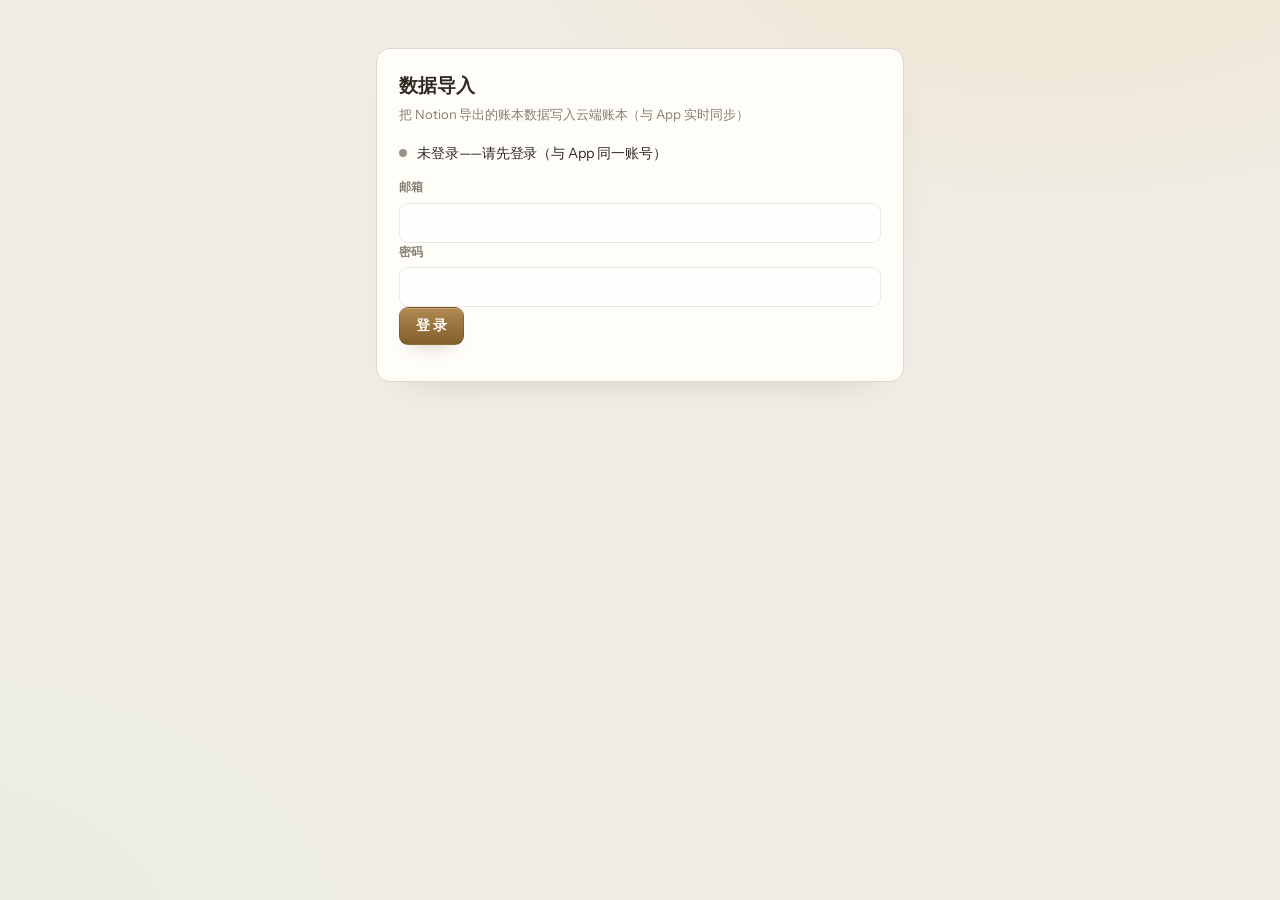
==== commit c960aee2: "chore: 更新静态资源版本号，强制刷新分类统计新样式" ====
--- a/import.html
+++ b/import.html
@@ -5,7 +5,7 @@
 <meta name="viewport" content="width=device-width, initial-scale=1.0, viewport-fit=cover">
 <title>数据导入</title>
 <link rel="icon" type="image/png" href="favicon.png">
-<link rel="stylesheet" href="styles.css?v=20261113v2">
+<link rel="stylesheet" href="styles.css?v=20261125v1">
 <style>
   .imp-wrap{max-width:560px;margin:48px auto;padding:0 16px}
   .imp-card{background:var(--card,#fff);border:1px solid var(--border,#DFD8CC);border-radius:14px;padding:22px;box-shadow:var(--shadow)}
--- a/styles.css
+++ b/styles.css
@@ -49,6 +49,8 @@
 *{box-sizing:border-box;margin:0;padding:0}
 /* 滚动条始终占位：待办各 Tab 内容长短不一，滚动条忽隐忽现会让整页宽度变化、内容左右抖一下 */
 html{-webkit-text-size-adjust:100%;overflow-y:scroll;scrollbar-gutter:stable}
+/* 弹窗打开时冻结背景页面：滚轮/触控都只作用在弹窗内 */
+html.has-modal,body.has-modal{overflow:hidden!important}
 body{
   font-family:-apple-system,BlinkMacSystemFont,"PingFang SC","Microsoft YaHei","Segoe UI",Roboto,sans-serif;
   background:var(--bg);color:var(--text);
@@ -57,6 +59,10 @@
 }
 button{font-family:inherit;cursor:pointer;border:none;background:none;color:inherit}
 input,select,textarea{font-family:inherit;font-size:14px;color:var(--text)}
+/* 数字输入框去掉上下箭头（金额等场景不需要步进按钮） */
+input[type="number"]{-moz-appearance:textfield;appearance:textfield}
+input[type="number"]::-webkit-outer-spin-button,
+input[type="number"]::-webkit-inner-spin-button{-webkit-appearance:none;appearance:none;margin:0}
 /* 触屏设备（手机/平板）：输入类控件 16px——iOS Safari 聚焦小于 16px 的输入框会自动放大页面，且缩放后不恢复 */
 @media (pointer: coarse){
   input:not([type="checkbox"]):not([type="radio"]):not([type="range"]),select,textarea{font-size:16px!important}
@@ -105,6 +111,16 @@
   font-weight:800;font-size:16.5px;letter-spacing:.2px;
 }
 .sidebar-nav{display:flex;flex-direction:column;gap:3px;padding:6px 12px;flex:1}
+/* 导航分组：小标题 + 组间细线，收起时只留图标 */
+.nav-group{display:flex;flex-direction:column;gap:3px}
+.nav-group + .nav-group{margin-top:14px;padding-top:13px;border-top:1px solid var(--line-soft)}
+.nav-group-label{
+  display:flex;align-items:center;gap:6px;
+  padding:0 11px 6px;
+  font-size:10px;font-weight:600;letter-spacing:.16em;
+  color:#A9A194;
+}
+.nav-group-label::after{content:"";flex:1;height:1px;background:linear-gradient(90deg,var(--line-soft),transparent)}
 .nav-item{
   display:flex;align-items:center;gap:10px;padding:9px 11px;border-radius:10px;
   font-weight:500;font-size:13.5px;color:var(--muted);transition:background .15s,color .15s,border-color .15s;
@@ -136,6 +152,9 @@
   .app-shell.nav-collapsed .sidebar-brand img{display:none}
   .app-shell.nav-collapsed .nav-item{justify-content:center;padding:9px 0}
   .app-shell.nav-collapsed .nav-item span{display:none}
+  .app-shell.nav-collapsed .nav-group-label{display:none}
+  .app-shell.nav-collapsed .nav-group + .nav-group{margin-top:8px;padding-top:8px}
+  .app-shell.nav-collapsed .nav-group + .nav-group{border-top:0}
   .app-shell.nav-collapsed .sidebar-foot{display:none}
   .app-shell.nav-collapsed .nav-collapse-btn{margin-left:0}
 }
@@ -385,6 +404,8 @@
 
 .badge{display:inline-flex;align-items:center;padding:2px 9px;border-radius:999px;font-size:11.5px;font-weight:700}
 .badge-green{background:#EDF0E9;color:var(--accent-deep)}
+/* 清单账单：与单笔账单区分（浅鼠尾草绿） */
+.badge-list{background:#E4ECDC;color:#4F6045;max-width:160px;overflow:hidden;text-overflow:ellipsis;white-space:nowrap}
 .badge-blue{background:var(--primary-soft);color:var(--primary)}
 .badge-purple{background:var(--purple-soft);color:var(--primary)}
 .badge-gray{background:#EFEAE2;color:var(--muted)}
@@ -444,6 +465,8 @@
 }
 .rec-item:hover{border-color:#E7DCC9;box-shadow:var(--shadow-hover)}
 .rec-item.is-rental{background:#FAF6EF;border-color:#D8C6AA}
+.rec-item.is-list{background:#F5F8F1;border-color:#D9E3D2}
+.rec-item.is-list .rec-icon{background:#E3EBDC;color:#5E6E55}
 .rec-icon{
   width:38px;height:38px;border-radius:11px;display:flex;align-items:center;justify-content:center;
   background:var(--primary-soft);color:var(--primary);flex-shrink:0;font-size:15px;font-weight:700;
@@ -774,7 +797,9 @@
 .modal-mask{
   position:fixed;inset:0;background:rgba(60,56,49,.4);backdrop-filter:blur(3px);
   display:flex;align-items:center;justify-content:center;z-index:100;padding:20px;animation:fadeIn .15s;
-}
+  overscroll-behavior:contain;
+}
+.modal{overscroll-behavior:contain}
 @keyframes fadeIn{from{opacity:0}to{opacity:1}}
 .modal{
   background:var(--card);border:1px solid var(--line);border-radius:16px;box-shadow:0 24px 64px rgba(64,60,52,.18);
@@ -840,6 +865,77 @@
 .modal-title{font-size:17px;font-weight:800;margin-bottom:18px;display:flex;justify-content:space-between;align-items:center}
 .modal-acts{display:flex;gap:10px;justify-content:flex-end;margin-top:22px}
 .modal .field{margin-bottom:14px}
+
+/* ============ 快速记账面板（快捷指令 ?quick=1） ============ */
+.modal-mask.quick-mask{align-items:flex-end;justify-content:center;padding:0;background:rgba(50,47,41,.45);backdrop-filter:blur(4px)}
+.modal.quick-modal{
+  max-width:520px;width:100%;max-height:92dvh;overflow:auto;
+  border-radius:22px 22px 0 0;padding:20px 20px calc(18px + env(safe-area-inset-bottom));
+  animation:qkUp .24s cubic-bezier(.22,1,.36,1);
+}
+@media (min-width:561px){
+  .modal-mask.quick-mask{align-items:center;padding:20px}
+  .modal.quick-modal{border-radius:20px;padding:24px;animation:pop .18s ease}
+}
+@keyframes qkUp{from{transform:translateY(100%)}to{transform:none}}
+.qk-head{display:flex;align-items:flex-start;justify-content:space-between;gap:12px;margin-bottom:16px}
+.qk-title{font-size:17px;font-weight:800;letter-spacing:.2px}
+.qk-sub{font-size:12px;color:var(--muted);margin-top:4px}
+.qk-close{flex:none}
+.qk-block{margin-bottom:13px}
+.qk-label{font-size:12px;font-weight:700;color:var(--muted);margin-bottom:8px}
+.qk-chips{display:flex;flex-wrap:wrap;gap:7px}
+.qk-chip{
+  border:1px solid var(--line);background:#fff;color:var(--text);border-radius:999px;
+  padding:8px 13px;font-size:13px;font-weight:600;line-height:1.1;cursor:pointer;
+  transition:background .15s,color .15s,border-color .15s;
+}
+.qk-chip:active{transform:scale(.96)}
+.qk-chip.on{background:var(--primary);border-color:var(--primary);color:#fff}
+.qk-chip.rc{border-style:dashed;color:var(--primary)}
+.qk-empty{font-size:12.5px;color:var(--muted)}
+.qk-amt{display:flex;align-items:center;gap:8px;height:62px;padding:0 16px;border:1px solid var(--line);border-radius:14px;background:#fff;margin:4px 0 12px;cursor:text}
+.qk-amt span{font-size:21px;font-weight:800;color:var(--primary)}
+.qk-amt input{flex:1;min-width:0;border:0;outline:0;background:transparent;font-size:30px;font-weight:800;color:var(--text);appearance:textfield;-moz-appearance:textfield}
+.qk-amt input::placeholder{color:#C9C2B6;font-weight:700}
+.qk-amt input::-webkit-outer-spin-button,.qk-amt input::-webkit-inner-spin-button{-webkit-appearance:none;margin:0}
+.qk-fields{display:grid;grid-template-columns:1fr;gap:8px;margin-bottom:16px}
+@media (min-width:561px){.qk-fields{grid-template-columns:1fr 1fr}}
+.qk-fields input{width:100%;height:44px;border:1px solid var(--line);border-radius:12px;padding:0 13px;font-size:14px;background:#fff;color:var(--text)}
+.qk-save{width:100%;height:52px;border:0;border-radius:14px;background:var(--primary);color:#fff;font-size:16px;font-weight:800;letter-spacing:.5px;cursor:pointer}
+.qk-save:active{transform:scale(.99);opacity:.92}
+
+/* ---------- 截图识别确认卡（?scan=） ---------- */
+.modal.scan-modal{padding-bottom:calc(16px + env(safe-area-inset-bottom))}
+.sc-rows{border:1px solid var(--line);border-radius:16px;overflow:hidden;background:#fff}
+.sc-row{
+  display:flex;align-items:center;gap:12px;width:100%;padding:12px 14px;margin:0;
+  border:0;border-bottom:1px solid var(--line);background:#fff;text-align:left;
+  font-size:14px;color:var(--text);cursor:text;
+}
+.sc-row:last-child{border-bottom:0}
+button.sc-row{cursor:pointer}
+.sc-k{width:46px;flex:none;color:var(--muted);font-size:12.5px;font-weight:700}
+.sc-v{flex:1;display:flex;align-items:center;gap:6px;min-width:0;font-weight:600}
+.sc-v input{border:0;outline:0;background:transparent;width:100%;min-width:0;padding:0;font-size:14.5px;font-weight:600;color:var(--text)}
+.sc-v i{font-style:normal;color:var(--muted);font-weight:400}
+.sc-money{gap:2px;font-size:17px;font-weight:800;color:var(--primary)}
+.sc-money input{font-size:22px;font-weight:800;letter-spacing:.3px;color:var(--text)}
+.sc-tip{font-size:12px;color:var(--muted);margin:9px 2px 0}
+.sc-acts{display:grid;grid-template-columns:1fr 1.25fr;gap:10px;margin-top:16px}
+.sc-no{
+  height:50px;border:1px solid var(--line);border-radius:14px;background:#fff;
+  color:var(--danger);font-size:14px;font-weight:700;cursor:pointer;
+}
+.sc-yes{
+  height:50px;border:0;border-radius:14px;background:var(--primary);color:#fff;
+  font-size:15px;font-weight:800;letter-spacing:.5px;cursor:pointer;
+}
+.sc-no:active,.sc-yes:active{transform:scale(.99);opacity:.92}
+.sc-manual{
+  display:block;margin:12px auto 0;border:0;background:none;color:var(--muted);
+  font-size:12.5px;text-decoration:underline;text-underline-offset:3px;cursor:pointer;
+}
 
 #toast-root{position:fixed;bottom:26px;left:50%;transform:translateX(-50%);z-index:300;display:flex;flex-direction:column;gap:8px;align-items:center}
 .toast{
@@ -1145,8 +1241,55 @@
   .scope-seg button{padding:7px 14px;font-size:13px}
   .scope-seg{border-radius:12px;padding:3px}
 }
-.rental-stat-grid{display:grid;grid-template-columns:280px 1fr;gap:22px;align-items:center}
-@media (max-width:860px){.rental-stat-grid{grid-template-columns:1fr}}
+/* 出租屋分类统计：多列紧凑排布，整块高度收在半屏内，超出的分类在内部滚动 */
+.rental-stat-body{display:grid;grid-template-columns:minmax(150px,200px) minmax(0,1fr);gap:20px;align-items:center}
+.rental-stat-donut{width:100%;max-width:200px;margin:0 auto}
+.rental-stat-donut canvas{width:100%;display:block}
+.cat-chips{
+  display:grid;grid-template-columns:repeat(auto-fill,minmax(156px,1fr));gap:2px 14px;
+  align-content:start;min-height:0;max-height:calc(50vh - 104px);
+  overflow-y:auto;overscroll-behavior:contain;padding-right:4px;
+  scrollbar-width:thin;scrollbar-color:#DED7CB transparent;
+}
+.cat-chips::-webkit-scrollbar{width:6px}
+.cat-chips::-webkit-scrollbar-thumb{background:#DED7CB;border-radius:999px}
+.cat-chip{padding:3px 8px 4px;border-radius:9px;cursor:default;min-width:0;transition:background .14s}
+.cat-chip:hover,.cat-chip:focus-visible{background:#F7F4EE;outline:none}
+.cat-chip-top{display:flex;align-items:baseline;justify-content:space-between;gap:8px;font-size:12px;line-height:1.35}
+.cat-chip-name{display:flex;align-items:baseline;gap:4px;min-width:0;font-weight:600}
+.cat-chip-name i{flex:none;font-style:normal}
+.cat-chip-name>span{min-width:0;overflow:hidden;text-overflow:ellipsis;white-space:nowrap}
+.cat-chip-top b{flex:none;font-size:12px;font-variant-numeric:tabular-nums}
+.cat-chip-bar{height:3px;border-radius:999px;background:#EFEAE2;margin-top:3px;overflow:hidden}
+.cat-chip-bar span{display:block;height:100%;border-radius:999px}
+@media (max-width:860px){
+  .rental-stat-body{grid-template-columns:1fr}
+  .rental-stat-donut{max-width:180px}
+  .cat-chips{max-height:none;overflow:visible;padding-right:0;grid-template-columns:repeat(auto-fill,minmax(140px,1fr))}
+}
+
+/* 分类悬停浮层：账单明细（名称 / 日期 / 金额 / 备注） */
+.cat-tip{
+  position:fixed;z-index:260;width:400px;max-width:calc(100vw - 24px);
+  background:#fff;border:1px solid var(--line);border-radius:12px;
+  box-shadow:0 12px 34px rgba(64,60,52,.16);
+  padding:12px 14px;opacity:0;visibility:hidden;transition:opacity .12s;
+}
+.cat-tip-head{display:flex;align-items:baseline;justify-content:space-between;gap:12px;font-size:13px;font-weight:700;margin-bottom:8px}
+.cat-tip-head em{font-style:normal;font-size:11px;font-weight:500;color:var(--muted)}
+.cat-tip-cols,.cat-tip-row{display:grid;grid-template-columns:minmax(0,1.3fr) 58px 76px minmax(0,1.1fr);gap:10px;align-items:baseline}
+.cat-tip-cols{font-size:10.5px;color:var(--muted);padding-bottom:5px;border-bottom:1px solid var(--line-soft);margin-bottom:4px}
+.cat-tip-cols span:nth-child(3),.cat-tip-row .cat-tip-amt{text-align:right}
+.cat-tip-list{max-height:min(46vh,340px);overflow-y:auto;overscroll-behavior:contain;scrollbar-width:thin;scrollbar-color:#DED7CB transparent}
+.cat-tip-list::-webkit-scrollbar{width:6px}
+.cat-tip-list::-webkit-scrollbar-thumb{background:#DED7CB;border-radius:999px}
+.cat-tip-row{padding:6px 0;border-bottom:1px dashed var(--line-soft);font-size:12px}
+.cat-tip-row:last-child{border-bottom:0}
+.cat-tip-name{font-weight:600;overflow:hidden;text-overflow:ellipsis;white-space:nowrap}
+.cat-tip-date{color:var(--muted);font-variant-numeric:tabular-nums;font-size:10.5px;white-space:nowrap}
+.cat-tip-amt{font-variant-numeric:tabular-nums;font-weight:600;white-space:nowrap}
+.cat-tip-note{color:var(--muted);overflow:hidden;text-overflow:ellipsis;white-space:nowrap;font-size:11.5px}
+.cat-tip-empty{padding:14px 0;text-align:center;font-size:12px;color:var(--muted)}
 
 /* 手机端：周视图横向滚动，月/年视图网格收紧 */
 @media (max-width:860px){
@@ -1190,9 +1333,8 @@
   transition:border-color .15s,box-shadow .15s;
 }
 .bill-card:hover{box-shadow:var(--shadow-hover)}
-.bill-card.red{border-color:#EBCFC8;background:#FFF8F8;box-shadow:inset 3px 0 0 var(--danger)}
-.bill-card.amber{box-shadow:inset 3px 0 0 var(--warn)}
-.bill-card.green{box-shadow:inset 3px 0 0 var(--green)}
+.bill-card.red{border-color:#EBCFC8;background:#FFF8F8}
+.bill-card.amber,.bill-card.green,.bill-card.blue{box-shadow:none}
 .bill-card.gray{opacity:.86}
 .bill-ico{
   width:46px;height:46px;border-radius:13px;display:flex;align-items:center;justify-content:center;
@@ -1232,7 +1374,6 @@
 .badge-auto{background:#E0F2FE;color:#0369A1}
 .badge-auto::before{content:'⚡';margin-right:3px;font-size:10px}
 .bill-warn{color:var(--warn)}
-.bill-card.blue{box-shadow:inset 3px 0 0 var(--blue)}
 
 /* 付款方式单选组（原生 radio，样式与表单其它控件一致） */
 .pay-method{display:flex;gap:10px}
@@ -1839,7 +1980,7 @@
 .search-box:focus-within{border-color:#C2A473;background:#fff;box-shadow:0 0 0 3px rgba(165,130,76,.1)}
 .search-box input::placeholder,.field input::placeholder,.field textarea::placeholder{color:#B0AAA1}
 .csel-btn{background:rgba(255,255,255,.66);border-color:rgba(88,82,72,.16);color:#4B473F}
-.csel-menu,.csel-pop{background:#FFFDF9;border-color:rgba(88,82,72,.16);box-shadow:0 18px 40px -24px rgba(64,60,52,.4)}
+.csel-menu,.csel-pop{background:#fff;border-color:rgba(88,82,72,.16);box-shadow:0 18px 40px -24px rgba(64,60,52,.4)}
 .csel-opt:hover{background:#F7F3EA}
 .csel-opt.sel{background:#A5824C;color:#fff}
 
@@ -1859,19 +2000,19 @@
 /* 弹窗 / Toast / 浮层 */
 .modal-mask{background:rgba(43,39,33,.38);backdrop-filter:blur(4px)}
 .modal{
-  background:linear-gradient(170deg,#FFFDF9 0%,#FAF6EF 100%);
-  border:1px solid rgba(255,255,255,.92);
+  background:#fff;
+  border:1px solid rgba(88,82,72,.14);
   border-radius:18px;
   box-shadow:0 30px 80px -40px rgba(64,60,52,.5);
 }
 .modal-mask.form-mask{
-  background:radial-gradient(135% 100% at 50% 42%, rgba(255,253,249,.95) 0%, rgba(250,246,239,.86) 40%, rgba(232,226,215,.8) 100%);
+  background:radial-gradient(135% 100% at 50% 42%, rgba(255,255,255,.95) 0%, rgba(255,255,255,.86) 40%, rgba(226,226,226,.72) 100%);
 }
 .modal-mask.form-mask .modal{box-shadow:0 34px 90px -46px rgba(64,60,52,.55)}
 .modal-title{color:#2B2721}
 .toast{background:#2B2721;color:#FBF8F2;box-shadow:0 14px 34px -18px rgba(38,36,31,.6)}
 .filter-pop,.rec-menu,.tag-picker{
-  background:#FFFDF9;border-color:rgba(88,82,72,.16);
+  background:#fff;border-color:rgba(88,82,72,.16);
   box-shadow:0 18px 44px -26px rgba(64,60,52,.45);
 }
 .fp-opt:hover,.rec-menu-item:hover{background:#F7F3EA}
@@ -2020,6 +2161,7 @@
 .chip{background:rgba(255,255,255,.55);border-color:rgba(88,82,72,.1);border-radius:8px}
 .chip.on,.chip.active{background:var(--primary-soft);border-color:#E0D3BA;color:#6B4F27}
 .badge{border-radius:6px;font-size:9.5px}
+.ledger-quick .card-head .badge{font-size:11.5px}
 
 /* 记账本 KPI / 快捷 / 日历 */
 .home-summary{display:grid;grid-template-columns:repeat(3,minmax(0,1fr));gap:12px;margin-bottom:18px}
@@ -2041,7 +2183,7 @@
 .qbtn{width:94px;height:78px;border-radius:11px;background:rgba(255,255,255,.5);border-color:rgba(88,82,72,.09)}
 .qbtn:hover{background:#FFFDF9;border-color:#D8C6AA}
 .qemoji{font-size:22px}
-.qlabel{font-size:11px;font-weight:600;color:var(--muted)}
+.qlabel{font-size:13px;font-weight:600;color:var(--muted)}
 
 .ledger-pane{padding:16px 18px 18px;margin-bottom:20px}
 .ledger-top{display:flex;align-items:center;gap:10px;flex-wrap:wrap;margin-bottom:4px}
@@ -2049,7 +2191,7 @@
 .ledger-top .pane-search-row{flex:1;min-width:220px;margin:0}
 .home-view-bar{display:flex;align-items:center;gap:8px;margin-bottom:12px}
 .home-tabs{display:inline-flex;gap:2px;padding:2px;border-radius:9px;background:rgba(88,82,72,.075);border:1px solid rgba(88,82,72,.05)}
-.home-tabs button{height:28px;padding:0 12px;border-radius:7px;font-size:10px;font-weight:600;color:#857E72;display:inline-flex;align-items:center;gap:5px;white-space:nowrap;flex:none}
+.home-tabs button{height:28px;padding:0 12px;border-radius:7px;font-size:12px;font-weight:600;color:#857E72;display:inline-flex;align-items:center;gap:5px;white-space:nowrap;flex:none}
 .home-tabs button svg{width:12px;height:12px}
 .home-tabs button.on{background:#FFFDF9;color:var(--primary-deep);box-shadow:0 1px 2px rgba(64,60,52,.12)}
 .cal-pane{border-radius:16px;padding:16px 18px 18px}
@@ -2064,19 +2206,22 @@
 .wk-col.today .wk-col-head span,.wk-col.today .wk-wd{color:var(--primary-deep)}
 .wk-col.today .wk-date{color:#8B7A5C}
 .wk-col-head{background:transparent;border-bottom:1px solid rgba(88,82,72,.08);padding:6px 6px}
-.wk-wd{font-size:10.5px;font-weight:600;color:var(--ink2)}
-.wk-date{font-family:"DM Mono",monospace;font-size:8px;color:var(--faint)}
+.wk-wd{font-size:12.5px;font-weight:600;color:var(--ink2)}
+.wk-date{font-family:"DM Mono",monospace;font-size:10px;color:var(--faint)}
 .wk-plus{width:17px;height:17px;background:rgba(255,255,255,.65);border-color:rgba(165,130,76,.2);font-size:13px}
-.wk-body{padding:5px;gap:5px;overflow:auto}
+.wk-body{padding:5px;gap:5px;overflow:auto;scrollbar-width:none;-ms-overflow-style:none}
+.wk-body::-webkit-scrollbar{width:0;height:0;display:none}
 .wk-rec{background:#FFFDF9;border-color:rgba(88,82,72,.09);border-radius:8px;padding:6px 7px;min-height:0;gap:1px}
 .wk-rec:hover{border-color:#D8C6AA}
-.wk-rec-cat{font-size:8.5px;font-weight:500;color:var(--faint)}
-.wk-rec-sub{font-size:10px;font-weight:600;color:var(--ink2)}
-.wk-rec-note{font-size:8.5px;color:var(--faint)}
-.wk-rec-amt{font-family:"DM Mono",monospace;font-size:10px;font-weight:500}
+.wk-rec.is-list{background:#F3F7EE;border-color:#D3DFC8}
+.wk-rec-list{font-size:9.5px;color:#5E6E55;white-space:nowrap;overflow:hidden;text-overflow:ellipsis}
+.wk-rec-cat{font-size:10.5px;font-weight:500;color:var(--faint)}
+.wk-rec-sub{font-size:12px;font-weight:600;color:var(--ink2)}
+.wk-rec-note{font-size:10.5px;color:var(--faint)}
+.wk-rec-amt{font-family:"DM Mono",monospace;font-size:12px;font-weight:500}
 .wk-rec.income .wk-rec-amt{color:var(--accent-deep)}
 .wk-empty{font-size:9px;color:#BDB5A8}
-.wk-day-foot{display:flex;justify-content:flex-end;gap:5px;padding:5px 6px 2px;margin-top:auto;border-top:1px dashed rgba(88,82,72,.1);font-family:"DM Mono",monospace;font-size:8px;color:var(--faint)}
+.wk-day-foot{display:flex;justify-content:flex-end;gap:5px;padding:5px 6px 2px;margin-top:auto;border-top:1px dashed rgba(88,82,72,.1);font-family:"DM Mono",monospace;font-size:10px;color:var(--faint)}
 .wk-day-foot .in{color:var(--accent-deep)}
 .wk-empty{margin:auto}
 
@@ -2089,9 +2234,9 @@
 .m2cell.sel{background:var(--primary-soft);border-color:#D8C6AA}
 .m2cell.today .m2-num,.m2cell.sel .m2-num{color:var(--primary-deep);font-weight:600}
 .m2-top{padding:0}
-.m2-num{font-family:"DM Mono",monospace;font-size:9.5px;color:var(--ink2)}
+.m2-num{font-family:"DM Mono",monospace;font-size:11.5px;color:var(--ink2)}
 .m2-plus{width:16px;height:16px;font-size:12px;background:rgba(255,255,255,.7);border-color:rgba(165,130,76,.18);color:var(--primary-deep)}
-.m2-amt{font-family:"DM Mono",monospace;font-size:8px;color:var(--faint);white-space:nowrap;overflow:hidden;text-overflow:ellipsis;line-height:1.3}
+.m2-amt{font-family:"DM Mono",monospace;font-size:11px;color:var(--faint);white-space:nowrap;overflow:hidden;text-overflow:ellipsis;line-height:1.3}
 .m2-amt.in{color:var(--accent-deep)}
 .m2-dots{display:flex;gap:2px;margin-top:auto;padding-top:2px}
 .m2-dots i{width:3px;height:3px;border-radius:50%;background:var(--primary)}
@@ -2116,55 +2261,63 @@
 
 /* 记账本列表（分组） */
 .ledger-list{padding-top:2px}
-.list-sum{display:flex;align-items:center;gap:14px;flex-wrap:wrap;padding:1px 3px 9px;border-bottom:1px dashed rgba(88,82,72,.12);font-size:9.5px;color:var(--faint)}
-.list-sum b{font-family:"DM Mono",monospace;font-size:10px;color:var(--ink2);font-weight:500}
+.list-sum{display:flex;align-items:center;gap:14px;flex-wrap:wrap;padding:1px 3px 9px;border-bottom:1px dashed rgba(88,82,72,.12);font-size:11.5px;color:var(--faint)}
+.list-sum b{font-family:"DM Mono",monospace;font-size:12px;color:var(--ink2);font-weight:500}
 .list-sort{display:flex;align-items:center;gap:5px;padding:8px 2px 2px;flex-wrap:wrap}
-.list-sort span{font-size:9.5px;color:var(--faint);margin-right:2px}
-.list-sort button{height:22px;padding:0 9px;border-radius:6px;font-size:9.5px;color:var(--muted);border:1px solid transparent}
+.list-sort span{font-size:11.5px;color:var(--faint);margin-right:2px}
+.list-sort button{height:24px;padding:0 9px;border-radius:6px;font-size:11.5px;color:var(--muted);border:1px solid transparent}
 .list-sort button.on{background:var(--primary-soft);color:#6B4F27;border-color:#E4D7C0}
 .list-group{margin-top:11px}
 .list-group-head{display:flex;align-items:center;justify-content:space-between;padding:0 3px 5px}
 .list-group-head .lg-date{display:flex;align-items:center;gap:7px}
-.list-group-head b{font-size:11px;color:var(--ink2)}
-.list-group-head small{font-family:"DM Mono",monospace;font-size:8.5px;color:var(--faint)}
-.list-group-head .lg-total{font-family:"DM Mono",monospace;font-size:9px;color:var(--faint)}
+.list-group-head b{font-size:13px;color:var(--ink2)}
+.list-group-head small{font-family:"DM Mono",monospace;font-size:10.5px;color:var(--faint)}
+.list-group-head .lg-total{font-family:"DM Mono",monospace;font-size:11px;color:var(--faint)}
 .lrow{display:grid;grid-template-columns:32px minmax(0,1fr) auto;align-items:center;gap:10px;padding:7px 7px;border-radius:10px;cursor:pointer}
 .lrow:hover{background:rgba(255,255,255,.6)}
+.lrow.is-list{background:rgba(237,241,233,.55)}
+.lrow.is-list:hover{background:rgba(231,237,225,.85)}
 .lrow .rec-ico{width:30px;height:30px}
 .lrow .rec-main{min-width:0}
-.lrow .rec-main b{display:block;font-size:11px;font-weight:600;white-space:nowrap;overflow:hidden;text-overflow:ellipsis}
-.lrow .rec-main span{display:block;font-size:9px;color:var(--faint);white-space:nowrap;overflow:hidden;text-overflow:ellipsis;margin-top:1px}
-.lrow .rec-amt{font-size:10.5px;font-family:"DM Mono",monospace}
-.lrow .lrow-time{font-family:"DM Mono",monospace;font-size:8px;color:var(--faint);margin-left:6px}
+.lrow .rec-main b{display:block;font-size:13px;font-weight:600;white-space:nowrap;overflow:hidden;text-overflow:ellipsis}
+.lrow .rec-main span{display:block;font-size:11px;color:var(--faint);white-space:nowrap;overflow:hidden;text-overflow:ellipsis;margin-top:1px}
+.lrow .rec-amt{font-size:12.5px;font-family:"DM Mono",monospace}
+.lrow .lrow-time{font-family:"DM Mono",monospace;font-size:10px;color:var(--faint);margin-left:6px}
 .list-more{display:flex;justify-content:center;padding:14px 0 2px}
 
-/* 待办账单：合并为一张清单卡 */
-#bills-body>.bill-list{
-  background:linear-gradient(180deg,rgba(255,253,248,.88),rgba(250,246,238,.72));
-  border:1px solid rgba(255,255,255,.72);border-radius:16px;box-shadow:var(--shadow);
-  padding:2px 16px;gap:0;
-}
-.bill-list{gap:0}
-.bill-list .bill-card{
-  background:transparent;border:0;border-bottom:1px dashed rgba(88,82,72,.12);
-  border-radius:0;box-shadow:none;padding:13px 2px;
-}
-.bill-list .bill-card:last-child{border-bottom:0}
-.bill-list .bill-card:hover{background:rgba(255,255,255,.45);box-shadow:none}
-.bill-list .bill-card.red{background:rgba(180,84,60,.045);box-shadow:inset 3px 0 0 var(--danger)}
-.bill-list .bill-card.amber{background:rgba(176,118,60,.04);box-shadow:inset 3px 0 0 var(--warn)}
+/* 待办账单：合并为一张清单卡（仅桌面；手机端每张独立成卡，避免透出左滑操作区） */
+@media (min-width:761px){
+  #bills-body>.bill-list{
+    background:linear-gradient(180deg,rgba(255,253,248,.88),rgba(250,246,238,.72));
+    border:1px solid rgba(255,255,255,.72);border-radius:16px;box-shadow:var(--shadow);
+    padding:8px 16px;gap:0;
+  }
+  .bill-list{gap:0}
+  .bill-list .bill-card{
+    background:transparent;border:0;border-bottom:1px dashed rgba(88,82,72,.12);
+    border-radius:0;box-shadow:none;padding:13px 10px;
+  }
+  .bill-list .bill-card:last-child{border-bottom:0}
+  .bill-list .bill-card:hover{background:rgba(255,255,255,.45);box-shadow:none}
+  .bill-list .bill-card.red{background:rgba(180,84,60,.045)}
+  .bill-list .bill-card.amber{background:rgba(176,118,60,.04)}
+}
 
 /* 好物仓库：图片在上、信息在下 */
 .wish-summary{grid-template-columns:repeat(4,minmax(0,1fr))}
 .wish-grid{grid-template-columns:repeat(3,minmax(0,1fr));gap:16px}
 .wish-card{padding:0;background:linear-gradient(180deg,#FFFDF9,#FBF7EF);overflow:hidden}
-.wish-imgbox{
-  width:100%;height:auto;aspect-ratio:4/3;align-self:auto;border-radius:0;border:0;
-  border-bottom:1px solid rgba(88,82,72,.08);background:#F2E9D8;
-}
-.wish-imgbox .goods-art{width:100%;height:100%;display:block}
-.wi-add{position:absolute;right:9px;bottom:9px;z-index:2;padding:2px 8px;border-radius:6px;background:rgba(255,253,249,.86);border:1px solid rgba(165,130,76,.22);color:#7B5D2E;font-size:9px;font-weight:600;letter-spacing:.02em}
-.wish-imgbox:hover{background:#F2E9D8;border-color:transparent}
+/* 图片保持标题右侧的小正方形（不再整块大图） */
+.wish-head{display:flex;gap:10px;align-items:flex-start}
+.wish-head-main{flex:1;min-width:0}
+.wish-imgbox .wi-loading{position:absolute;inset:0;display:flex;align-items:center;justify-content:center}
+.wish-imgbox .wi-loading i{width:16px;height:16px;border-radius:50%;border:2px solid rgba(165,130,76,.18);border-top-color:#A5824C;animation:wiSpin .9s linear infinite}
+@keyframes wiSpin{to{transform:rotate(360deg)}}
+
+/* 自定义下拉：打开时抬升所在卡片，避免被后面的卡片盖住 */
+.card:has(.csel.open){position:relative;z-index:80}
+.csel.open{z-index:81}
+.csel-pop{z-index:82}
 .wish-body{padding:13px 15px 15px;display:flex;flex-direction:column}
 .wish-top-line{display:flex;align-items:flex-start;justify-content:space-between;gap:9px}
 .wish-name{font-size:14px;font-weight:600;line-height:1.45;min-height:0;color:var(--ink);letter-spacing:-.01em}
@@ -2201,3 +2354,428 @@
   .page-head h1{font-size:26px}
 }
 
+/* ============================================================
+   记账工作台（单笔 / 清单）
+   替换原「新增记账」弹窗。全部类名挂在 .lgwb 下，避免影响其它页面。
+   ============================================================ */
+.modal-mask.lgwb-mask{padding:24px}
+.modal.lgwb-modal{
+  width:860px;max-width:calc(100vw - 32px);height:min(762px,calc(100dvh - 48px));max-height:calc(100dvh - 32px);
+  padding:0;overflow:hidden;display:flex;flex-direction:column;
+  background:#FFFDF9;border:1px solid #D2C8B8;border-radius:22px;
+  box-shadow:0 40px 110px -34px rgba(64,60,52,.42);
+  transition:width .34s cubic-bezier(.2,.8,.2,1);
+  animation:lgModalIn .3s cubic-bezier(.2,.8,.2,1);
+}
+.modal.lgwb-modal.list-mode{width:min(1280px,96vw)}
+@keyframes lgModalIn{from{opacity:0;transform:translateY(14px) scale(.985)}to{opacity:1;transform:none}}
+@keyframes lgFadeUp{from{opacity:0;transform:translateY(5px)}to{opacity:1;transform:none}}
+
+.lgwb{
+  --lg-paper:#FFFDF9;--lg-ink:#2B2721;--lg-ink2:#4A453D;
+  --lg-muted:#8A8377;--lg-faint:#ADA69A;
+  --lg-line:#E4DDD1;--lg-line-soft:#F0EAE0;
+  --lg-gold:#A5824C;--lg-gold-deep:#7B5D33;--lg-gold-soft:#F4EEE3;--lg-gold-line:#DCCDB4;
+  --lg-sage-soft:#EDF0E9;--lg-danger:#B85B49;
+  --lg-mono:"DM Mono",ui-monospace,SFMono-Regular,Menlo,monospace;
+  --lg-sans:"Instrument Sans",-apple-system,BlinkMacSystemFont,"PingFang SC","Microsoft YaHei",sans-serif;
+  --lg-serif:"Fraunces","Songti SC",Georgia,serif;
+  height:100%;min-height:0;display:flex;flex-direction:column;
+  background:var(--lg-paper);color:var(--lg-ink);font-family:var(--lg-sans);font-size:14px;line-height:1.5;
+}
+.lgwb *{box-sizing:border-box}
+.lgwb button{font-family:inherit;color:inherit;border:none;background:none;cursor:pointer}
+.lgwb input,.lgwb textarea,.lgwb select{font-family:inherit;font-size:inherit;color:inherit;border:none;outline:none;background:transparent}
+.lgwb input::placeholder,.lgwb textarea::placeholder{color:#B7B0A3}
+.lgwb [hidden]{display:none!important}
+.lgwb .icon-btn{width:32px;height:32px;border-radius:50%;display:grid;place-items:center;color:var(--lg-muted);transition:background .15s,color .15s;font-size:15px}
+.lgwb .icon-btn:hover{background:#F1ECE2;color:var(--lg-ink)}
+.lgwb .btn-ghost{border:1px solid var(--lg-line);background:#fff;border-radius:9px;padding:8px 13px;font-size:12px;font-weight:700;color:var(--lg-ink2);transition:border-color .15s,background .15s}
+.lgwb .btn-ghost.danger{color:var(--danger);border-color:#E7CFC9}
+.lgwb .btn-ghost.danger:hover{background:#F9EDEA}
+.lgwb .btn-ghost:hover{border-color:var(--lg-gold-line);background:#FEFBF5}
+.lgwb .btn-ghost.sm{padding:6.5px 11px;font-size:11.5px}
+.lgwb .btn-primary{border-radius:9px;padding:9px 20px;font-size:12.5px;font-weight:700;color:#fff;background:linear-gradient(180deg,#B08D57,#977641);box-shadow:0 5px 14px -4px rgba(123,93,51,.45);transition:filter .15s,transform .12s}
+.lgwb .btn-primary:hover{filter:brightness(1.04)}
+.lgwb .btn-primary.sm{padding:7px 15px;font-size:12px}
+
+/* 头部 */
+.lgwb .mh{flex:none;display:flex;align-items:center;justify-content:space-between;gap:18px;padding:19px 24px 17px;border-bottom:1px solid var(--lg-line-soft);background:linear-gradient(180deg,#FFFDF9 0%,#FDFAF4 100%)}
+.lgwb .mh-left{min-width:0}
+.lgwb .eyebrow{display:block;font-size:10.5px;font-weight:700;letter-spacing:.14em;color:var(--lg-faint);text-transform:uppercase}
+.lgwb .mh-title{display:flex;align-items:baseline;gap:10px;margin-top:3px}
+.lgwb .mh-title h1{font-family:var(--lg-serif);font-size:26px;font-weight:500;letter-spacing:-.01em;line-height:1.15}
+.lgwb .mode-switch{flex:none;display:flex;gap:2px;padding:4px;background:#F1ECE2;border-radius:999px;border:1px solid #EAE3D7}
+.lgwb .mode-switch button{min-width:66px;padding:7px 15px;border-radius:999px;font-size:12.5px;font-weight:700;color:var(--lg-muted);transition:color .16s,background .16s,box-shadow .16s}
+.lgwb .mode-switch button.on{background:#fff;color:var(--lg-ink);box-shadow:0 1px 5px rgba(64,60,52,.13)}
+.lgwb .mh-right{flex:none;display:flex;align-items:center;gap:12px}
+
+/* 主体 */
+.lgwb .mb{flex:1;min-height:0;display:flex;position:relative}
+.lgwb .rail{flex:none;width:228px;padding:18px 17px 16px;overflow-y:auto;overflow-x:hidden;border-right:1px solid var(--lg-line-soft);background:linear-gradient(180deg,#FDFBF6 0%,#FBF8F1 100%);-ms-overflow-style:none;scrollbar-width:none}
+.lgwb .rail::-webkit-scrollbar{width:0;height:0;display:none}
+.lgwb .rail-block{margin-bottom:18px}
+.lgwb .rail-block:last-child{margin-bottom:0}
+.lgwb .rail-label{display:flex;align-items:center;justify-content:space-between;font-size:10.5px;font-weight:700;letter-spacing:.11em;color:var(--lg-muted);margin-bottom:8px}
+.lgwb .rail-label em{font-style:normal;font-size:10px;font-weight:500;color:var(--lg-faint);letter-spacing:0}
+.lgwb .type-switch{display:flex;padding:3px;background:#F1ECE2;border-radius:10px;gap:2px}
+.lgwb .type-switch button{flex:1;padding:7px 0;border-radius:8px;font-size:12px;font-weight:700;color:var(--lg-muted)}
+.lgwb .type-switch button.on{background:#fff;color:var(--lg-ink);box-shadow:0 1px 4px rgba(64,60,52,.1)}
+.lgwb .cat-grid{display:grid;grid-template-columns:1fr 1fr;gap:6px}
+.lgwb .cat-chip{display:flex;align-items:center;gap:7px;max-width:100%;padding:9px;border-radius:10px;background:#F5F1E8;border:1px solid transparent;font-size:12px;font-weight:600;color:var(--lg-ink2);transition:background .14s,border-color .14s,box-shadow .14s;overflow:hidden}
+.lgwb .cat-chip svg{width:15px;height:15px;flex:none;opacity:.8}
+.lgwb .cat-chip span{overflow:hidden;text-overflow:ellipsis;white-space:nowrap}
+.lgwb .cat-chip:hover{background:#F9F5EC}
+.lgwb .cat-chip.on{background:#fff;border-color:var(--lg-gold-line);color:var(--lg-gold-deep);box-shadow:0 2px 8px rgba(165,130,76,.12)}
+.lgwb .sub-chips{display:flex;flex-wrap:wrap;gap:5px}
+.lgwb .sub-chip{padding:5.5px 10px;border-radius:999px;background:#F5F1E8;font-size:11.5px;font-weight:600;color:var(--lg-muted);transition:background .14s,color .14s}
+.lgwb .sub-chip.on{background:var(--lg-gold-soft);color:var(--lg-gold-deep);box-shadow:inset 0 0 0 1px var(--lg-gold-line)}
+.lgwb .rail-hint{display:none;margin-top:7px;font-size:9.5px;line-height:1.45;color:var(--lg-faint)}
+.lgwb.list-mode .rail-hint{display:block}
+.lgwb.list-mode .rail-more{display:none}
+/* 清单模式每行自带分类、日期在清单头部，左侧栏整块都不需要 */
+.lgwb.list-mode .rail{display:none}
+.lgwb .date-btn{width:100%;display:block;padding:10px 11px;border-radius:11px;background:#fff;border:1px solid var(--lg-line);font-family:var(--lg-mono);font-size:12px;font-weight:500;color:var(--lg-ink2);text-align:left;cursor:pointer}
+.lgwb .rail-more{border-top:1px dashed var(--lg-line);padding-top:13px;margin-top:2px}
+.lgwb .mini-check{display:flex;align-items:center;gap:8px;font-size:11.5px;color:var(--lg-muted);cursor:pointer}
+.lgwb .mini-check input{width:14px;height:14px;accent-color:var(--lg-gold)}
+.lgwb .mini-check .mc-short{display:none}
+/* 旅行账册：勾选后这笔账同时进旅行账本 */
+.lgwb .trip-links{display:flex;flex-direction:column;gap:7px;margin-top:10px}
+.lgwb .trip-links[hidden],.lgwb .hotel-link[hidden]{display:none}
+.lgwb .trip-check{color:var(--lg-ink2);font-weight:600;min-width:0}
+.lgwb .trip-check .mc-full{min-width:0;overflow:hidden;text-overflow:ellipsis}
+.lgwb .trip-check .trip-st{font-style:normal;font-weight:400;font-size:10px;color:var(--lg-faint);margin-left:3px}
+.lgwb .hotel-link{display:flex;flex-direction:column;gap:6px;margin-top:9px;padding:9px 10px;border:1px dashed var(--lg-line);border-radius:10px;background:rgba(255,253,249,.72)}
+.lgwb .hotel-link>label{font-family:var(--lg-mono);font-size:9px;letter-spacing:.1em;color:var(--lg-faint)}
+.lgwb .hotel-link .sub-chips{gap:5px}
+.lgwb .hotel-link .sub-chip{max-width:100%;padding:4.5px 9px;font-size:10.5px;overflow:hidden;text-overflow:ellipsis;white-space:nowrap}
+.lgwb .hotel-link input{width:100%;height:30px;border:1px solid var(--lg-line);border-radius:8px;background:#fff;padding:0 9px;font-size:11.5px;color:var(--lg-ink2)}
+.lgwb .hotel-link input[hidden]{display:none}
+.lgwb .rail-mobile{display:none}
+
+/* 中间主区 */
+.lgwb .main{flex:1;min-width:0;display:flex;flex-direction:column;padding:18px 22px 0;background:var(--lg-paper)}
+.lgwb .pane{flex:1;min-height:0;display:flex;flex-direction:column;animation:lgFadeUp .2s ease}
+.lgwb #lgPaneSingle{overflow-y:auto;padding-bottom:16px}
+
+/* 单笔 */
+.lgwb .single-amount-card{border:1px solid var(--lg-line);border-radius:15px;background:linear-gradient(145deg,#FFFDF9,#FBF6EC);padding:16px 19px 13px;position:relative;overflow:hidden}
+.lgwb .single-amount-card::after{content:'¥';position:absolute;right:16px;bottom:-18px;font-family:var(--lg-serif);font-size:96px;color:rgba(165,130,76,.07);line-height:1}
+.lgwb .amount-label{font-size:10.5px;font-weight:700;letter-spacing:.12em;color:var(--lg-muted)}
+.lgwb .amount-row{display:flex;align-items:baseline;gap:7px;margin-top:4px}
+.lgwb .amount-row .cny{font-family:var(--lg-mono);font-size:20px;color:var(--lg-gold);font-weight:500}
+.lgwb .amount-row input{flex:1;min-width:0;font-family:var(--lg-mono);font-size:38px;font-weight:500;color:var(--lg-ink);letter-spacing:-.02em;line-height:1.18}
+.lgwb .amount-row input::placeholder{color:#CFC6B6}
+.lgwb .kind-tag{font-size:10.5px;font-weight:700;color:var(--lg-gold-deep);background:var(--lg-gold-soft);border:1px solid var(--lg-gold-line);border-radius:999px;padding:4px 10px;white-space:nowrap}
+.lgwb .single-grid{display:grid;grid-template-columns:1fr 1fr;gap:12px;margin-top:12px;align-items:stretch}
+.lgwb .input-card{display:flex;flex-direction:column;gap:4px;border:1px solid var(--lg-line);border-radius:12px;padding:10px 12px;background:#fff}
+/* 描述 / 备注：标题同字号同颜色，输入区同高度 */
+.lgwb .input-card>span,
+.lgwb .input-card .ic-head>span{font-size:13px;font-weight:700;letter-spacing:0;line-height:18px;color:var(--lg-faint)}
+.lgwb .input-card input{font-size:13px;font-weight:600;padding:0;width:100%;height:24px;line-height:24px}
+.lgwb .input-card textarea{font-size:13px;font-weight:600;line-height:24px;padding:0;resize:none;overflow:hidden;min-height:24px;max-height:168px;width:100%}
+.lgwb .input-card .ic-head{display:flex;align-items:center;justify-content:space-between;gap:8px;min-height:18px}
+.lgwb .note-expand{font-size:9.5px;font-weight:700;letter-spacing:.04em;color:var(--lg-gold-deep);padding:2px 4px;border-radius:5px;transition:background .14s}
+.lgwb .note-expand:hover{background:var(--lg-gold-soft)}
+.lgwb .wish-toggle-card{display:flex;align-items:center;gap:14px;border:1px solid var(--lg-line);border-radius:13px;padding:12px 15px;margin-top:12px;background:#fff}
+.lgwb .wish-toggle-card b{display:block;font-size:12.5px}
+.lgwb .wish-toggle-card p{font-size:11px;color:var(--lg-muted);margin-top:1px}
+.lgwb .switch-btn{margin-left:auto;flex:none;width:40px;height:23px;border-radius:999px;background:#E7E0D4;position:relative;transition:background .18s}
+.lgwb .switch-btn i{position:absolute;top:3px;left:3px;width:17px;height:17px;border-radius:50%;background:#fff;box-shadow:0 1px 3px rgba(64,60,52,.2);transition:transform .18s}
+.lgwb .switch-btn.on{background:var(--lg-gold)}
+.lgwb .switch-btn.on i{transform:translateX(17px)}
+.lgwb .switch-btn.sm{width:34px;height:20px}
+.lgwb .switch-btn.sm i{width:14px;height:14px;top:3px;left:3px}
+.lgwb .switch-btn.sm.on i{transform:translateX(14px)}
+.lgwb .good-inline{border:1px solid var(--lg-gold-line);border-radius:14px;background:linear-gradient(180deg,#FDF8EE,#FFFDF9);padding:12px 14px;margin-top:10px;display:flex;flex-direction:column;gap:10px;animation:lgFadeUp .18s ease}
+.lgwb .single-detail{border:1px solid var(--lg-line);border-radius:13px;background:#fff;padding:11px 14px;margin-top:10px;display:flex;flex-direction:column;gap:9px}
+.lgwb .gi-row{display:flex;align-items:center;gap:9px;flex-wrap:wrap}
+.lgwb .gi-label{flex:none;width:32px;font-size:10.5px;font-weight:700;color:var(--lg-muted)}
+.lgwb .gi-tags{display:flex;flex-wrap:wrap;gap:5px;flex:1;min-width:60px}
+.lgwb .gi-chips{display:flex;gap:5px;flex-wrap:wrap;flex:1}
+.lgwb .gi-input{flex:1;min-width:120px;border:1px solid var(--lg-line);border-radius:7px;background:#fff;padding:6px 10px;font-size:12.5px;font-weight:600;transition:border-color .14s,box-shadow .14s}
+.lgwb .gi-input:focus{border-color:var(--lg-gold);box-shadow:0 0 0 3px rgba(165,130,76,.08)}
+.lgwb .mini-add{font-size:11px;font-weight:700;color:var(--lg-gold-deep);padding:4px 9px;border-radius:999px;background:var(--lg-gold-soft);border:1px solid var(--lg-gold-line)}
+.lgwb .inline-more{display:flex;align-items:center;gap:10px;margin-top:14px;padding:4px 2px;font-size:11.5px;color:var(--lg-muted);flex-wrap:wrap}
+.lgwb .rate-label{font-size:11.5px;color:var(--lg-muted)}
+.lgwb .rate-sign{font-size:10.5px;font-weight:700;padding:3px 9px;border-radius:999px;background:#F5F1E8;color:var(--lg-muted);transition:background .14s,color .14s}
+.lgwb .rate-sign:hover{background:#F1E8D8}
+.lgwb .rate-sign.neg{background:#F9EDEA;color:var(--lg-danger)}
+.lgwb .rate-stars{display:inline-flex;gap:1px;--rate-fill:var(--lg-gold)}
+.lgwb .rate-stars.neg{--rate-fill:var(--lg-danger)}
+.lgwb .rate-stars .rstar{width:19px;height:19px;font-size:18px;line-height:19px;text-align:center;padding:0;color:transparent;background-image:linear-gradient(90deg,var(--rate-fill) var(--p,0%),#DED6C7 var(--p,0%));-webkit-background-clip:text;background-clip:text;-webkit-text-fill-color:transparent;cursor:pointer;transition:transform .1s}
+.lgwb .rate-stars .rstar:hover{transform:scale(1.08)}
+.lgwb .rate-value{font-family:var(--lg-mono);font-size:11.5px;color:var(--lg-ink2);min-width:42px}
+.lgwb .rate-clear{font-size:10.5px;color:var(--lg-faint);text-decoration:underline;text-underline-offset:2px}
+.lgwb .rate-clear:hover{color:var(--lg-danger)}
+
+/* 清单 */
+.lgwb .list-head{flex:none;display:flex;align-items:flex-end;justify-content:space-between;gap:14px;margin-bottom:11px}
+.lgwb .list-title-wrap{display:flex;align-items:baseline;gap:9px;min-width:0;flex:1}
+.lgwb .list-title-wrap .eyebrow{flex:none}
+.lgwb .list-title{font-family:var(--lg-serif);font-size:23px;font-weight:500;letter-spacing:-.01em;min-width:80px;max-width:290px;border-bottom:1px dashed transparent;padding:0 2px 1px;color:var(--lg-ink)}
+.lgwb .list-title:hover{border-bottom-color:var(--lg-line)}
+.lgwb .list-title:focus{border-bottom-color:var(--lg-gold)}
+.lgwb .lg-count{font-size:11px;font-weight:600;color:var(--lg-faint);white-space:nowrap}
+.lgwb .list-head-actions{display:flex;align-items:center;gap:10px;flex:none}
+.lgwb .list-date{display:inline-flex;align-items:center;gap:6px;padding:7px 11px;border:1px solid var(--lg-line);border-radius:9px;background:#fff;font-family:var(--lg-mono);font-size:13px;font-weight:500;color:var(--lg-ink2);cursor:pointer;transition:border-color .15s,background .15s}
+.lgwb .list-date:hover{border-color:var(--lg-gold-line);background:#FEFBF5}
+.lgwb .calc-hint{font-size:12.5px;color:var(--lg-faint);font-weight:500}
+.lgwb .table-scroll{flex:1;min-height:0;overflow:auto;border:1px solid var(--lg-line);border-radius:14px;background:#fff;box-shadow:0 1px 3px rgba(64,60,52,.03);scrollbar-width:none;-ms-overflow-style:none}
+.lgwb .table-scroll::-webkit-scrollbar{width:0;height:0;display:none}
+.lgwb table.items{width:100%;min-width:640px;border-collapse:separate;border-spacing:0;table-layout:fixed}
+.lgwb table.items thead th{position:sticky;top:0;z-index:2;background:#FAF7F0;text-align:left;font-size:10px;font-weight:700;letter-spacing:.1em;color:var(--lg-muted);padding:10px;border-bottom:1px solid var(--lg-line);white-space:nowrap}
+.lgwb table.items thead th:first-child{padding-left:14px}
+.lgwb table.items tbody td{border-top:1px solid var(--lg-line-soft);padding:0;vertical-align:middle}
+.lgwb table.items tbody td:nth-child(2),.lgwb table.items tbody td:nth-child(7){padding-right:8px}
+.lgwb table.items tbody tr:first-child td{border-top:0}
+.lgwb table.items tbody tr{transition:background .14s}
+.lgwb table.items tbody tr:hover td{background:#FDFBF6}
+.lgwb table.items tbody tr.good td{background:#FAF3E6}
+.lgwb table.items tbody tr.good:hover td{background:#F6EEDE}
+.lgwb .idx{padding-left:14px!important;font-family:var(--lg-mono);font-size:11px;color:var(--lg-faint)}
+.lgwb .cell-input{width:100%;padding:11px 9px;font-size:12.5px;font-weight:600;color:var(--lg-ink2);border-radius:7px;transition:background .12s,box-shadow .12s}
+.lgwb .cell-input:hover{background:#FBF8F2}
+.lgwb .cell-input:focus{background:#FFFDF9;box-shadow:inset 0 0 0 1.5px var(--lg-gold-line)}
+.lgwb .cell-input.title{font-size:13px;font-weight:700;color:var(--lg-ink)}
+.lgwb .cat-pill{display:inline-flex;align-items:center;flex-wrap:wrap;gap:4px;max-width:100%;padding:2px 0;border-radius:0;background:none;font-size:11.5px;font-weight:600;color:var(--lg-ink2);white-space:normal;line-height:1.3;text-align:left;transition:color .14s}
+.lgwb .cat-pill>span{overflow-wrap:anywhere}
+.lgwb .cat-pill:hover{color:var(--lg-gold-deep)}
+.lgwb .cat-pill i{font-style:normal;flex:none;font-size:8px;line-height:1;padding:2px 3px;border-radius:3px;background:var(--lg-gold-soft);color:var(--lg-gold-deep)}
+.lgwb .cat-pill .cat-rent{font-style:normal;flex:none;font-size:9px;line-height:1;padding:2px 4px;border-radius:3px;background:#EDF0E9;color:#5E6E55}
+.lgwb .cell-input.note{font-weight:500;color:var(--lg-muted);font-size:11.5px}
+.lgwb .price-wrap{display:flex;align-items:center;gap:1px;padding-left:4px;color:var(--lg-faint);font-family:var(--lg-mono);font-size:11px;border-radius:7px;transition:background .12s,box-shadow .12s}
+.lgwb .price-wrap:focus-within{background:#FFFDF9;box-shadow:inset 0 0 0 1.5px var(--lg-gold-line)}
+.lgwb .price-wrap .cell-input{font-family:var(--lg-mono);font-weight:500;font-size:12.5px;color:var(--lg-ink2);padding-left:6px}
+.lgwb .price-wrap .cell-input:focus{background:transparent;box-shadow:none}
+.lgwb .cell-input.num{font-family:var(--lg-mono);font-weight:500}
+.lgwb .cell-input.qty{text-align:center;font-size:12px}
+.lgwb .amount-cell{padding:0 10px!important;font-family:var(--lg-mono);font-size:12.5px;font-weight:500;color:var(--lg-ink);white-space:nowrap}
+.lgwb .wish-pill{display:inline-flex;align-items:center;gap:5px;padding:2px 0;border-radius:0;background:none;font-size:11.5px;font-weight:600;color:var(--lg-muted);white-space:nowrap;transition:color .14s}
+.lgwb .wish-pill:hover,.lgwb .wish-pill.on{color:var(--lg-gold-deep)}
+.lgwb .wish-pill svg{width:11px;height:11px}
+.lgwb .row-del{width:24px;height:24px;border-radius:6px;color:#C9C1B4;font-size:15px;line-height:1;display:grid;place-items:center;transition:background .14s,color .14s}
+.lgwb .row-del:hover{background:#F9EDEA;color:var(--lg-danger)}
+.lgwb .row-add td{padding:8px 10px;border-top:1px solid var(--lg-line-soft)}
+.lgwb .row-add button{width:100%;padding:10px;border:1px dashed var(--lg-gold-line);border-radius:9px;background:#FDFAF4;font-size:12px;font-weight:700;color:var(--lg-gold-deep);transition:background .14s}
+.lgwb .row-add button:hover{background:#F8F1E4}
+.lgwb .list-tip{flex:none;display:flex;align-items:center;gap:7px;padding:10px 2px 12px;font-size:10.5px;color:var(--lg-faint)}
+.lgwb .tip-dot{width:5px;height:5px;border-radius:50%;background:var(--lg-gold);flex:none}
+
+/* 好物抽屉 */
+.lgwb .inspector{flex:none;width:0;opacity:0;overflow:hidden;background:linear-gradient(180deg,#FDFAF4 0%,#FCF8F1 100%);border-left:1px solid transparent;transition:width .34s cubic-bezier(.2,.8,.2,1),opacity .22s ease}
+.lgwb.drawer-open .inspector{width:340px;opacity:1;border-left-color:var(--lg-line-soft)}
+.lgwb .insp-inner{width:340px;height:100%;display:flex;flex-direction:column;padding:18px 19px 0}
+.lgwb .insp-head{flex:none;display:flex;align-items:flex-start;justify-content:space-between;gap:10px;margin-bottom:11px}
+.lgwb .insp-head b{display:block;font-family:var(--lg-serif);font-size:18px;font-weight:500;line-height:1.2;margin-top:3px;max-width:260px;overflow:hidden;text-overflow:ellipsis;white-space:nowrap}
+.lgwb .wish-strip{flex:none;display:flex;gap:6px;overflow-x:auto;padding-bottom:9px;margin-bottom:12px;border-bottom:1px dashed var(--lg-line)}
+.lgwb .ws-chip{flex:none;display:flex;align-items:center;gap:5px;max-width:132px;padding:5px 9px 5px 6px;border-radius:8px;background:#F4EFE5;border:1px solid transparent;font-size:10.5px;font-weight:600;color:var(--lg-muted);transition:all .14s}
+.lgwb .ws-chip:hover{background:#F8F3E9}
+.lgwb .ws-chip.on{background:#fff;border-color:var(--lg-gold-line);color:var(--lg-gold-deep);box-shadow:0 1px 5px rgba(165,130,76,.1)}
+.lgwb .ws-idx{font-family:var(--lg-mono);font-size:9px;color:var(--lg-faint)}
+.lgwb .ws-chip.on .ws-idx{color:var(--lg-gold)}
+.lgwb .ws-name{overflow:hidden;text-overflow:ellipsis;white-space:nowrap}
+.lgwb .insp-scroll{flex:1;min-height:0;overflow-y:auto;padding-bottom:6px}
+.lgwb .good-summary{display:flex;align-items:center;gap:11px;padding:10px;border:1px solid var(--lg-line);border-radius:12px;background:#fff;margin-bottom:15px}
+.lgwb .lg-thumb{width:50px;height:50px;border-radius:9px;flex:none;display:grid;place-items:center;font-size:22px;overflow:hidden;background:linear-gradient(145deg,#EDE6D8,#DCD2C0);box-shadow:inset 0 0 0 1px rgba(255,255,255,.55)}
+.lgwb .lg-thumb img{width:100%;height:100%;object-fit:cover}
+.lgwb .good-summary .meta{min-width:0;flex:1}
+.lgwb .good-summary .meta b{display:block;font-size:12.5px;font-weight:700;white-space:nowrap;overflow:hidden;text-overflow:ellipsis}
+.lgwb .good-summary .meta span{display:block;font-family:var(--lg-mono);font-size:11px;color:var(--lg-muted);margin-top:2px}
+.lgwb .mini-link{font-size:10.5px;font-weight:700;color:var(--lg-muted);flex:none}
+.lgwb .mini-link:hover{color:var(--lg-gold-deep)}
+.lgwb .mini-link.danger:hover{color:var(--lg-danger)}
+.lgwb .gs-actions{flex:none;display:flex;flex-direction:column;align-items:flex-end;gap:5px}
+.lgwb .insp-field{margin-bottom:14px}
+.lgwb .insp-label{display:flex;align-items:center;gap:6px;font-size:10.5px;font-weight:700;letter-spacing:.08em;color:var(--lg-muted);margin-bottom:7px}
+.lgwb .insp-label em{font-style:normal;font-family:var(--lg-mono);font-size:9px;background:var(--lg-gold-soft);color:var(--lg-gold-deep);border-radius:4px;padding:2px 5px}
+.lgwb .tag-chips{display:flex;flex-wrap:wrap;gap:5px;min-height:26px;margin-bottom:7px}
+.lgwb .tag-chip{display:inline-flex;align-items:center;gap:3px;padding:4px 7px;border-radius:6px;background:#fff;border:1px solid var(--lg-line);font-size:10.5px;font-weight:600;color:var(--lg-ink2)}
+.lgwb .tag-chip .emo{font-size:10px}
+.lgwb .tag-chip button{color:#BDB5A7;font-size:11px;padding:0 1px;line-height:1}
+.lgwb .tag-chip button:hover{color:var(--lg-danger)}
+.lgwb .lg-muted{font-size:11px;color:var(--lg-faint)}
+.lgwb .add-tag-btn{display:inline-flex;align-items:center;gap:4px;font-size:10.5px;font-weight:700;color:var(--lg-gold-deep);background:var(--lg-gold-soft);border:1px dashed var(--lg-gold-line);border-radius:7px;padding:5px 9px;transition:background .14s}
+.lgwb .add-tag-btn:hover{background:#F1E8D8}
+.lgwb .plat-chips{display:flex;flex-wrap:wrap;gap:5px;align-items:center}
+.lgwb .status-chips{display:flex;flex-wrap:wrap;gap:5px}
+.lgwb .status-chip{padding:5px 10px;border-radius:7px;background:#F5F1E8;border:1px solid transparent;font-size:10.5px;font-weight:600;color:var(--lg-muted);transition:background .14s,border-color .14s,color .14s}
+.lgwb .status-chip:hover{background:#F1EBDD}
+.lgwb .status-chip.on{background:#fff;border-color:var(--lg-gold-line);color:var(--lg-gold-deep)}
+.lgwb .status-chip[data-status="已弃用"].on,.lgwb .status-chip[data-status="已磬用"].on{background:#FDF4F2;border-color:#E7C9C1;color:var(--lg-danger)}
+.lgwb .plat-chip{padding:5px 10px;border-radius:7px;background:#F5F1E8;border:1px solid transparent;font-size:10.5px;font-weight:600;color:var(--lg-muted);transition:all .14s}
+.lgwb .plat-chip:hover{background:#F8F3E9}
+.lgwb .plat-chip.on{background:#fff;border-color:var(--lg-gold-line);color:var(--lg-gold-deep);box-shadow:0 1px 4px rgba(165,130,76,.09)}
+.lgwb .plat-chip.other{border-style:dashed;border-color:var(--lg-line);color:var(--lg-faint)}
+.lgwb .plat-chip.other:hover{border-color:var(--lg-gold-line);color:var(--lg-gold-deep)}
+.lgwb .plat-tag{display:inline-flex;align-items:center;gap:3px;padding:0 6px 0 0;border-radius:7px;background:#F5F1E8;border:1px solid transparent;transition:all .14s}
+.lgwb .plat-tag:hover{background:#F8F3E9}
+.lgwb .plat-tag.on{background:#fff;border-color:var(--lg-gold-line);box-shadow:0 1px 4px rgba(165,130,76,.09)}
+.lgwb .plat-tag .plat-chip{padding:5px 2px 5px 8px;background:transparent;border:0;box-shadow:none}
+.lgwb .plat-tag .plat-chip.on{background:transparent;border:0;box-shadow:none}
+.lgwb .plat-del{color:#C4BBAD;font-size:12px;line-height:1;padding:3px 2px;border-radius:3px}
+.lgwb .plat-del:hover{color:var(--lg-danger);background:#F9EDEA}
+.lgwb .plat-input-row{display:flex;gap:5px;width:100%;margin-top:6px}
+.lgwb .plat-input-row input{flex:1;min-width:0;border:1px solid var(--lg-gold-line);border-radius:7px;background:#fff;padding:6px 8px;font-size:11px;font-weight:600}
+.lgwb .plat-input-row button{flex:none;border-radius:7px;background:var(--lg-gold-soft);border:1px solid var(--lg-gold-line);padding:6px 10px;font-size:10.5px;font-weight:700;color:var(--lg-gold-deep)}
+.lgwb .insp-input{width:100%;border:1px solid var(--lg-line);border-radius:9px;background:#fff;padding:9px 11px;font-size:12px;font-weight:600;transition:border-color .14s,box-shadow .14s}
+.lgwb .insp-input:focus{border-color:var(--lg-gold);box-shadow:0 0 0 3px rgba(165,130,76,.09)}
+.lgwb textarea.insp-input{resize:none;line-height:1.55;font-weight:500;overflow:hidden}
+.lgwb .thumb-grid{display:flex;gap:7px;flex-wrap:wrap}
+.lgwb .img-tile{position:relative;width:64px;height:64px;border-radius:9px;display:grid;place-items:center;font-size:20px;box-shadow:inset 0 0 0 1px rgba(255,255,255,.5);overflow:hidden;flex:none;background:linear-gradient(145deg,#EDE6D8,#DCD2C0)}
+.lgwb .img-tile img{width:100%;height:100%;object-fit:cover;display:block}
+.lgwb .img-tile button{position:absolute;top:3px;right:3px;width:15px;height:15px;border-radius:50%;background:rgba(43,39,33,.55);color:#fff;font-size:9px;display:grid;place-items:center;line-height:1;z-index:2}
+.lgwb .img-add{width:64px;height:64px;border-radius:9px;border:1px dashed var(--lg-line);display:flex;flex-direction:column;align-items:center;justify-content:center;gap:2px;color:var(--lg-faint);font-size:16px;background:#FCFAF5;transition:border-color .14s,color .14s;flex:none}
+.lgwb .img-add svg{width:15px;height:15px}
+.lgwb .img-add small{font-size:9px}
+.lgwb .img-add:hover{border-color:var(--lg-gold-line);color:var(--lg-gold-deep)}
+.lgwb .insp-end-hint{padding:3px 0 10px;font-size:9.5px;color:var(--lg-faint)}
+.lgwb .single-media{margin-top:2px;border-top:1px dashed var(--lg-gold-line);padding:10px 0 0}
+.lgwb .media-head{display:flex;align-items:baseline;justify-content:space-between;gap:10px;margin-bottom:8px}
+.lgwb .media-head span:first-child{font-size:10.5px;font-weight:700;letter-spacing:.08em;color:var(--lg-muted)}
+.lgwb .media-head span:last-child{font-size:9.5px;color:var(--lg-faint)}
+.lgwb .single-media .thumb-grid{gap:6px}
+.lgwb .single-media .img-tile,.lgwb .single-media .img-add{width:58px;height:58px}
+
+/* 底部 */
+.lgwb .mf{flex:none;display:flex;align-items:center;justify-content:space-between;gap:18px;padding:13px 23px;border-top:1px solid var(--lg-line);background:rgba(255,253,249,.94)}
+.lgwb .mf-total{display:flex;align-items:baseline;gap:8px;min-width:0}
+.lgwb .mf-label{font-size:10.5px;font-weight:700;letter-spacing:.1em;color:var(--lg-muted)}
+.lgwb .mf-num{font-family:var(--lg-mono);font-size:25px;font-weight:500;letter-spacing:-.02em;color:var(--lg-ink)}
+.lgwb .mf-sub{font-size:10.5px;color:var(--lg-faint);white-space:nowrap}
+.lgwb .mf-actions{display:flex;align-items:center;gap:8px;flex:none}
+.lgwb .mf-actions .btn-primary{padding:9px 24px}
+
+/* 单行分类气泡 */
+.lg-cat-pop{position:fixed;z-index:205;display:none;flex-direction:column;width:304px;background:#FFFDF9;border:1px solid #E4DDD1;border-radius:14px;box-shadow:0 24px 64px -16px rgba(64,60,52,.34);overflow:hidden;font-family:"Instrument Sans",-apple-system,BlinkMacSystemFont,"PingFang SC",sans-serif;color:#2B2721}
+.lg-cat-pop.show{display:flex;animation:lgFadeUp .14s ease}
+.lg-cat-pop .cp-head{display:flex;align-items:center;gap:7px;padding:12px 14px 9px;font-size:12px;font-weight:700}
+.lg-cat-pop .cp-head em{font-style:normal;font-family:"DM Mono",monospace;font-size:10px;font-weight:500;color:#7B5D33;background:#F4EEE3;border-radius:5px;padding:2px 5px}
+.lg-cat-pop .cp-head .icon-btn{margin-left:auto;width:24px;height:24px;font-size:12px}
+.lg-cat-pop .cp-body{padding:0 14px 13px}
+.lg-cat-pop .cp-label{font-size:9.5px;font-weight:700;letter-spacing:.1em;color:#ADA69A;margin:9px 0 6px}
+.lg-cat-pop .cp-grid{display:grid;grid-template-columns:1fr 1fr;gap:5px}
+.lg-cat-pop .cp-chip{display:flex;align-items:center;gap:6px;padding:7px 8px;border-radius:7px;background:#F5F1E8;border:1px solid transparent;font-size:11px;font-weight:600;color:#4A453D;text-align:left;transition:all .13s}
+.lg-cat-pop .cp-chip:hover{background:#F8F3E9}
+.lg-cat-pop .cp-chip.on{background:#fff;border-color:#DCCDB4;color:#7B5D33;box-shadow:0 1px 5px rgba(165,130,76,.1)}
+.lg-cat-pop .cp-chips{display:flex;flex-wrap:wrap;gap:5px}
+.lg-cat-pop .cp-sub{padding:4.5px 9px;border-radius:999px;background:#F5F1E8;font-size:10.5px;font-weight:600;color:#8A8377}
+.lg-cat-pop .cp-sub.on{background:#F4EEE3;color:#7B5D33;box-shadow:inset 0 0 0 1px #DCCDB4}
+.lg-cat-pop .cp-divider{height:1px;background:#F0EAE0;margin:11px 0 9px}
+.lg-cat-pop .cp-rent{display:flex;align-items:center;justify-content:space-between;gap:12px;font-size:11px;font-weight:600;color:#4A453D}
+.lg-cat-pop .cp-rent small{display:block;font-size:9.5px;font-weight:500;color:#ADA69A;margin-top:1px}
+.lg-cat-pop .switch-btn{width:34px;height:20px;border-radius:999px;background:#E7E0D4;position:relative;transition:background .18s;cursor:pointer;border:none}
+.lg-cat-pop .switch-btn i{position:absolute;top:3px;left:3px;width:14px;height:14px;border-radius:50%;background:#fff;box-shadow:0 1px 3px rgba(64,60,52,.2);transition:transform .18s}
+.lg-cat-pop .switch-btn.on{background:#A5824C}
+.lg-cat-pop .switch-btn.on i{transform:translateX(14px)}
+
+/* 备注展开编辑 */
+.lg-note-pop{position:fixed;z-index:215;display:none;flex-direction:column;width:min(420px,calc(100vw - 32px));padding:14px;background:#FFFDF9;border:1px solid #E4DDD1;border-radius:14px;box-shadow:0 28px 76px -20px rgba(64,60,52,.38);font-family:"Instrument Sans",-apple-system,BlinkMacSystemFont,"PingFang SC",sans-serif;color:#2B2721}
+.lg-note-pop.show{display:flex;animation:lgFadeUp .14s ease}
+.lg-note-pop .np-head{display:flex;align-items:center;justify-content:space-between;gap:10px;margin-bottom:8px}
+.lg-note-pop .np-head span:first-child{font-size:10.5px;font-weight:700;letter-spacing:.1em;color:#8A8377}
+.lg-note-pop .np-count{font-family:"DM Mono",monospace;font-size:9.5px;color:#ADA69A}
+.lg-note-pop textarea{width:100%;min-height:176px;max-height:300px;resize:none;overflow-y:auto;border:1px solid #E4DDD1;border-radius:10px;background:#FBF8F2;padding:10px 12px;font-size:12.5px;line-height:1.72;font-family:inherit}
+.lg-note-pop textarea:focus{border-color:#DCCDB4;background:#fff;box-shadow:0 0 0 3px rgba(165,130,76,.1);outline:none}
+.lg-note-pop .np-foot{display:flex;align-items:center;justify-content:space-between;gap:10px;margin-top:10px}
+.lg-note-pop .np-foot span{font-size:9.5px;color:#ADA69A}
+.lg-note-pop .btn-primary{border-radius:8px;padding:7px 14px;font-size:11.5px;background:linear-gradient(180deg,#B08D57,#977641);color:#fff;font-weight:700;border:none;cursor:pointer}
+
+/* 响应式 */
+@media (max-width:1279px){
+  .modal.lgwb-modal.list-mode{width:96vw}
+  .lgwb .inspector{position:absolute;top:0;right:0;bottom:0;width:340px;opacity:0;transform:translateX(26px);pointer-events:none;z-index:25}
+  .lgwb.drawer-open .inspector{width:340px;opacity:1;transform:none;pointer-events:auto;border-left-color:var(--lg-line-soft);box-shadow:-30px 0 64px -40px rgba(64,60,52,.4)}
+  .lgwb .insp-inner{width:100%}
+}
+@media (max-width:900px){
+  .modal-mask.lgwb-mask{padding:0}
+  .modal.lgwb-modal,.modal.lgwb-modal.list-mode{width:100vw;max-width:100vw;height:100dvh;max-height:100dvh;border-radius:0;border:0}
+  .lgwb .mh{padding:12px 15px 11px}
+  .lgwb .mh-title h1{font-size:22px}
+  .lgwb .mode-switch button{min-width:56px;padding:6px 11px;font-size:12px}
+  .lgwb .mb{flex-direction:column;position:relative;overflow:hidden}
+  .lgwb .rail{width:100%;flex:none;display:flex;flex-wrap:wrap;align-items:center;gap:8px;overflow:visible;padding:10px 15px;border-right:0;border-bottom:1px solid var(--lg-line-soft);background:#FCF9F3}
+  .lgwb .rail-block{margin:0;flex:none}
+  .lgwb .rail-label{display:none}
+  /* 手机端不用横向滚动的分类胶囊，改为原生下拉（整块可点，全部选项可达） */
+  .lgwb .rail-cats,.lgwb .rail-subs{display:none}
+  .lgwb .rail-kind{order:1}
+  .lgwb .rail-kind .type-switch{width:96px}
+  .lgwb .rail-date{order:2;flex:1;min-width:104px}
+  .lgwb .rail-date .date-btn{width:100%;padding:9px 10px;font-size:12px;text-align:center}
+  .lgwb .rail-more{order:3;display:flex;flex-wrap:wrap;align-items:center;gap:8px;margin:0;padding:0;border:0;white-space:nowrap}
+  .lgwb .mini-check{white-space:nowrap;font-size:11px}
+  .lgwb .trip-links{flex-direction:row;flex-wrap:wrap;gap:10px;width:100%;margin-top:0}
+  .lgwb .trip-check{font-size:11px}
+  .lgwb .hotel-link{width:100%;margin-top:2px}
+  .lgwb .hotel-link input{height:36px;font-size:13px}
+  .lgwb .mini-check .mc-full{display:none}
+  .lgwb .mini-check .mc-short{display:inline}
+  .lgwb .rail-mobile{order:4;display:flex;gap:8px;flex:1 1 100%}
+  .lgwb .rm-select{flex:1;min-width:0;height:40px;border:1px solid var(--lg-line);border-radius:10px;background:#fff url("data:image/svg+xml,%3Csvg xmlns='http://www.w3.org/2000/svg' viewBox='0 0 24 24' fill='none' stroke='%238A8377' stroke-width='2' stroke-linecap='round' stroke-linejoin='round'%3E%3Cpath d='m6 9 6 6 6-6'/%3E%3C/svg%3E") no-repeat right 11px center/14px;padding:0 32px 0 12px;font-size:13px;font-weight:600;color:var(--lg-ink2);appearance:none;-webkit-appearance:none}
+  .lgwb .rm-select:disabled{opacity:.45}
+  .lgwb .main{padding:13px 15px 0}
+  .lgwb table.items{min-width:700px}
+  /* 清单头部改为上下两段，标题独占一行，日期不再压住账单名 */
+  .lgwb .list-head{flex-direction:column;align-items:stretch;gap:8px;margin-bottom:10px}
+  .lgwb .list-title-wrap{width:100%}
+  .lgwb .list-title{max-width:none;min-width:0;flex:1;font-size:20px}
+  .lgwb .list-head-actions{width:100%;justify-content:flex-start}
+  .lgwb .list-date{width:auto}
+  .lgwb .calc-hint{display:none}
+  .lgwb .list-tip{display:none}
+  .lgwb .inspector{position:absolute;left:0;right:0;bottom:0;top:auto;width:100%!important;height:74%;border-left:0;border-top:1px solid var(--lg-line);border-radius:18px 18px 0 0;transform:translateY(101%);opacity:1;z-index:30;pointer-events:none;box-shadow:0 -20px 50px -18px rgba(64,60,52,.28);transition:transform .3s cubic-bezier(.2,.8,.2,1)}
+  .lgwb.drawer-open .inspector{transform:none;width:100%!important;pointer-events:auto}
+  .lgwb .insp-inner{width:100%;padding:16px 16px 0}
+  .lgwb .mf{padding:12px 15px calc(14px + env(safe-area-inset-bottom,0px));gap:10px}
+  .lgwb .mf-num{font-size:21px}
+  .lgwb .mf-sub{display:none}
+  .lgwb .mf-actions .btn-ghost:not(.danger){display:none}
+  .lgwb .mf-actions .btn-primary{padding:9px 20px}
+  .lgwb .single-grid{grid-template-columns:1fr}
+  .lgwb .amount-row input{font-size:32px}
+}
+.rec-stars.neg{color:var(--danger)}
+.modal.lgwb-modal:not(.list-mode).drawer-open{width:1120px}
+.lgwb .list-date{width:auto;white-space:nowrap;display:inline-block}
+.lgwb .kind-tag.income{color:var(--green-deep);background:var(--green-soft);border-color:#CFD8C8}
+
+
+/* ---------- 待办账单 · 手机端（卡片 / 间距 / 点按） ---------- */
+@media (max-width:760px){
+  /* 汇总卡改两列，压缩高度，给账单列表让出空间 */
+  #view-bills>.grid-4{grid-template-columns:repeat(2,minmax(0,1fr))!important;gap:10px;margin-bottom:14px!important}
+  #view-bills>.grid-4 .stat-card{padding:12px 14px;border-radius:12px}
+  #view-bills>.grid-4 .stat-value{font-size:21px;margin-top:5px}
+  #view-bills>.grid-4 .stat-foot{margin-top:4px}
+
+  /* 每张账单独立成卡：白底 + 间距，左滑操作区不再透出卡片 */
+  .bill-list{gap:10px}
+  .bill-list .bill-card{background:#fff;border:1px solid var(--line);border-radius:14px;box-shadow:none;padding:13px 14px;gap:12px;align-items:center}
+  .bill-list .bill-card.red{background:#FFF8F8;border-color:#EBCFC8}
+  .bill-list .bill-card.amber,
+  .bill-list .bill-card.green,
+  .bill-list .bill-card.blue,
+  .bill-list .bill-card.red{box-shadow:none}
+  .bill-list .bill-card:last-child{border-bottom:1px solid var(--line)}
+  .bill-list .bill-card.red:last-child{border-bottom-color:#EBCFC8}
+  .bill-list .bill-card.slot{background:#FCFCFD;border-style:dashed}
+  .bill-amt-input{width:96px;height:34px;padding:0 8px;font-size:14px;text-align:center}
+  .bill-amt-input::placeholder{font-size:12px}
+  .bill-name{gap:5px}
+  .bill-meta{font-size:11.5px;margin-top:2px}
+  /* 左滑操作区：固定宽度（3×68 + 2×6 + 左右各 10），卡片平移量与之完全一致，
+     卡片右侧与按钮之间留 10px，行底色透明，缝隙显示页面底色而不是白块 */
+  .bill-row{--acts-w:236px;background:transparent}
+  .bill-swipe-acts{width:var(--acts-w);box-sizing:border-box;gap:6px;padding:8px 10px}
+  .bill-act{width:68px;flex:0 0 68px;font-size:12.5px;border-radius:12px}
+}
+
+/* ============ 隐藏全站滚动条（仍可正常滚动） ============ */
+html, body{scrollbar-width:none;-ms-overflow-style:none;scrollbar-gutter:auto}
+html::-webkit-scrollbar, body::-webkit-scrollbar{width:0;height:0;display:none}
+*, *::before, *::after{scrollbar-width:none;-ms-overflow-style:none}
+*::-webkit-scrollbar{width:0;height:0;display:none}
+*::-webkit-scrollbar-thumb, *::-webkit-scrollbar-track{background:transparent}
